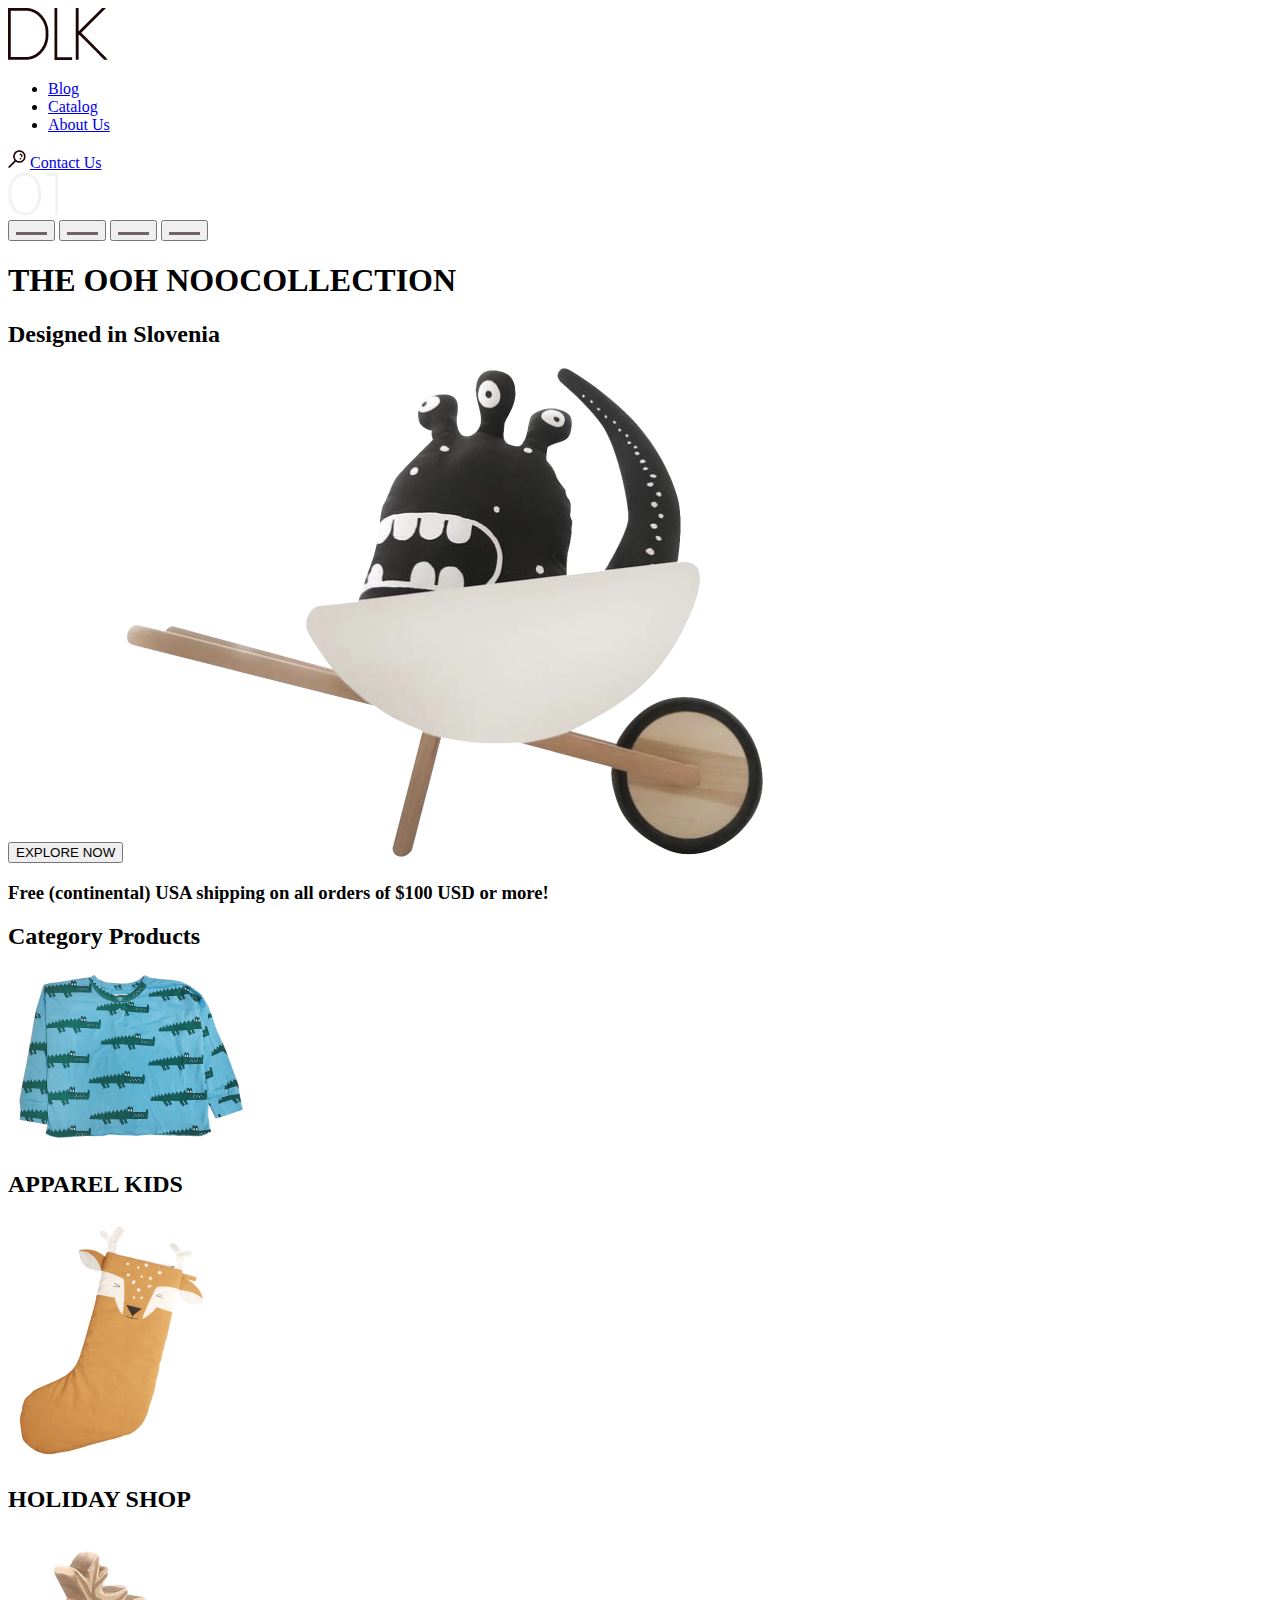
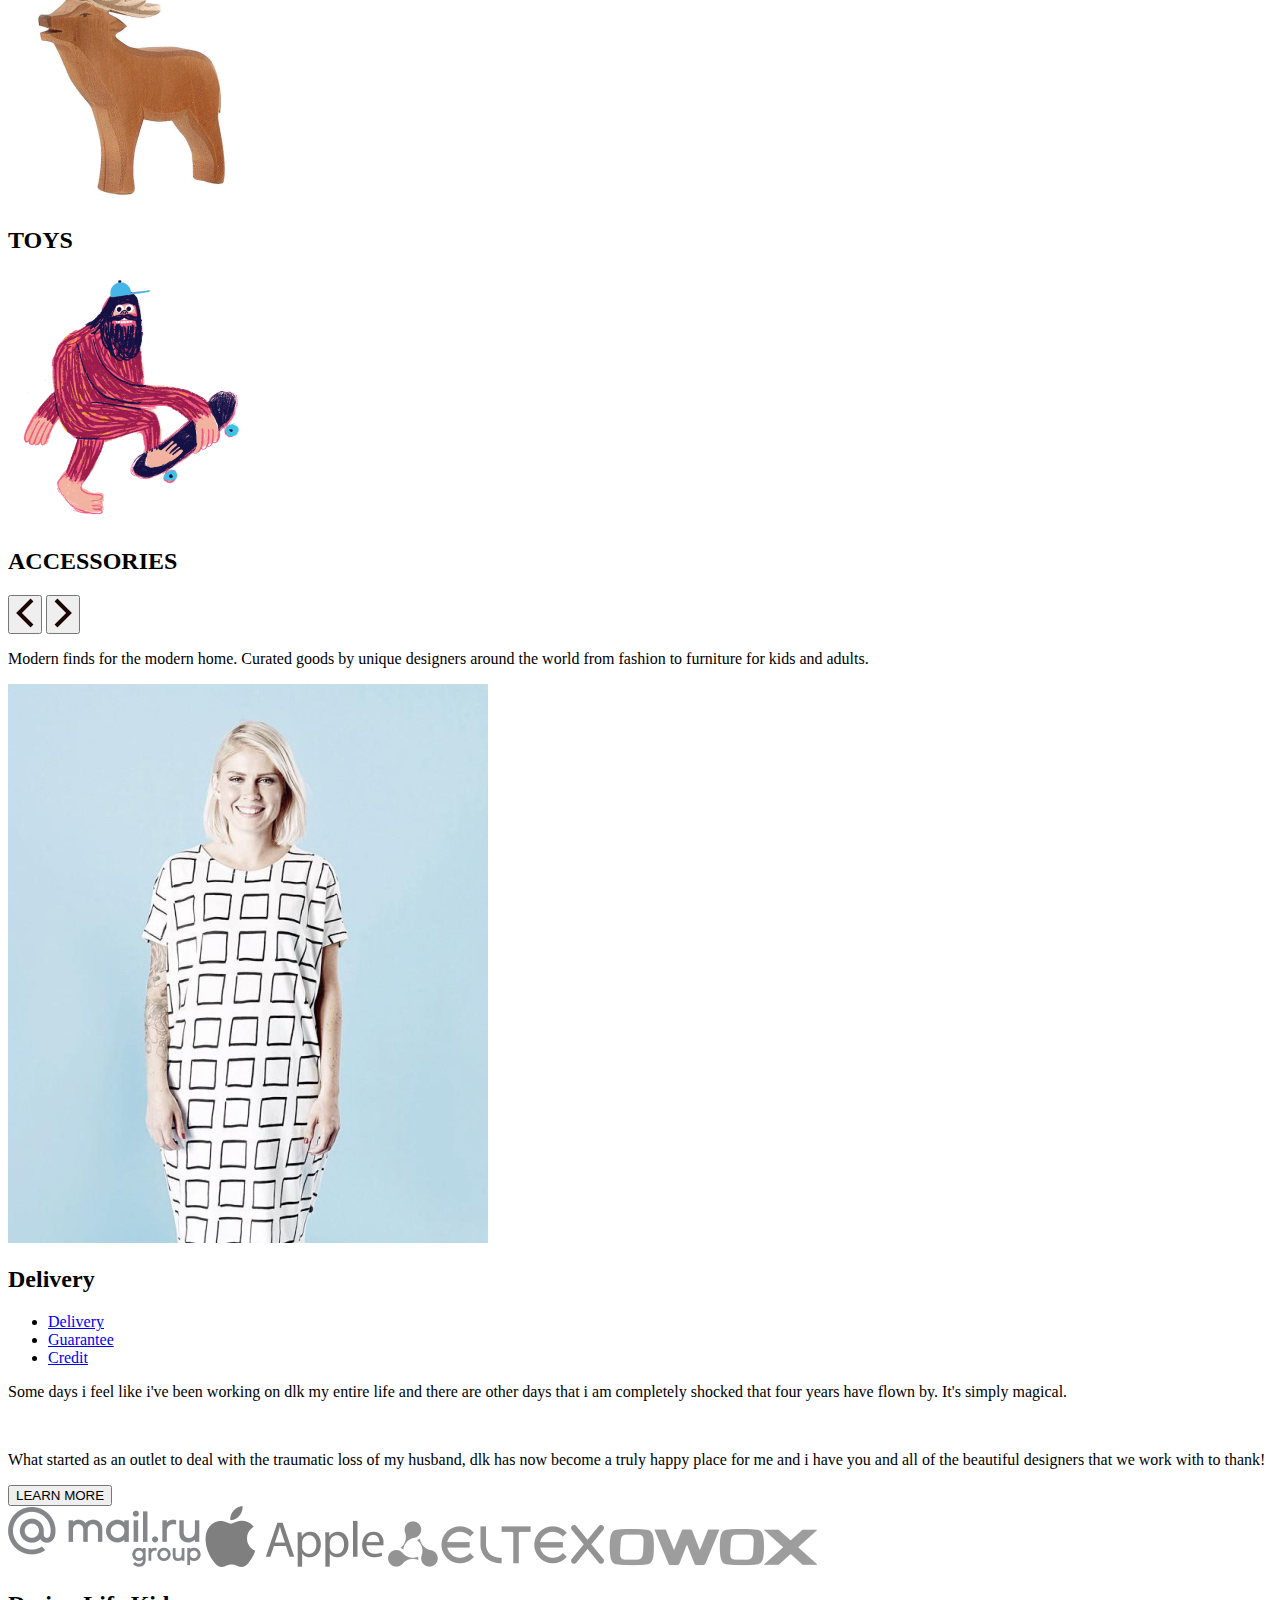
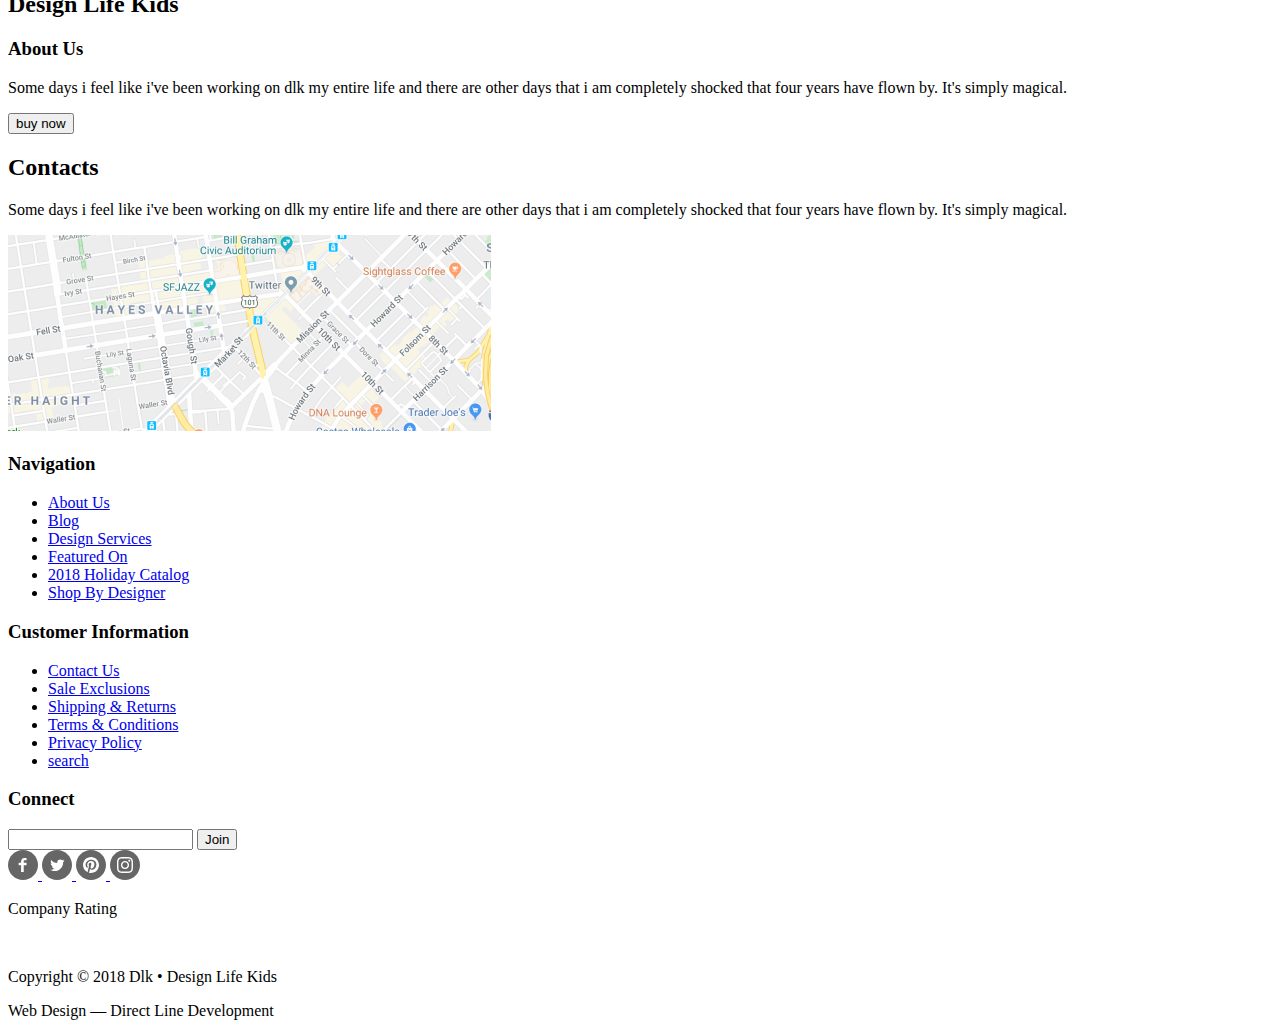
==== index.html @ 0e1472c7 "page 2" ====
<!DOCTYPE html>
<html lang="en">
<head>
    <meta charset="UTF-8">
    <title>main page </title>
</head>
<body>

    <header class= 'header'>
    <img src="image/logo.jpg" alt="logo">
    <nav>
        <ul>
            <li><a href="#">Blog</a></li>
            <li><a href="#">Catalog</a></li>
            <li><a href="#">About Us</a></li>
        </ul>
    </nav>
    <a href="#"><img src="image/search.png" alt="seach"></a>
    <a href="#">Contact  Us</a>
    </header>
    <main> 
    
        <section class= "slide">
            <img src="image/01.png" alt="logo">
            <div>
                <button><img src="image/Rectangle(active).png" alt="slider"></button>
                <button><img src="image/Rectangle(active).png" alt="slider"></button>
                <button><img src="image/Rectangle(active).png" alt="slider"></button>
                <button><img src="image/Rectangle(active).png" alt="slider"></button>
                <h1>THE OOH NOOCOLLECTION</h1>
                <h2>Designed in Slovenia</h2>
                <button>EXPLORE NOW</button>
                <img src="image/image.png" alt="content">
                <h3> Free (continental) USA shipping on all orders of $100 USD or more!</h3>
            </div>
            
        </section>
        
            <h2>Category Products</h2>
    <section class="pic" >
    
            <img src="image/apparel_kids.png" alt="pic">
            <h2>APPAREL
                KIDS</h2>
        </section>
        <section class="banner">
<img src="image/holiday_shop.png" alt="pic">
<h2>HOLIDAY SHOP</h2>
        </section>
        <section class="banner">
            <img src="image/toys.png" alt="pic">
            <h2>TOYS</h2>
        </section>
        <section class="banner">
            <img src="image/accessories.png" alt="pic">
            <h2>ACCESSORIES</h2>

        </section>
        <div>
            <button>
                <img src="image/vector_left.png" alt="vector_left">
            </button>
            <button>
                <img src="image/vector_right.png" alt="vector_right">
            </button>
            <p>Modern finds for the modern home. Curated goods by unique designers around the world from fashion to furniture for kids and adults.</p>
        </div>
        <img src="image/pic.png" alt="pic">
        <section class="menu">
            <h2>Delivery</h2>
            <ul>
                <li><a href="#">Delivery</a></li>
                <li><a href="#">Guarantee</a></li>
                <li><a href="#">Credit</a></li>
            </ul>
            <p>Some days i feel like i've been working on dlk my entire life and there are other days that i am completely shocked that four years have flown by. It's simply magical.</p>
            <br>
            <p>What started as an outlet to deal  with the traumatic loss of my husband, dlk has now become a truly happy place for me and i have you and all of the beautiful designers that we work with to thank!</p>
<button>LEARN MORE</button>
        </section>
        <div>
            <img src="image/brends/mail.ru.png" alt="mail_ru">
            <img src="image/brends/apple.png" alt="apple">
            <img src="image/brends/eltex.png" alt="eltex">
            <img src="image/brends/owox.png" alt="owox">
        </div>
<article class="Design Life Kids">
    
    <h2>Design Life Kids</h2>
    <h3>About Us</h3>
    <p>Some days i feel like i've been working on dlk my entire life and there are other days that i am completely shocked that four years have flown by. It's simply magical.</p>
<button>buy now</button>
</article>
<article class="contacts">
    <h2>Contacts</h2>
    <p>Some days i feel like i've been working on dlk my entire life and there are other days that i am completely shocked that four years have flown by. It's simply magical.</p>
    <img src="image/map.png" alt="map">

</article>


        



        
</main>
<footer >
    <nav class="map">
        <h3>Navigation</h3>
        
        <ul>
            <li><a href="#">About Us</a></li>
            <li><a href="#">Blog</a></li>
            <li><a href="#">Design Services</a></li>
            <li><a href="#">Featured On</a></li>
            <li><a href="#">2018 Holiday Catalog</a></li>
            <li><a href="#">Shop By Designer</a></li>
        </ul>
        <h3>Customer Information</h3>
        <ul>
        <li><a href="#">Contact Us</a></li>
        <li><a href="#">Sale Exclusions</a></li>
        <li><a href="#">Shipping & Returns</a></li>
        <li><a href="#">Terms & Conditions</a></li>
        <li><a href="#">Privacy Policy</a></li>
        <li><a href="#">search</a></li>
        </ul>
        <h3>Connect</h3>
        <input type="email">
        <button>Join</button>
        <div>
        <a href="#">
            <svg width="30" height="30" viewBox="0 0 30 30" fill="none" xmlns="http://www.w3.org/2000/svg">
                <path fill-rule="evenodd" clip-rule="evenodd" d="M0 15C0 6.71573 6.71573 0 15 0C23.2843 0 30 6.71573 30 15C30 23.2843 23.2843 30 15 30C6.71573 30 0 23.2843 0 15Z" fill="#666666"/>
                <path fill-rule="evenodd" clip-rule="evenodd" d="M18.5527 10.3672H16.2967C16.0307 10.3672 15.7337 10.7172 15.7337 11.1852V12.8142H18.5527V15.1352H15.7337V22.1052H13.0707V15.1352H10.6577V12.8142H13.0707V11.4472C13.0707 9.48823 14.4317 7.89423 16.2967 7.89423H18.5527V10.3672Z" fill="white"/>
                </svg>
                
        </a>
        <a href="#">
            <svg width="30" height="30" viewBox="0 0 30 30" fill="none" xmlns="http://www.w3.org/2000/svg">
                <path fill-rule="evenodd" clip-rule="evenodd" d="M0 15C0 6.71573 6.71573 0 15 0C23.2843 0 30 6.71573 30 15C30 23.2843 23.2843 30 15 30C6.71573 30 0 23.2843 0 15Z" fill="#666666"/>
                <path fill-rule="evenodd" clip-rule="evenodd" d="M21.1006 12.2891C21.1056 12.4161 21.1096 12.5431 21.1096 12.6721C21.1096 16.5761 18.1366 21.0781 12.7026 21.0781C11.0346 21.0781 9.48058 20.5881 8.17358 19.7501C8.40658 19.7771 8.64158 19.7911 8.87958 19.7911C10.2636 19.7911 11.5376 19.3181 12.5486 18.5251C11.2556 18.5021 10.1656 17.6481 9.78758 16.4751C9.96858 16.5101 10.1546 16.5271 10.3446 16.5271C10.6136 16.5271 10.8746 16.4921 11.1226 16.4241C9.77158 16.1521 8.75158 14.9591 8.75158 13.5271V13.4901C9.15058 13.7111 9.60758 13.8441 10.0916 13.8591C9.29858 13.3301 8.77758 12.4261 8.77758 11.4001C8.77758 10.8591 8.92258 10.3521 9.17658 9.91612C10.6326 11.7031 12.8106 12.8791 15.2656 13.0021C15.2156 12.7851 15.1906 12.5601 15.1906 12.3281C15.1906 10.6971 16.5126 9.37512 18.1446 9.37512C18.9936 9.37512 19.7616 9.73212 20.2996 10.3071C20.9736 10.1761 21.6056 9.93012 22.1766 9.59012C21.9556 10.2811 21.4886 10.8591 20.8766 11.2251C21.4746 11.1541 22.0446 10.9961 22.5756 10.7601C22.1776 11.3521 21.6776 11.8731 21.1006 12.2891Z" fill="white"/>
                </svg>
                
        </a>
        <a href="#"><svg width="30" height="30" viewBox="0 0 30 30" fill="none" xmlns="http://www.w3.org/2000/svg">
            <path fill-rule="evenodd" clip-rule="evenodd" d="M0 15C0 6.71573 6.71573 0 15 0C23.2843 0 30 6.71573 30 15C30 23.2843 23.2843 30 15 30C6.71573 30 0 23.2843 0 15Z" fill="#666666"/>
            <path fill-rule="evenodd" clip-rule="evenodd" d="M15.0005 7C10.5825 7 7 10.5816 7 15.0005C7 18.2754 8.97001 21.0902 11.7896 22.3273C11.767 21.7694 11.7858 21.0977 11.9279 20.49C12.0821 19.8408 12.9571 16.1313 12.9571 16.1313C12.9571 16.1313 12.7021 15.6205 12.7021 14.865C12.7021 13.6796 13.3898 12.7943 14.245 12.7943C14.9722 12.7943 15.3241 13.3409 15.3241 13.9957C15.3241 14.7267 14.8575 15.8208 14.6176 16.8341C14.4172 17.6836 15.0428 18.3751 15.8801 18.3751C17.3957 18.3751 18.4165 16.4286 18.4165 14.1218C18.4165 12.3691 17.2358 11.0567 15.088 11.0567C12.6617 11.0567 11.1498 12.8658 11.1498 14.8866C11.1498 15.5847 11.3549 16.0758 11.6767 16.4559C11.8253 16.6318 11.8451 16.7014 11.7914 16.9027C11.7538 17.0486 11.6654 17.4042 11.6287 17.5444C11.5751 17.7466 11.4114 17.82 11.2288 17.7448C10.1102 17.2885 9.58999 16.0645 9.58999 14.6881C9.58999 12.4161 11.5064 9.68972 15.3072 9.68972C18.3619 9.68972 20.3724 11.9015 20.3724 14.2732C20.3724 17.4117 18.6282 19.7562 16.0551 19.7562C15.1924 19.7562 14.3795 19.2895 14.1011 18.7599C14.1011 18.7599 13.6363 20.6029 13.5385 20.9585C13.3691 21.5747 13.037 22.1919 12.7332 22.6717C13.4529 22.8843 14.213 23 15.0005 23C19.4184 23 23 19.4184 23 15.0005C23 10.5816 19.4184 7 15.0005 7Z" fill="white"/>
            </svg>
            </a>
        <a href="#"><svg width="30" height="30" viewBox="0 0 30 30" fill="none" xmlns="http://www.w3.org/2000/svg">
            <path fill-rule="evenodd" clip-rule="evenodd" d="M0 15C0 6.71573 6.71573 0 15 0C23.2843 0 30 6.71573 30 15C30 23.2843 23.2843 30 15 30C6.71573 30 0 23.2843 0 15Z" fill="#666666"/>
            <path fill-rule="evenodd" clip-rule="evenodd" d="M15 7C12.8273 7 12.5549 7.0092 11.7016 7.04813C10.8501 7.08697 10.2686 7.22223 9.7597 7.42C9.23363 7.62443 8.7875 7.89797 8.3427 8.3427C7.89797 8.7875 7.62443 9.23363 7.42 9.7597C7.22223 10.2686 7.08697 10.8501 7.04813 11.7016C7.0092 12.5549 7 12.8273 7 15C7 17.1727 7.0092 17.4451 7.04813 18.2984C7.08697 19.1499 7.22223 19.7314 7.42 20.2403C7.62443 20.7664 7.89797 21.2125 8.3427 21.6573C8.7875 22.102 9.23363 22.3756 9.7597 22.58C10.2686 22.7778 10.8501 22.913 11.7016 22.9519C12.5549 22.9908 12.8273 23 15 23C17.1727 23 17.4451 22.9908 18.2984 22.9519C19.1499 22.913 19.7314 22.7778 20.2403 22.58C20.7664 22.3756 21.2125 22.102 21.6573 21.6573C22.102 21.2125 22.3756 20.7664 22.58 20.2403C22.7778 19.7314 22.913 19.1499 22.9519 18.2984C22.9908 17.4451 23 17.1727 23 15C23 12.8273 22.9908 12.5549 22.9519 11.7016C22.913 10.8501 22.7778 10.2686 22.58 9.7597C22.3756 9.23363 22.102 8.7875 21.6573 8.3427C21.2125 7.89797 20.7664 7.62443 20.2403 7.42C19.7314 7.22223 19.1499 7.08697 18.2984 7.04813C17.4451 7.0092 17.1727 7 15 7ZM15 8.44143C17.1361 8.44143 17.3891 8.4496 18.2327 8.4881C19.0127 8.52367 19.4363 8.65397 19.7182 8.76353C20.0916 8.90867 20.3581 9.08203 20.638 9.362C20.918 9.6419 21.0913 9.9084 21.2365 10.2818C21.346 10.5637 21.4763 10.9873 21.5119 11.7673C21.5504 12.6109 21.5586 12.8639 21.5586 15C21.5586 17.1361 21.5504 17.3891 21.5119 18.2327C21.4763 19.0127 21.346 19.4363 21.2365 19.7182C21.0913 20.0916 20.918 20.3581 20.638 20.638C20.3581 20.918 20.0916 21.0913 19.7182 21.2365C19.4363 21.346 19.0127 21.4763 18.2327 21.5119C17.3892 21.5504 17.1363 21.5586 15 21.5586C12.8637 21.5586 12.6108 21.5504 11.7673 21.5119C10.9873 21.4763 10.5637 21.346 10.2818 21.2365C9.9084 21.0913 9.64193 20.918 9.36197 20.638C9.08207 20.3581 8.90867 20.0916 8.76353 19.7182C8.65397 19.4363 8.52367 19.0127 8.4881 18.2327C8.4496 17.3891 8.44143 17.1361 8.44143 15C8.44143 12.8639 8.4496 12.6109 8.4881 11.7673C8.52367 10.9873 8.65397 10.5637 8.76353 10.2818C8.90867 9.9084 9.08203 9.6419 9.36197 9.362C9.64193 9.08203 9.9084 8.90867 10.2818 8.76353C10.5637 8.65397 10.9873 8.52367 11.7673 8.4881C12.6109 8.4496 12.8639 8.44143 15 8.44143ZM10.8919 15C10.8919 12.7311 12.7311 10.8919 15 10.8919C17.2689 10.8919 19.1081 12.7311 19.1081 15C19.1081 17.2689 17.2689 19.1081 15 19.1081C12.7311 19.1081 10.8919 17.2689 10.8919 15ZM15 17.6667C13.5272 17.6667 12.3333 16.4728 12.3333 15C12.3333 13.5272 13.5272 12.3333 15 12.3333C16.4728 12.3333 17.6667 13.5272 17.6667 15C17.6667 16.4728 16.4728 17.6667 15 17.6667ZM19.2704 11.6896C19.8006 11.6896 20.2304 11.2598 20.2304 10.7296C20.2304 10.1994 19.8006 9.76957 19.2704 9.76957C18.7402 9.76957 18.3104 10.1994 18.3104 10.7296C18.3104 11.2598 18.7402 11.6896 19.2704 11.6896Z" fill="white"/>
            </svg>
            </a>
        </div>
    </nav>
    <div class="comapany_rating">
        <p>Company Rating</p>
        
        <img src="image/Star.png" alt="Star">
        <img src="image/Star.png" alt="Star">
        <img src="image/Star.png" alt="Star">
        <img src="image/Star.png" alt="Star">
        <p>Copyright © 2018 Dlk • Design Life Kids</p>
        <p>Web Design — Direct Line Development</p>
        
        
        
        


    </div>
</footer>
    
    

</body>
</html>
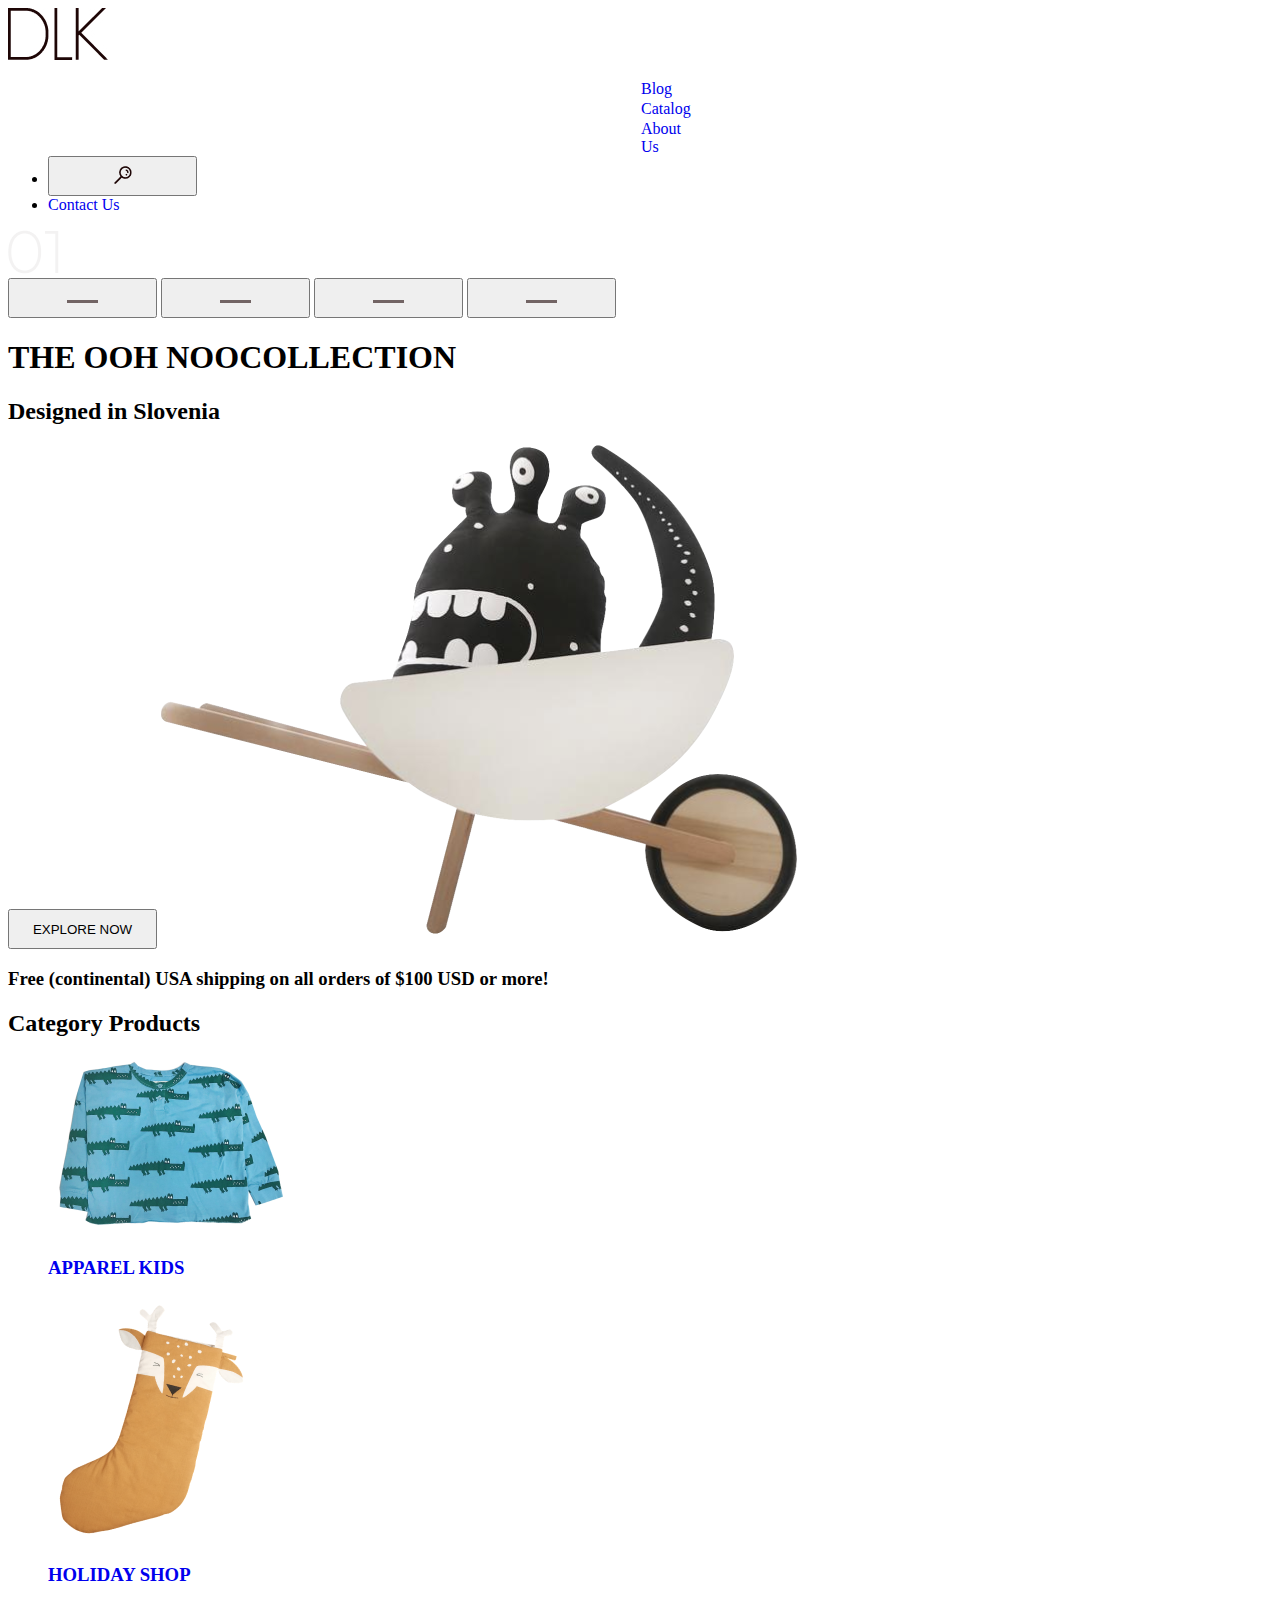
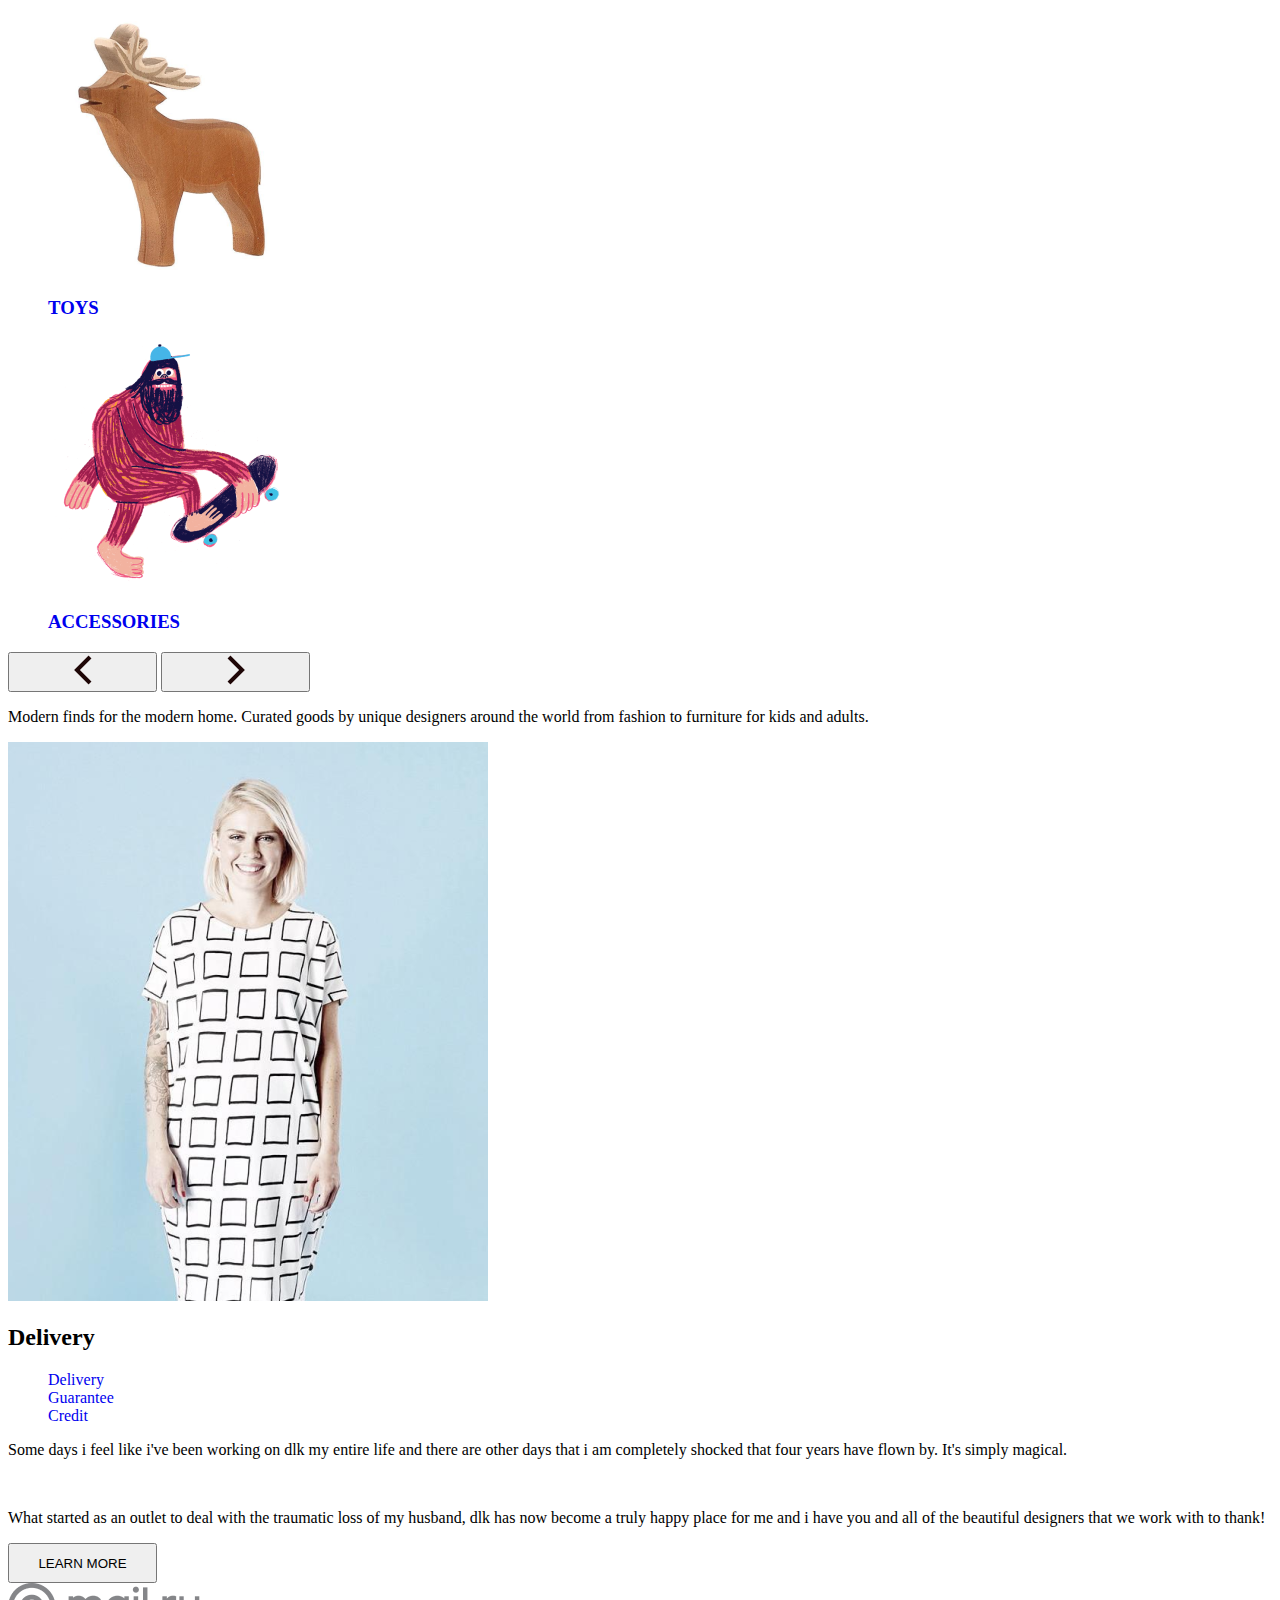
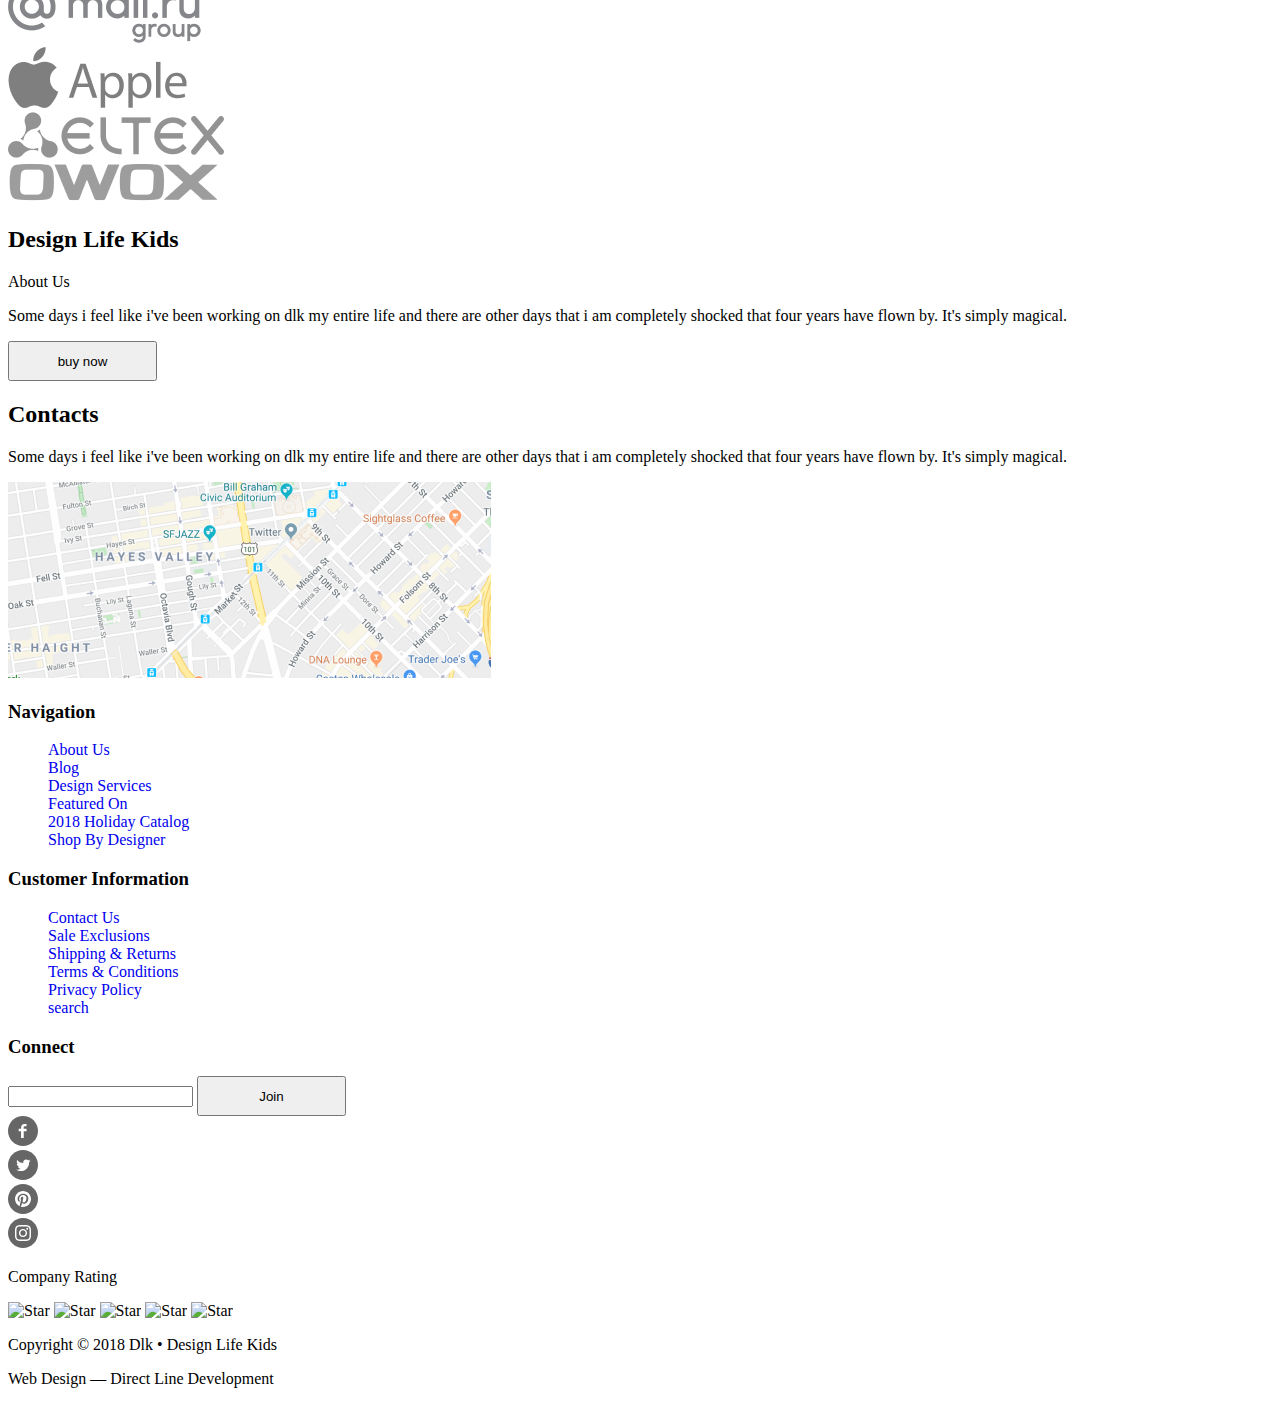
==== commit aa3a1cbe: "3" ====
--- a/index.html
+++ b/index.html
@@ -1,61 +1,78 @@
 <!DOCTYPE html>
 <html lang="en">
+
 <head>
     <meta charset="UTF-8">
-    <title>main page </title>
+    <title>Design Life Kids </title>
+    <link
+        href="https://fonts.googleapis.com/css2?family=Crimson+Text:ital@1&family=Montserrat:wght@700&family=Open+Sans&display=swap"
+        rel="stylesheet">
+    <link rel="stylesheet" href="css/common.css">
+    <meta name="viewport" content="width=device-width, initial-scale=1">
 </head>
+
 <body>
 
-    <header class= 'header'>
-    <img src="image/logo.jpg" alt="logo">
-    <nav>
-        <ul>
-            <li><a href="#">Blog</a></li>
-            <li><a href="#">Catalog</a></li>
-            <li><a href="#">About Us</a></li>
-        </ul>
-    </nav>
-    <a href="#"><img src="image/search.png" alt="seach"></a>
-    <a href="#">Contact  Us</a>
+    <header class="header">
+        <a href=""><img src="image/logo.jpg" alt="logo"></a>
+        <nav>
+            <ul class="dots-none">
+                <li class="header_menu"><a href="pages/blog.html">Blog</a></li>
+                <li class="header_menu"><a href="pages/catalog.html">Catalog</a></li>
+                <li class="header_menu"><a href="#">About Us</a></li>
+            </ul>
+        </nav>
+
+        <div>
+            <ul>
+                <li><button><img src="image/search.png" alt="seach"></button></li>
+                <li><a class="" href="/pages/contact-us.html">Contact Us</a></li>
+            </ul>
+
+        </div>
+
     </header>
-    <main> 
-    
-        <section class= "slide">
+
+    <main>
+
+        <section class="slide">
             <img src="image/01.png" alt="logo">
             <div>
                 <button><img src="image/Rectangle(active).png" alt="slider"></button>
                 <button><img src="image/Rectangle(active).png" alt="slider"></button>
                 <button><img src="image/Rectangle(active).png" alt="slider"></button>
                 <button><img src="image/Rectangle(active).png" alt="slider"></button>
+            </div>
+
+            <div>
                 <h1>THE OOH NOOCOLLECTION</h1>
                 <h2>Designed in Slovenia</h2>
                 <button>EXPLORE NOW</button>
                 <img src="image/image.png" alt="content">
                 <h3> Free (continental) USA shipping on all orders of $100 USD or more!</h3>
             </div>
-            
         </section>
-        
+
+        <section class="pic">
             <h2>Category Products</h2>
-    <section class="pic" >
-    
-            <img src="image/apparel_kids.png" alt="pic">
-            <h2>APPAREL
-                KIDS</h2>
+            <ul class="dots-none">
+                <li><a href="#"><img src="image/apparel_kids.png" alt=""><h3>APPAREL
+                    KIDS</h3></a></li>
+                <li><a href="#"><img src="image/holiday_shop.png" alt="">
+                        <h3>HOLIDAY SHOP</h3>
+                    </a></li>
+
+                <li><a href="/pages/toys.html"><img src="image/toys.png" alt="pic">
+                        <h3>TOYS</h3>
+                    </a></li>
+
+                <li><a href="#"><img src="image/accessories.png" alt="pic">
+                        <h3>ACCESSORIES</h3>
+                    </a></li>
+
+            </ul>
         </section>
-        <section class="banner">
-<img src="image/holiday_shop.png" alt="pic">
-<h2>HOLIDAY SHOP</h2>
-        </section>
-        <section class="banner">
-            <img src="image/toys.png" alt="pic">
-            <h2>TOYS</h2>
-        </section>
-        <section class="banner">
-            <img src="image/accessories.png" alt="pic">
-            <h2>ACCESSORIES</h2>
-
-        </section>
+
         <div>
             <button>
                 <img src="image/vector_left.png" alt="vector_left">
@@ -63,118 +80,150 @@
             <button>
                 <img src="image/vector_right.png" alt="vector_right">
             </button>
-            <p>Modern finds for the modern home. Curated goods by unique designers around the world from fashion to furniture for kids and adults.</p>
-        </div>
-        <img src="image/pic.png" alt="pic">
-        <section class="menu">
-            <h2>Delivery</h2>
-            <ul>
-                <li><a href="#">Delivery</a></li>
-                <li><a href="#">Guarantee</a></li>
-                <li><a href="#">Credit</a></li>
-            </ul>
-            <p>Some days i feel like i've been working on dlk my entire life and there are other days that i am completely shocked that four years have flown by. It's simply magical.</p>
-            <br>
-            <p>What started as an outlet to deal  with the traumatic loss of my husband, dlk has now become a truly happy place for me and i have you and all of the beautiful designers that we work with to thank!</p>
-<button>LEARN MORE</button>
+            <p>Modern finds for the modern home. Curated goods by unique designers around the world from fashion to
+                furniture for kids and adults.</p>
+        </div>
+
+        <section>
+
+            <div><img src="image/pic.png" alt="pic">
+                <h2>Delivery</h2>
+            </div>
+
+            <div>
+
+                <ul class="dots-none">
+                    <li><a href="#">Delivery</a></li>
+                    <li><a href="#">Guarantee</a></li>
+                    <li><a href="#">Credit</a></li>
+                </ul>
+            </div>
+            <div>
+                <p>Some days i feel like i've been working on dlk my entire life and there are other days that
+                    i am completely shocked that four years have flown by. It's simply magical.</p>
+                <br>
+                <p>What started as an outlet to deal with the traumatic loss of my husband, dlk has now become a truly
+                    happy place for me and i have you and all of the beautiful designers that we work with to thank!</p>
+            </div>
+            <button>LEARN MORE</button>
         </section>
-        <div>
-            <img src="image/brends/mail.ru.png" alt="mail_ru">
-            <img src="image/brends/apple.png" alt="apple">
-            <img src="image/brends/eltex.png" alt="eltex">
-            <img src="image/brends/owox.png" alt="owox">
-        </div>
-<article class="Design Life Kids">
-    
-    <h2>Design Life Kids</h2>
-    <h3>About Us</h3>
-    <p>Some days i feel like i've been working on dlk my entire life and there are other days that i am completely shocked that four years have flown by. It's simply magical.</p>
-<button>buy now</button>
-</article>
-<article class="contacts">
-    <h2>Contacts</h2>
-    <p>Some days i feel like i've been working on dlk my entire life and there are other days that i am completely shocked that four years have flown by. It's simply magical.</p>
-    <img src="image/map.png" alt="map">
-
-</article>
-
-
-        
-
-
-
-        
-</main>
-<footer >
-    <nav class="map">
-        <h3>Navigation</h3>
-        
-        <ul>
-            <li><a href="#">About Us</a></li>
-            <li><a href="#">Blog</a></li>
-            <li><a href="#">Design Services</a></li>
-            <li><a href="#">Featured On</a></li>
-            <li><a href="#">2018 Holiday Catalog</a></li>
-            <li><a href="#">Shop By Designer</a></li>
-        </ul>
-        <h3>Customer Information</h3>
-        <ul>
-        <li><a href="#">Contact Us</a></li>
-        <li><a href="#">Sale Exclusions</a></li>
-        <li><a href="#">Shipping & Returns</a></li>
-        <li><a href="#">Terms & Conditions</a></li>
-        <li><a href="#">Privacy Policy</a></li>
-        <li><a href="#">search</a></li>
-        </ul>
-        <h3>Connect</h3>
-        <input type="email">
-        <button>Join</button>
-        <div>
-        <a href="#">
-            <svg width="30" height="30" viewBox="0 0 30 30" fill="none" xmlns="http://www.w3.org/2000/svg">
-                <path fill-rule="evenodd" clip-rule="evenodd" d="M0 15C0 6.71573 6.71573 0 15 0C23.2843 0 30 6.71573 30 15C30 23.2843 23.2843 30 15 30C6.71573 30 0 23.2843 0 15Z" fill="#666666"/>
-                <path fill-rule="evenodd" clip-rule="evenodd" d="M18.5527 10.3672H16.2967C16.0307 10.3672 15.7337 10.7172 15.7337 11.1852V12.8142H18.5527V15.1352H15.7337V22.1052H13.0707V15.1352H10.6577V12.8142H13.0707V11.4472C13.0707 9.48823 14.4317 7.89423 16.2967 7.89423H18.5527V10.3672Z" fill="white"/>
-                </svg>
-                
-        </a>
-        <a href="#">
-            <svg width="30" height="30" viewBox="0 0 30 30" fill="none" xmlns="http://www.w3.org/2000/svg">
-                <path fill-rule="evenodd" clip-rule="evenodd" d="M0 15C0 6.71573 6.71573 0 15 0C23.2843 0 30 6.71573 30 15C30 23.2843 23.2843 30 15 30C6.71573 30 0 23.2843 0 15Z" fill="#666666"/>
-                <path fill-rule="evenodd" clip-rule="evenodd" d="M21.1006 12.2891C21.1056 12.4161 21.1096 12.5431 21.1096 12.6721C21.1096 16.5761 18.1366 21.0781 12.7026 21.0781C11.0346 21.0781 9.48058 20.5881 8.17358 19.7501C8.40658 19.7771 8.64158 19.7911 8.87958 19.7911C10.2636 19.7911 11.5376 19.3181 12.5486 18.5251C11.2556 18.5021 10.1656 17.6481 9.78758 16.4751C9.96858 16.5101 10.1546 16.5271 10.3446 16.5271C10.6136 16.5271 10.8746 16.4921 11.1226 16.4241C9.77158 16.1521 8.75158 14.9591 8.75158 13.5271V13.4901C9.15058 13.7111 9.60758 13.8441 10.0916 13.8591C9.29858 13.3301 8.77758 12.4261 8.77758 11.4001C8.77758 10.8591 8.92258 10.3521 9.17658 9.91612C10.6326 11.7031 12.8106 12.8791 15.2656 13.0021C15.2156 12.7851 15.1906 12.5601 15.1906 12.3281C15.1906 10.6971 16.5126 9.37512 18.1446 9.37512C18.9936 9.37512 19.7616 9.73212 20.2996 10.3071C20.9736 10.1761 21.6056 9.93012 22.1766 9.59012C21.9556 10.2811 21.4886 10.8591 20.8766 11.2251C21.4746 11.1541 22.0446 10.9961 22.5756 10.7601C22.1776 11.3521 21.6776 11.8731 21.1006 12.2891Z" fill="white"/>
-                </svg>
-                
-        </a>
-        <a href="#"><svg width="30" height="30" viewBox="0 0 30 30" fill="none" xmlns="http://www.w3.org/2000/svg">
-            <path fill-rule="evenodd" clip-rule="evenodd" d="M0 15C0 6.71573 6.71573 0 15 0C23.2843 0 30 6.71573 30 15C30 23.2843 23.2843 30 15 30C6.71573 30 0 23.2843 0 15Z" fill="#666666"/>
-            <path fill-rule="evenodd" clip-rule="evenodd" d="M15.0005 7C10.5825 7 7 10.5816 7 15.0005C7 18.2754 8.97001 21.0902 11.7896 22.3273C11.767 21.7694 11.7858 21.0977 11.9279 20.49C12.0821 19.8408 12.9571 16.1313 12.9571 16.1313C12.9571 16.1313 12.7021 15.6205 12.7021 14.865C12.7021 13.6796 13.3898 12.7943 14.245 12.7943C14.9722 12.7943 15.3241 13.3409 15.3241 13.9957C15.3241 14.7267 14.8575 15.8208 14.6176 16.8341C14.4172 17.6836 15.0428 18.3751 15.8801 18.3751C17.3957 18.3751 18.4165 16.4286 18.4165 14.1218C18.4165 12.3691 17.2358 11.0567 15.088 11.0567C12.6617 11.0567 11.1498 12.8658 11.1498 14.8866C11.1498 15.5847 11.3549 16.0758 11.6767 16.4559C11.8253 16.6318 11.8451 16.7014 11.7914 16.9027C11.7538 17.0486 11.6654 17.4042 11.6287 17.5444C11.5751 17.7466 11.4114 17.82 11.2288 17.7448C10.1102 17.2885 9.58999 16.0645 9.58999 14.6881C9.58999 12.4161 11.5064 9.68972 15.3072 9.68972C18.3619 9.68972 20.3724 11.9015 20.3724 14.2732C20.3724 17.4117 18.6282 19.7562 16.0551 19.7562C15.1924 19.7562 14.3795 19.2895 14.1011 18.7599C14.1011 18.7599 13.6363 20.6029 13.5385 20.9585C13.3691 21.5747 13.037 22.1919 12.7332 22.6717C13.4529 22.8843 14.213 23 15.0005 23C19.4184 23 23 19.4184 23 15.0005C23 10.5816 19.4184 7 15.0005 7Z" fill="white"/>
-            </svg>
-            </a>
-        <a href="#"><svg width="30" height="30" viewBox="0 0 30 30" fill="none" xmlns="http://www.w3.org/2000/svg">
-            <path fill-rule="evenodd" clip-rule="evenodd" d="M0 15C0 6.71573 6.71573 0 15 0C23.2843 0 30 6.71573 30 15C30 23.2843 23.2843 30 15 30C6.71573 30 0 23.2843 0 15Z" fill="#666666"/>
-            <path fill-rule="evenodd" clip-rule="evenodd" d="M15 7C12.8273 7 12.5549 7.0092 11.7016 7.04813C10.8501 7.08697 10.2686 7.22223 9.7597 7.42C9.23363 7.62443 8.7875 7.89797 8.3427 8.3427C7.89797 8.7875 7.62443 9.23363 7.42 9.7597C7.22223 10.2686 7.08697 10.8501 7.04813 11.7016C7.0092 12.5549 7 12.8273 7 15C7 17.1727 7.0092 17.4451 7.04813 18.2984C7.08697 19.1499 7.22223 19.7314 7.42 20.2403C7.62443 20.7664 7.89797 21.2125 8.3427 21.6573C8.7875 22.102 9.23363 22.3756 9.7597 22.58C10.2686 22.7778 10.8501 22.913 11.7016 22.9519C12.5549 22.9908 12.8273 23 15 23C17.1727 23 17.4451 22.9908 18.2984 22.9519C19.1499 22.913 19.7314 22.7778 20.2403 22.58C20.7664 22.3756 21.2125 22.102 21.6573 21.6573C22.102 21.2125 22.3756 20.7664 22.58 20.2403C22.7778 19.7314 22.913 19.1499 22.9519 18.2984C22.9908 17.4451 23 17.1727 23 15C23 12.8273 22.9908 12.5549 22.9519 11.7016C22.913 10.8501 22.7778 10.2686 22.58 9.7597C22.3756 9.23363 22.102 8.7875 21.6573 8.3427C21.2125 7.89797 20.7664 7.62443 20.2403 7.42C19.7314 7.22223 19.1499 7.08697 18.2984 7.04813C17.4451 7.0092 17.1727 7 15 7ZM15 8.44143C17.1361 8.44143 17.3891 8.4496 18.2327 8.4881C19.0127 8.52367 19.4363 8.65397 19.7182 8.76353C20.0916 8.90867 20.3581 9.08203 20.638 9.362C20.918 9.6419 21.0913 9.9084 21.2365 10.2818C21.346 10.5637 21.4763 10.9873 21.5119 11.7673C21.5504 12.6109 21.5586 12.8639 21.5586 15C21.5586 17.1361 21.5504 17.3891 21.5119 18.2327C21.4763 19.0127 21.346 19.4363 21.2365 19.7182C21.0913 20.0916 20.918 20.3581 20.638 20.638C20.3581 20.918 20.0916 21.0913 19.7182 21.2365C19.4363 21.346 19.0127 21.4763 18.2327 21.5119C17.3892 21.5504 17.1363 21.5586 15 21.5586C12.8637 21.5586 12.6108 21.5504 11.7673 21.5119C10.9873 21.4763 10.5637 21.346 10.2818 21.2365C9.9084 21.0913 9.64193 20.918 9.36197 20.638C9.08207 20.3581 8.90867 20.0916 8.76353 19.7182C8.65397 19.4363 8.52367 19.0127 8.4881 18.2327C8.4496 17.3891 8.44143 17.1361 8.44143 15C8.44143 12.8639 8.4496 12.6109 8.4881 11.7673C8.52367 10.9873 8.65397 10.5637 8.76353 10.2818C8.90867 9.9084 9.08203 9.6419 9.36197 9.362C9.64193 9.08203 9.9084 8.90867 10.2818 8.76353C10.5637 8.65397 10.9873 8.52367 11.7673 8.4881C12.6109 8.4496 12.8639 8.44143 15 8.44143ZM10.8919 15C10.8919 12.7311 12.7311 10.8919 15 10.8919C17.2689 10.8919 19.1081 12.7311 19.1081 15C19.1081 17.2689 17.2689 19.1081 15 19.1081C12.7311 19.1081 10.8919 17.2689 10.8919 15ZM15 17.6667C13.5272 17.6667 12.3333 16.4728 12.3333 15C12.3333 13.5272 13.5272 12.3333 15 12.3333C16.4728 12.3333 17.6667 13.5272 17.6667 15C17.6667 16.4728 16.4728 17.6667 15 17.6667ZM19.2704 11.6896C19.8006 11.6896 20.2304 11.2598 20.2304 10.7296C20.2304 10.1994 19.8006 9.76957 19.2704 9.76957C18.7402 9.76957 18.3104 10.1994 18.3104 10.7296C18.3104 11.2598 18.7402 11.6896 19.2704 11.6896Z" fill="white"/>
-            </svg>
-            </a>
-        </div>
-    </nav>
-    <div class="comapany_rating">
-        <p>Company Rating</p>
-        
-        <img src="image/Star.png" alt="Star">
-        <img src="image/Star.png" alt="Star">
-        <img src="image/Star.png" alt="Star">
-        <img src="image/Star.png" alt="Star">
-        <p>Copyright © 2018 Dlk • Design Life Kids</p>
-        <p>Web Design — Direct Line Development</p>
-        
-        
-        
-        
-
-
-    </div>
-</footer>
-    
-    
+
+        <div>
+            <a href=""><img src="image/brends/mail.ru.png" alt="mail_ru"></a>
+            <a href=""><img src="image/brends/apple.png" alt="apple"></a>
+            <a href=""><img src="image/brends/eltex.png" alt="eltex"></a>
+            <a href=""><img src="image/brends/owox.png" alt="owox"></a>
+        </div>
+
+        <div>
+            <article class="Design Life Kids">
+
+                <h2>Design Life Kids</h2>
+                <span> About Us</span>
+                <p>Some days i feel like i've been working on dlk my entire life and there are other days that
+                    i am completely shocked that four years have flown by. It's simply magical.</p>
+
+                <button>buy now</button>
+
+            </article>
+            <article class="contacts">
+                <h2>Contacts</h2>
+                <p>Some days i feel like i've been working on dlk my entire life and there are other days that
+                    i am completely shocked that four years have flown by. It's simply magical.</p>
+                <img src="image/map.png" alt="map">
+
+            </article>
+
+        </div>
+
+    </main>
+
+    <footer>
+        <nav class="map">
+            <h3>Navigation</h3>
+
+            <ul class="dots-none">
+                <li><a href="#">About Us</a></li>
+                <li><a href="pages/blog.html">Blog</a></li>
+                <li><a href="#">Design Services</a></li>
+                <li><a href="#">Featured On</a></li>
+                <li><a href="#">2018 Holiday Catalog</a></li>
+                <li><a href="#">Shop By Designer</a></li>
+            </ul>
+            <h3>Customer Information</h3>
+            <ul class="dots-none">
+                <li><a href="pages/contact-us.html">Contact Us</a></li>
+                <li><a href="#">Sale Exclusions</a></li>
+                <li><a href="#">Shipping & Returns</a></li>
+                <li><a href="#">Terms & Conditions</a></li>
+                <li><a href="#">Privacy Policy</a></li>
+                <li><a href="#">search</a></li>
+            </ul>
+            <h3>Connect</h3>
+            <input type="email">
+            <button>Join</button>
+            <div>
+                <a href="#">
+                    <svg width="30" height="30" viewBox="0 0 30 30" fill="none" xmlns="http://www.w3.org/2000/svg">
+                        <path fill-rule="evenodd" clip-rule="evenodd"
+                            d="M0 15C0 6.71573 6.71573 0 15 0C23.2843 0 30 6.71573 30 15C30 23.2843 23.2843 30 15 30C6.71573 30 0 23.2843 0 15Z"
+                            fill="#666666" />
+                        <path fill-rule="evenodd" clip-rule="evenodd"
+                            d="M18.5527 10.3672H16.2967C16.0307 10.3672 15.7337 10.7172 15.7337 11.1852V12.8142H18.5527V15.1352H15.7337V22.1052H13.0707V15.1352H10.6577V12.8142H13.0707V11.4472C13.0707 9.48823 14.4317 7.89423 16.2967 7.89423H18.5527V10.3672Z"
+                            fill="white" />
+                    </svg>
+
+                </a>
+                <a href="#">
+                    <svg width="30" height="30" viewBox="0 0 30 30" fill="none" xmlns="http://www.w3.org/2000/svg">
+                        <path fill-rule="evenodd" clip-rule="evenodd"
+                            d="M0 15C0 6.71573 6.71573 0 15 0C23.2843 0 30 6.71573 30 15C30 23.2843 23.2843 30 15 30C6.71573 30 0 23.2843 0 15Z"
+                            fill="#666666" />
+                        <path fill-rule="evenodd" clip-rule="evenodd"
+                            d="M21.1006 12.2891C21.1056 12.4161 21.1096 12.5431 21.1096 12.6721C21.1096 16.5761 18.1366 21.0781 12.7026 21.0781C11.0346 21.0781 9.48058 20.5881 8.17358 19.7501C8.40658 19.7771 8.64158 19.7911 8.87958 19.7911C10.2636 19.7911 11.5376 19.3181 12.5486 18.5251C11.2556 18.5021 10.1656 17.6481 9.78758 16.4751C9.96858 16.5101 10.1546 16.5271 10.3446 16.5271C10.6136 16.5271 10.8746 16.4921 11.1226 16.4241C9.77158 16.1521 8.75158 14.9591 8.75158 13.5271V13.4901C9.15058 13.7111 9.60758 13.8441 10.0916 13.8591C9.29858 13.3301 8.77758 12.4261 8.77758 11.4001C8.77758 10.8591 8.92258 10.3521 9.17658 9.91612C10.6326 11.7031 12.8106 12.8791 15.2656 13.0021C15.2156 12.7851 15.1906 12.5601 15.1906 12.3281C15.1906 10.6971 16.5126 9.37512 18.1446 9.37512C18.9936 9.37512 19.7616 9.73212 20.2996 10.3071C20.9736 10.1761 21.6056 9.93012 22.1766 9.59012C21.9556 10.2811 21.4886 10.8591 20.8766 11.2251C21.4746 11.1541 22.0446 10.9961 22.5756 10.7601C22.1776 11.3521 21.6776 11.8731 21.1006 12.2891Z"
+                            fill="white" />
+                    </svg>
+
+                </a>
+                <a href="#"><svg width="30" height="30" viewBox="0 0 30 30" fill="none"
+                        xmlns="http://www.w3.org/2000/svg">
+                        <path fill-rule="evenodd" clip-rule="evenodd"
+                            d="M0 15C0 6.71573 6.71573 0 15 0C23.2843 0 30 6.71573 30 15C30 23.2843 23.2843 30 15 30C6.71573 30 0 23.2843 0 15Z"
+                            fill="#666666" />
+                        <path fill-rule="evenodd" clip-rule="evenodd"
+                            d="M15.0005 7C10.5825 7 7 10.5816 7 15.0005C7 18.2754 8.97001 21.0902 11.7896 22.3273C11.767 21.7694 11.7858 21.0977 11.9279 20.49C12.0821 19.8408 12.9571 16.1313 12.9571 16.1313C12.9571 16.1313 12.7021 15.6205 12.7021 14.865C12.7021 13.6796 13.3898 12.7943 14.245 12.7943C14.9722 12.7943 15.3241 13.3409 15.3241 13.9957C15.3241 14.7267 14.8575 15.8208 14.6176 16.8341C14.4172 17.6836 15.0428 18.3751 15.8801 18.3751C17.3957 18.3751 18.4165 16.4286 18.4165 14.1218C18.4165 12.3691 17.2358 11.0567 15.088 11.0567C12.6617 11.0567 11.1498 12.8658 11.1498 14.8866C11.1498 15.5847 11.3549 16.0758 11.6767 16.4559C11.8253 16.6318 11.8451 16.7014 11.7914 16.9027C11.7538 17.0486 11.6654 17.4042 11.6287 17.5444C11.5751 17.7466 11.4114 17.82 11.2288 17.7448C10.1102 17.2885 9.58999 16.0645 9.58999 14.6881C9.58999 12.4161 11.5064 9.68972 15.3072 9.68972C18.3619 9.68972 20.3724 11.9015 20.3724 14.2732C20.3724 17.4117 18.6282 19.7562 16.0551 19.7562C15.1924 19.7562 14.3795 19.2895 14.1011 18.7599C14.1011 18.7599 13.6363 20.6029 13.5385 20.9585C13.3691 21.5747 13.037 22.1919 12.7332 22.6717C13.4529 22.8843 14.213 23 15.0005 23C19.4184 23 23 19.4184 23 15.0005C23 10.5816 19.4184 7 15.0005 7Z"
+                            fill="white" />
+                    </svg>
+                </a>
+                <a href="#"><svg width="30" height="30" viewBox="0 0 30 30" fill="none"
+                        xmlns="http://www.w3.org/2000/svg">
+                        <path fill-rule="evenodd" clip-rule="evenodd"
+                            d="M0 15C0 6.71573 6.71573 0 15 0C23.2843 0 30 6.71573 30 15C30 23.2843 23.2843 30 15 30C6.71573 30 0 23.2843 0 15Z"
+                            fill="#666666" />
+                        <path fill-rule="evenodd" clip-rule="evenodd"
+                            d="M15 7C12.8273 7 12.5549 7.0092 11.7016 7.04813C10.8501 7.08697 10.2686 7.22223 9.7597 7.42C9.23363 7.62443 8.7875 7.89797 8.3427 8.3427C7.89797 8.7875 7.62443 9.23363 7.42 9.7597C7.22223 10.2686 7.08697 10.8501 7.04813 11.7016C7.0092 12.5549 7 12.8273 7 15C7 17.1727 7.0092 17.4451 7.04813 18.2984C7.08697 19.1499 7.22223 19.7314 7.42 20.2403C7.62443 20.7664 7.89797 21.2125 8.3427 21.6573C8.7875 22.102 9.23363 22.3756 9.7597 22.58C10.2686 22.7778 10.8501 22.913 11.7016 22.9519C12.5549 22.9908 12.8273 23 15 23C17.1727 23 17.4451 22.9908 18.2984 22.9519C19.1499 22.913 19.7314 22.7778 20.2403 22.58C20.7664 22.3756 21.2125 22.102 21.6573 21.6573C22.102 21.2125 22.3756 20.7664 22.58 20.2403C22.7778 19.7314 22.913 19.1499 22.9519 18.2984C22.9908 17.4451 23 17.1727 23 15C23 12.8273 22.9908 12.5549 22.9519 11.7016C22.913 10.8501 22.7778 10.2686 22.58 9.7597C22.3756 9.23363 22.102 8.7875 21.6573 8.3427C21.2125 7.89797 20.7664 7.62443 20.2403 7.42C19.7314 7.22223 19.1499 7.08697 18.2984 7.04813C17.4451 7.0092 17.1727 7 15 7ZM15 8.44143C17.1361 8.44143 17.3891 8.4496 18.2327 8.4881C19.0127 8.52367 19.4363 8.65397 19.7182 8.76353C20.0916 8.90867 20.3581 9.08203 20.638 9.362C20.918 9.6419 21.0913 9.9084 21.2365 10.2818C21.346 10.5637 21.4763 10.9873 21.5119 11.7673C21.5504 12.6109 21.5586 12.8639 21.5586 15C21.5586 17.1361 21.5504 17.3891 21.5119 18.2327C21.4763 19.0127 21.346 19.4363 21.2365 19.7182C21.0913 20.0916 20.918 20.3581 20.638 20.638C20.3581 20.918 20.0916 21.0913 19.7182 21.2365C19.4363 21.346 19.0127 21.4763 18.2327 21.5119C17.3892 21.5504 17.1363 21.5586 15 21.5586C12.8637 21.5586 12.6108 21.5504 11.7673 21.5119C10.9873 21.4763 10.5637 21.346 10.2818 21.2365C9.9084 21.0913 9.64193 20.918 9.36197 20.638C9.08207 20.3581 8.90867 20.0916 8.76353 19.7182C8.65397 19.4363 8.52367 19.0127 8.4881 18.2327C8.4496 17.3891 8.44143 17.1361 8.44143 15C8.44143 12.8639 8.4496 12.6109 8.4881 11.7673C8.52367 10.9873 8.65397 10.5637 8.76353 10.2818C8.90867 9.9084 9.08203 9.6419 9.36197 9.362C9.64193 9.08203 9.9084 8.90867 10.2818 8.76353C10.5637 8.65397 10.9873 8.52367 11.7673 8.4881C12.6109 8.4496 12.8639 8.44143 15 8.44143ZM10.8919 15C10.8919 12.7311 12.7311 10.8919 15 10.8919C17.2689 10.8919 19.1081 12.7311 19.1081 15C19.1081 17.2689 17.2689 19.1081 15 19.1081C12.7311 19.1081 10.8919 17.2689 10.8919 15ZM15 17.6667C13.5272 17.6667 12.3333 16.4728 12.3333 15C12.3333 13.5272 13.5272 12.3333 15 12.3333C16.4728 12.3333 17.6667 13.5272 17.6667 15C17.6667 16.4728 16.4728 17.6667 15 17.6667ZM19.2704 11.6896C19.8006 11.6896 20.2304 11.2598 20.2304 10.7296C20.2304 10.1994 19.8006 9.76957 19.2704 9.76957C18.7402 9.76957 18.3104 10.1994 18.3104 10.7296C18.3104 11.2598 18.7402 11.6896 19.2704 11.6896Z"
+                            fill="white" />
+                    </svg>
+                </a>
+            </div>
+        </nav>
+        <div class="company-rating">
+            <p>Company Rating</p>
+
+            <img src="image/star.png" alt="Star">
+            <img src="image/star.png" alt="Star">
+            <img src="image/star.png" alt="Star">
+            <img src="image/star.png" alt="Star">
+            <img src="image/star.png" alt="Star">
+
+        </div>
+        <div>
+            <p>Copyright © 2018 Dlk • Design Life Kids</p>
+            <p>Web Design — Direct Line Development</p>
+        </div>
+
+    </footer>
 
 </body>
+
 </html>--- a/css/common.css
+++ b/css/common.css
@@ -0,0 +1,51 @@
+.body {
+    font-family: 'Crimson Text', serif;
+    font-family: 'Montserrat', sans-serif;
+    font-family: 'Open Sans', sans-serif;
+    font-size: 14px;
+    color:#1E0606;
+    font-style: normal;
+    
+
+}
+
+a{
+    text-decoration: none;
+    display: block;
+}
+
+/*header*/
+
+.logo{
+    margin: auto;
+}
+
+
+.header_menu > a{
+
+    display: flex;
+    margin: auto;
+    width: 38px;
+    height: 20px;
+    left: 157px;
+
+    
+
+}
+
+
+
+.dots-none li {
+    list-style-type: none;
+}
+
+button{
+
+    width: 149px;
+    height: 40px;
+    top: 1705px;
+    left:  710px;
+    padding: 9px, 22px, 9px, 22px;
+    background: #000000, ;
+}
+
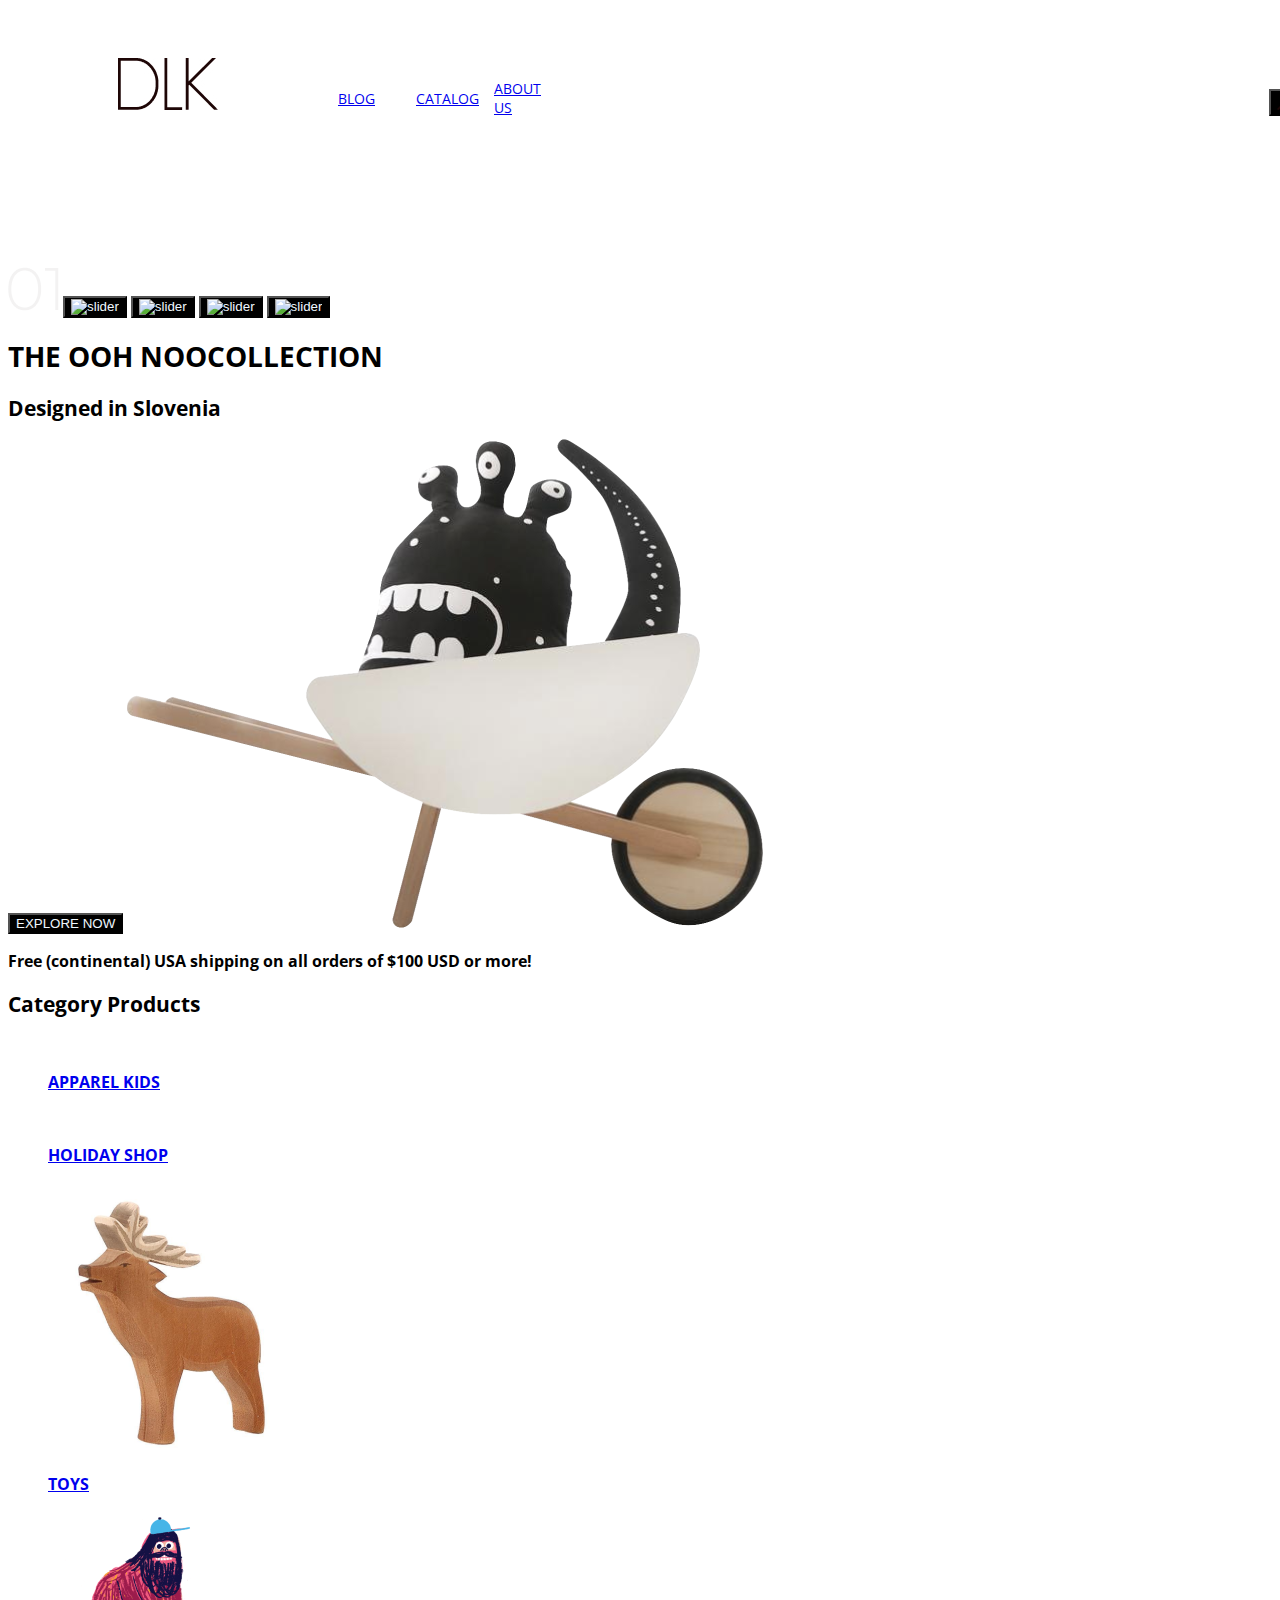
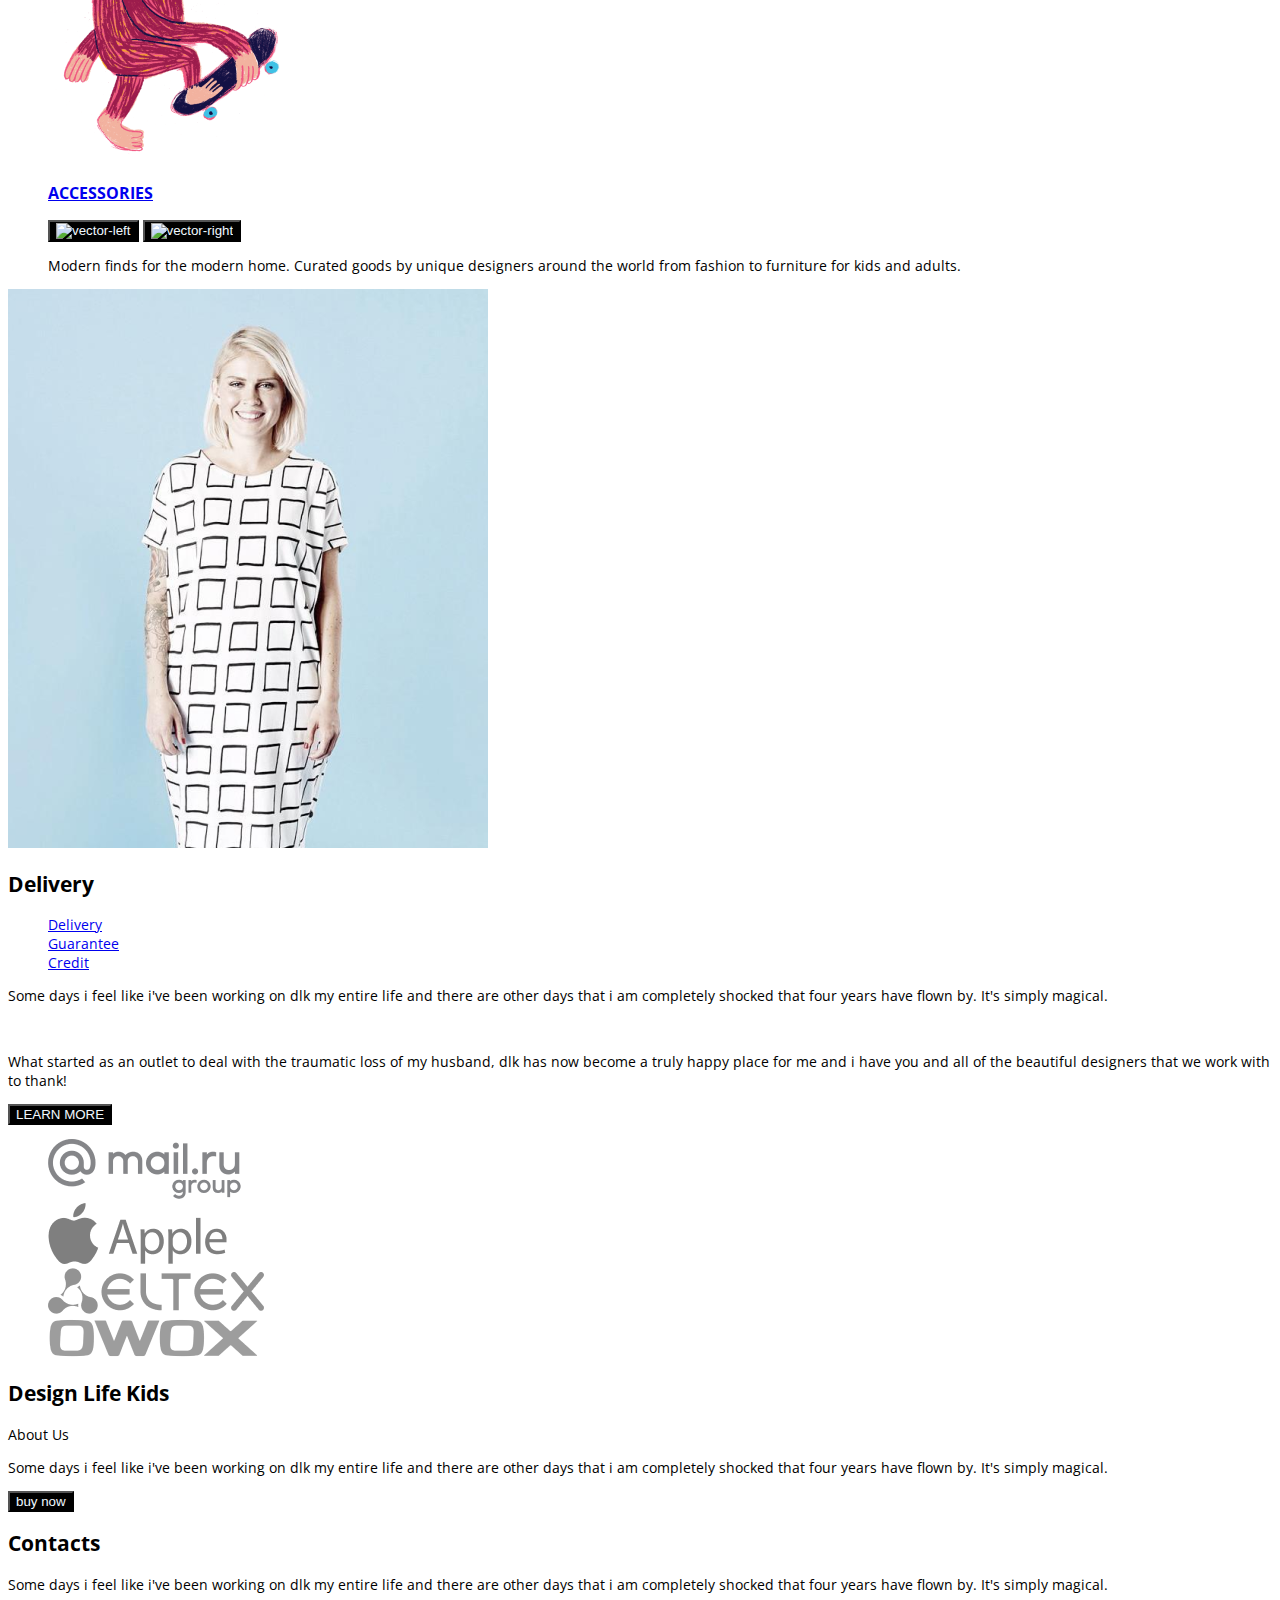
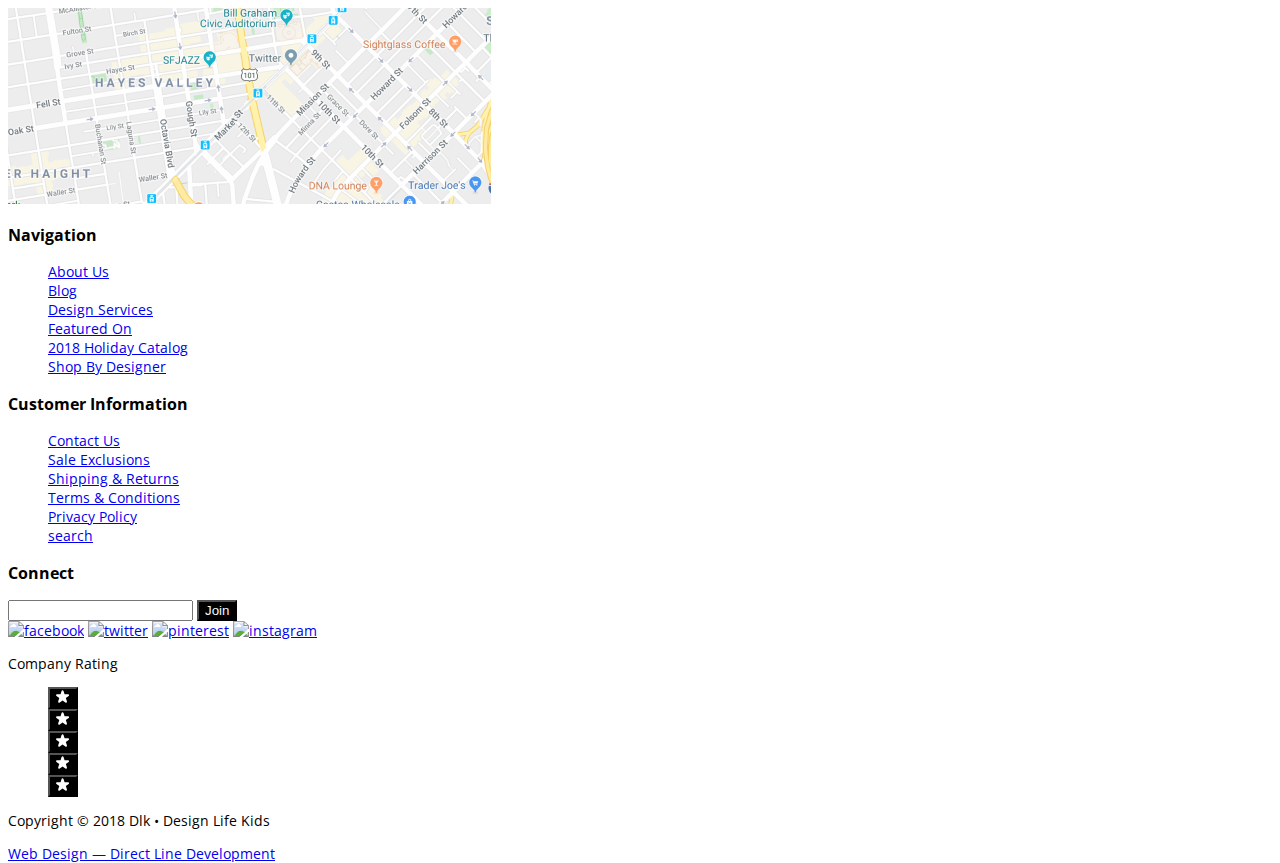
==== commit cc5ac0dc: "added by file common css" ====
--- a/index.html
+++ b/index.html
@@ -7,26 +7,28 @@
     <link
         href="https://fonts.googleapis.com/css2?family=Crimson+Text:ital@1&family=Montserrat:wght@700&family=Open+Sans&display=swap"
         rel="stylesheet">
+    <link rel="stylesheet" href="css/normalize.css">
     <link rel="stylesheet" href="css/common.css">
+    <link rel="stylesheet" href="css/index.css">
     <meta name="viewport" content="width=device-width, initial-scale=1">
 </head>
 
 <body>
 
     <header class="header">
-        <a href=""><img src="image/logo.jpg" alt="logo"></a>
-        <nav>
-            <ul class="dots-none">
-                <li class="header_menu"><a href="pages/blog.html">Blog</a></li>
-                <li class="header_menu"><a href="pages/catalog.html">Catalog</a></li>
-                <li class="header_menu"><a href="#">About Us</a></li>
+        <a class="logo" href=""><img src="image/logo.jpg" alt="logo"></a>
+        <nav class="header-menu">
+            <ul class="navi-menu">
+                <li class="navi-point"><a href="pages/blog.html">Blog</a></li>
+                <li class="navi-point"><a href="pages/catalog.html">Catalog</a></li>
+                <li class="navi-point"><a href="#">About Us</a></li>
             </ul>
         </nav>
 
-        <div>
+        <div class="search-contact">
             <ul>
-                <li><button><img src="image/search.png" alt="seach"></button></li>
-                <li><a class="" href="/pages/contact-us.html">Contact Us</a></li>
+                <li class="search"><button><img src="image/search.png" alt="seach"></button></li>
+                <li class="contact"><a href="/pages/contact-us.html">Contact Us</a></li>
             </ul>
 
         </div>
@@ -37,28 +39,36 @@
 
         <section class="slide">
             <img src="image/01.png" alt="logo">
-            <div>
-                <button><img src="image/Rectangle(active).png" alt="slider"></button>
-                <button><img src="image/Rectangle(active).png" alt="slider"></button>
-                <button><img src="image/Rectangle(active).png" alt="slider"></button>
-                <button><img src="image/Rectangle(active).png" alt="slider"></button>
-            </div>
-
-            <div>
+                <button><img src="image/rectangle2.png" alt="slider"></button>
+                
+                <button><img src="image/rectangle2.png" alt="slider"></button>
+                    
+                <button><img src="image/rectangle2.png" alt="slider"></button>
+                
+                <button><img src="image/rectangle2.png" alt="slider"></button>    
+
+        <div>
+                <div>
                 <h1>THE OOH NOOCOLLECTION</h1>
                 <h2>Designed in Slovenia</h2>
                 <button>EXPLORE NOW</button>
                 <img src="image/image.png" alt="content">
                 <h3> Free (continental) USA shipping on all orders of $100 USD or more!</h3>
             </div>
+            <div></div>
+            <div></div>
+            <div></div>
+        </div>
         </section>
 
-        <section class="pic">
+        <section class="category-block">
             <h2>Category Products</h2>
-            <ul class="dots-none">
-                <li><a href="#"><img src="image/apparel_kids.png" alt=""><h3>APPAREL
-                    KIDS</h3></a></li>
-                <li><a href="#"><img src="image/holiday_shop.png" alt="">
+            <ul class="">
+                <li><a href="#"><img src="image/apparel-kids.png" alt="">
+                        <h3>APPAREL
+                            KIDS</h3>
+                    </a></li>
+                <li><a href="#"><img src="image/holiday-shop.png" alt="">
                         <h3>HOLIDAY SHOP</h3>
                     </a></li>
 
@@ -69,30 +79,26 @@
                 <li><a href="#"><img src="image/accessories.png" alt="pic">
                         <h3>ACCESSORIES</h3>
                     </a></li>
-
+                
+                <button>
+                    <img src="image/vector-left.png" alt="vector-left">
+                </button>
+                <button>
+                    <img src="image/vector-right.png" alt="vector-right">
+                </button>
+                <p>Modern finds for the modern home. Curated goods by unique designers around the world from fashion to
+                    furniture for kids and adults.</p>
             </ul>
         </section>
 
-        <div>
-            <button>
-                <img src="image/vector_left.png" alt="vector_left">
-            </button>
-            <button>
-                <img src="image/vector_right.png" alt="vector_right">
-            </button>
-            <p>Modern finds for the modern home. Curated goods by unique designers around the world from fashion to
-                furniture for kids and adults.</p>
-        </div>
-
         <section>
 
-            <div><img src="image/pic.png" alt="pic">
-                <h2>Delivery</h2>
-            </div>
-
-            <div>
-
-                <ul class="dots-none">
+            <img src="image/pic.png" alt="pic">
+            <h2>Delivery</h2>
+
+            <div>
+
+                <ul class="">
                     <li><a href="#">Delivery</a></li>
                     <li><a href="#">Guarantee</a></li>
                     <li><a href="#">Credit</a></li>
@@ -108,15 +114,21 @@
             <button>LEARN MORE</button>
         </section>
 
-        <div>
-            <a href=""><img src="image/brends/mail.ru.png" alt="mail_ru"></a>
-            <a href=""><img src="image/brends/apple.png" alt="apple"></a>
-            <a href=""><img src="image/brends/eltex.png" alt="eltex"></a>
-            <a href=""><img src="image/brends/owox.png" alt="owox"></a>
-        </div>
-
-        <div>
-            <article class="Design Life Kids">
+        <ul>
+            <li><a href=""><img src="image/brends/mail.ru.png" alt="mail_ru"></a></li>
+            <li><a href=""><img src="image/brends/apple.png" alt="apple"></a></li>
+            <li><a href=""><img src="image/brends/eltex.png" alt="eltex"></a></li>
+            <li><a href=""><img src="image/brends/owox.png" alt="owox"></a></li>
+
+        </ul>
+
+
+
+
+
+
+        <div>
+            <article class="">
 
                 <h2>Design Life Kids</h2>
                 <span> About Us</span>
@@ -139,90 +151,115 @@
     </main>
 
     <footer>
-        <nav class="map">
-            <h3>Navigation</h3>
-
-            <ul class="dots-none">
-                <li><a href="#">About Us</a></li>
-                <li><a href="pages/blog.html">Blog</a></li>
-                <li><a href="#">Design Services</a></li>
-                <li><a href="#">Featured On</a></li>
-                <li><a href="#">2018 Holiday Catalog</a></li>
-                <li><a href="#">Shop By Designer</a></li>
-            </ul>
-            <h3>Customer Information</h3>
-            <ul class="dots-none">
-                <li><a href="pages/contact-us.html">Contact Us</a></li>
-                <li><a href="#">Sale Exclusions</a></li>
-                <li><a href="#">Shipping & Returns</a></li>
-                <li><a href="#">Terms & Conditions</a></li>
-                <li><a href="#">Privacy Policy</a></li>
-                <li><a href="#">search</a></li>
-            </ul>
-            <h3>Connect</h3>
-            <input type="email">
-            <button>Join</button>
-            <div>
-                <a href="#">
-                    <svg width="30" height="30" viewBox="0 0 30 30" fill="none" xmlns="http://www.w3.org/2000/svg">
-                        <path fill-rule="evenodd" clip-rule="evenodd"
-                            d="M0 15C0 6.71573 6.71573 0 15 0C23.2843 0 30 6.71573 30 15C30 23.2843 23.2843 30 15 30C6.71573 30 0 23.2843 0 15Z"
-                            fill="#666666" />
-                        <path fill-rule="evenodd" clip-rule="evenodd"
-                            d="M18.5527 10.3672H16.2967C16.0307 10.3672 15.7337 10.7172 15.7337 11.1852V12.8142H18.5527V15.1352H15.7337V22.1052H13.0707V15.1352H10.6577V12.8142H13.0707V11.4472C13.0707 9.48823 14.4317 7.89423 16.2967 7.89423H18.5527V10.3672Z"
-                            fill="white" />
-                    </svg>
-
-                </a>
-                <a href="#">
-                    <svg width="30" height="30" viewBox="0 0 30 30" fill="none" xmlns="http://www.w3.org/2000/svg">
-                        <path fill-rule="evenodd" clip-rule="evenodd"
-                            d="M0 15C0 6.71573 6.71573 0 15 0C23.2843 0 30 6.71573 30 15C30 23.2843 23.2843 30 15 30C6.71573 30 0 23.2843 0 15Z"
-                            fill="#666666" />
-                        <path fill-rule="evenodd" clip-rule="evenodd"
-                            d="M21.1006 12.2891C21.1056 12.4161 21.1096 12.5431 21.1096 12.6721C21.1096 16.5761 18.1366 21.0781 12.7026 21.0781C11.0346 21.0781 9.48058 20.5881 8.17358 19.7501C8.40658 19.7771 8.64158 19.7911 8.87958 19.7911C10.2636 19.7911 11.5376 19.3181 12.5486 18.5251C11.2556 18.5021 10.1656 17.6481 9.78758 16.4751C9.96858 16.5101 10.1546 16.5271 10.3446 16.5271C10.6136 16.5271 10.8746 16.4921 11.1226 16.4241C9.77158 16.1521 8.75158 14.9591 8.75158 13.5271V13.4901C9.15058 13.7111 9.60758 13.8441 10.0916 13.8591C9.29858 13.3301 8.77758 12.4261 8.77758 11.4001C8.77758 10.8591 8.92258 10.3521 9.17658 9.91612C10.6326 11.7031 12.8106 12.8791 15.2656 13.0021C15.2156 12.7851 15.1906 12.5601 15.1906 12.3281C15.1906 10.6971 16.5126 9.37512 18.1446 9.37512C18.9936 9.37512 19.7616 9.73212 20.2996 10.3071C20.9736 10.1761 21.6056 9.93012 22.1766 9.59012C21.9556 10.2811 21.4886 10.8591 20.8766 11.2251C21.4746 11.1541 22.0446 10.9961 22.5756 10.7601C22.1776 11.3521 21.6776 11.8731 21.1006 12.2891Z"
-                            fill="white" />
-                    </svg>
-
-                </a>
-                <a href="#"><svg width="30" height="30" viewBox="0 0 30 30" fill="none"
-                        xmlns="http://www.w3.org/2000/svg">
-                        <path fill-rule="evenodd" clip-rule="evenodd"
-                            d="M0 15C0 6.71573 6.71573 0 15 0C23.2843 0 30 6.71573 30 15C30 23.2843 23.2843 30 15 30C6.71573 30 0 23.2843 0 15Z"
-                            fill="#666666" />
-                        <path fill-rule="evenodd" clip-rule="evenodd"
-                            d="M15.0005 7C10.5825 7 7 10.5816 7 15.0005C7 18.2754 8.97001 21.0902 11.7896 22.3273C11.767 21.7694 11.7858 21.0977 11.9279 20.49C12.0821 19.8408 12.9571 16.1313 12.9571 16.1313C12.9571 16.1313 12.7021 15.6205 12.7021 14.865C12.7021 13.6796 13.3898 12.7943 14.245 12.7943C14.9722 12.7943 15.3241 13.3409 15.3241 13.9957C15.3241 14.7267 14.8575 15.8208 14.6176 16.8341C14.4172 17.6836 15.0428 18.3751 15.8801 18.3751C17.3957 18.3751 18.4165 16.4286 18.4165 14.1218C18.4165 12.3691 17.2358 11.0567 15.088 11.0567C12.6617 11.0567 11.1498 12.8658 11.1498 14.8866C11.1498 15.5847 11.3549 16.0758 11.6767 16.4559C11.8253 16.6318 11.8451 16.7014 11.7914 16.9027C11.7538 17.0486 11.6654 17.4042 11.6287 17.5444C11.5751 17.7466 11.4114 17.82 11.2288 17.7448C10.1102 17.2885 9.58999 16.0645 9.58999 14.6881C9.58999 12.4161 11.5064 9.68972 15.3072 9.68972C18.3619 9.68972 20.3724 11.9015 20.3724 14.2732C20.3724 17.4117 18.6282 19.7562 16.0551 19.7562C15.1924 19.7562 14.3795 19.2895 14.1011 18.7599C14.1011 18.7599 13.6363 20.6029 13.5385 20.9585C13.3691 21.5747 13.037 22.1919 12.7332 22.6717C13.4529 22.8843 14.213 23 15.0005 23C19.4184 23 23 19.4184 23 15.0005C23 10.5816 19.4184 7 15.0005 7Z"
-                            fill="white" />
-                    </svg>
-                </a>
-                <a href="#"><svg width="30" height="30" viewBox="0 0 30 30" fill="none"
-                        xmlns="http://www.w3.org/2000/svg">
-                        <path fill-rule="evenodd" clip-rule="evenodd"
-                            d="M0 15C0 6.71573 6.71573 0 15 0C23.2843 0 30 6.71573 30 15C30 23.2843 23.2843 30 15 30C6.71573 30 0 23.2843 0 15Z"
-                            fill="#666666" />
-                        <path fill-rule="evenodd" clip-rule="evenodd"
-                            d="M15 7C12.8273 7 12.5549 7.0092 11.7016 7.04813C10.8501 7.08697 10.2686 7.22223 9.7597 7.42C9.23363 7.62443 8.7875 7.89797 8.3427 8.3427C7.89797 8.7875 7.62443 9.23363 7.42 9.7597C7.22223 10.2686 7.08697 10.8501 7.04813 11.7016C7.0092 12.5549 7 12.8273 7 15C7 17.1727 7.0092 17.4451 7.04813 18.2984C7.08697 19.1499 7.22223 19.7314 7.42 20.2403C7.62443 20.7664 7.89797 21.2125 8.3427 21.6573C8.7875 22.102 9.23363 22.3756 9.7597 22.58C10.2686 22.7778 10.8501 22.913 11.7016 22.9519C12.5549 22.9908 12.8273 23 15 23C17.1727 23 17.4451 22.9908 18.2984 22.9519C19.1499 22.913 19.7314 22.7778 20.2403 22.58C20.7664 22.3756 21.2125 22.102 21.6573 21.6573C22.102 21.2125 22.3756 20.7664 22.58 20.2403C22.7778 19.7314 22.913 19.1499 22.9519 18.2984C22.9908 17.4451 23 17.1727 23 15C23 12.8273 22.9908 12.5549 22.9519 11.7016C22.913 10.8501 22.7778 10.2686 22.58 9.7597C22.3756 9.23363 22.102 8.7875 21.6573 8.3427C21.2125 7.89797 20.7664 7.62443 20.2403 7.42C19.7314 7.22223 19.1499 7.08697 18.2984 7.04813C17.4451 7.0092 17.1727 7 15 7ZM15 8.44143C17.1361 8.44143 17.3891 8.4496 18.2327 8.4881C19.0127 8.52367 19.4363 8.65397 19.7182 8.76353C20.0916 8.90867 20.3581 9.08203 20.638 9.362C20.918 9.6419 21.0913 9.9084 21.2365 10.2818C21.346 10.5637 21.4763 10.9873 21.5119 11.7673C21.5504 12.6109 21.5586 12.8639 21.5586 15C21.5586 17.1361 21.5504 17.3891 21.5119 18.2327C21.4763 19.0127 21.346 19.4363 21.2365 19.7182C21.0913 20.0916 20.918 20.3581 20.638 20.638C20.3581 20.918 20.0916 21.0913 19.7182 21.2365C19.4363 21.346 19.0127 21.4763 18.2327 21.5119C17.3892 21.5504 17.1363 21.5586 15 21.5586C12.8637 21.5586 12.6108 21.5504 11.7673 21.5119C10.9873 21.4763 10.5637 21.346 10.2818 21.2365C9.9084 21.0913 9.64193 20.918 9.36197 20.638C9.08207 20.3581 8.90867 20.0916 8.76353 19.7182C8.65397 19.4363 8.52367 19.0127 8.4881 18.2327C8.4496 17.3891 8.44143 17.1361 8.44143 15C8.44143 12.8639 8.4496 12.6109 8.4881 11.7673C8.52367 10.9873 8.65397 10.5637 8.76353 10.2818C8.90867 9.9084 9.08203 9.6419 9.36197 9.362C9.64193 9.08203 9.9084 8.90867 10.2818 8.76353C10.5637 8.65397 10.9873 8.52367 11.7673 8.4881C12.6109 8.4496 12.8639 8.44143 15 8.44143ZM10.8919 15C10.8919 12.7311 12.7311 10.8919 15 10.8919C17.2689 10.8919 19.1081 12.7311 19.1081 15C19.1081 17.2689 17.2689 19.1081 15 19.1081C12.7311 19.1081 10.8919 17.2689 10.8919 15ZM15 17.6667C13.5272 17.6667 12.3333 16.4728 12.3333 15C12.3333 13.5272 13.5272 12.3333 15 12.3333C16.4728 12.3333 17.6667 13.5272 17.6667 15C17.6667 16.4728 16.4728 17.6667 15 17.6667ZM19.2704 11.6896C19.8006 11.6896 20.2304 11.2598 20.2304 10.7296C20.2304 10.1994 19.8006 9.76957 19.2704 9.76957C18.7402 9.76957 18.3104 10.1994 18.3104 10.7296C18.3104 11.2598 18.7402 11.6896 19.2704 11.6896Z"
-                            fill="white" />
-                    </svg>
-                </a>
+        <nav class="footer-navigation">
+
+            <div>
+                <h3>Navigation</h3>
+
+                <ul class="">
+                    <li><a href="#">About Us</a></li>
+                    <li><a href="pages/blog.html">Blog</a></li>
+                    <li><a href="#">Design Services</a></li>
+                    <li><a href="#">Featured On</a></li>
+                    <li><a href="#">2018 Holiday Catalog</a></li>
+                    <li><a href="#">Shop By Designer</a></li>
+                </ul>
+            </div>
+
+            <div>
+                <h3>Customer Information</h3>
+
+                <ul class="dots-none">
+                    <li><a href="pages/contact-us.html">Contact Us</a></li>
+                    <li><a href="#">Sale Exclusions</a></li>
+                    <li><a href="#">Shipping & Returns</a></li>
+                    <li><a href="#">Terms & Conditions</a></li>
+                    <li><a href="#">Privacy Policy</a></li>
+                    <li><a href="#">search</a></li>
+                </ul>
+            </div>
+            <div>
+                <h3>Connect</h3>
+                <input type="email">
+                <button>Join</button>
+                <div>
+                    <a href="#"><img src="/image/brends/facebook.jpg" alt="facebook"></a>
+                    <a href="#"><img src="/image/brends/twitter.jpg" alt="twitter"></a>
+                    <a href="#"><img src="/image/brends/pinterest.jpg" alt="pinterest"></a>
+                    <a href="#"><img src="/image/brends/instagram.jpg" alt="instagram"></a>
+                </div>
             </div>
         </nav>
-        <div class="company-rating">
-            <p>Company Rating</p>
-
-            <img src="image/star.png" alt="Star">
-            <img src="image/star.png" alt="Star">
-            <img src="image/star.png" alt="Star">
-            <img src="image/star.png" alt="Star">
-            <img src="image/star.png" alt="Star">
-
+        <div>
+            <div class="company-rating">
+                <p>Company Rating</p>
+                <ul>
+                    <li>
+                        <button>
+                            <svg width="14" height="13" viewBox="0 0 14 13" fill="none"
+                                xmlns="http://www.w3.org/2000/svg">
+                                <path
+                                    d="M5.60845 0.927052C5.9078 0.0057416 7.21121 0.00574088 7.51056 0.927052L8.58013 4.21885H12.0413C13.0101 4.21885 13.4128 5.45846 12.6291 6.02786L9.82895 8.06231L10.8985 11.3541C11.1979 12.2754 10.1434 13.0415 9.35968 12.4721L6.55951 10.4377L3.75934 12.4721C2.97563 13.0415 1.92115 12.2754 2.2205 11.3541L3.29007 8.06231L0.4899 6.02787C-0.293814 5.45846 0.108961 4.21885 1.07768 4.21885H4.53888L5.60845 0.927052Z"
+                                    fill="white" />
+                            </svg>
+                        </button>
+                    </li>
+                    <li><button><svg width="14" height="13" viewBox="0 0 14 13" fill="none"
+                                xmlns="http://www.w3.org/2000/svg">
+                                <path
+                                    d="M5.60845 0.927052C5.9078 0.0057416 7.21121 0.00574088 7.51056 0.927052L8.58013 4.21885H12.0413C13.0101 4.21885 13.4128 5.45846 12.6291 6.02786L9.82895 8.06231L10.8985 11.3541C11.1979 12.2754 10.1434 13.0415 9.35968 12.4721L6.55951 10.4377L3.75934 12.4721C2.97563 13.0415 1.92115 12.2754 2.2205 11.3541L3.29007 8.06231L0.4899 6.02787C-0.293814 5.45846 0.108961 4.21885 1.07768 4.21885H4.53888L5.60845 0.927052Z"
+                                    fill="white" />
+                            </svg>
+                        </button></li>
+                    <li><button><svg width="14" height="13" viewBox="0 0 14 13" fill="none"
+                                xmlns="http://www.w3.org/2000/svg">
+                                <path
+                                    d="M5.60845 0.927052C5.9078 0.0057416 7.21121 0.00574088 7.51056 0.927052L8.58013 4.21885H12.0413C13.0101 4.21885 13.4128 5.45846 12.6291 6.02786L9.82895 8.06231L10.8985 11.3541C11.1979 12.2754 10.1434 13.0415 9.35968 12.4721L6.55951 10.4377L3.75934 12.4721C2.97563 13.0415 1.92115 12.2754 2.2205 11.3541L3.29007 8.06231L0.4899 6.02787C-0.293814 5.45846 0.108961 4.21885 1.07768 4.21885H4.53888L5.60845 0.927052Z"
+                                    fill="white" />
+                            </svg>
+                        </button></li>
+                    <li><button><svg width="14" height="13" viewBox="0 0 14 13" fill="none"
+                                xmlns="http://www.w3.org/2000/svg">
+                                <path
+                                    d="M5.60845 0.927052C5.9078 0.0057416 7.21121 0.00574088 7.51056 0.927052L8.58013 4.21885H12.0413C13.0101 4.21885 13.4128 5.45846 12.6291 6.02786L9.82895 8.06231L10.8985 11.3541C11.1979 12.2754 10.1434 13.0415 9.35968 12.4721L6.55951 10.4377L3.75934 12.4721C2.97563 13.0415 1.92115 12.2754 2.2205 11.3541L3.29007 8.06231L0.4899 6.02787C-0.293814 5.45846 0.108961 4.21885 1.07768 4.21885H4.53888L5.60845 0.927052Z"
+                                    fill="white" />
+                            </svg>
+                        </button></li>
+                    <li><button><svg width="14" height="13" viewBox="0 0 14 13" fill="none"
+                                xmlns="http://www.w3.org/2000/svg">
+                                <path
+                                    d="M5.60845 0.927052C5.9078 0.0057416 7.21121 0.00574088 7.51056 0.927052L8.58013 4.21885H12.0413C13.0101 4.21885 13.4128 5.45846 12.6291 6.02786L9.82895 8.06231L10.8985 11.3541C11.1979 12.2754 10.1434 13.0415 9.35968 12.4721L6.55951 10.4377L3.75934 12.4721C2.97563 13.0415 1.92115 12.2754 2.2205 11.3541L3.29007 8.06231L0.4899 6.02787C-0.293814 5.45846 0.108961 4.21885 1.07768 4.21885H4.53888L5.60845 0.927052Z"
+                                    fill="white" />
+                            </svg>
+                        </button></li>
+                </ul>
+
+            </div>
         </div>
         <div>
             <p>Copyright © 2018 Dlk • Design Life Kids</p>
-            <p>Web Design — Direct Line Development</p>
+            <a href="#">Web Design — Direct Line Development</a>
         </div>
 
     </footer>
+    <!-- <form action="#" method="POST">
+            <fieldset>
+                <input type="text" id="name-contact">
+                <label for="name-contact">Name</label>
+
+            </fieldset>
+            <fieldset>
+                <input type="number" id="contact-phone">
+                <label for="contact-phone">Phone</label>
+            </fieldset>
+            <fieldset>
+                <input type="email" id="email-contact">
+                <label for="email-contact">Email</label>
+            </fieldset>
+            <textarea name="message" id="message" cols="30" rows="10"></textarea>
+            <label for="message">Message</label>
+            <button type="submit" class="button">submit</button>
+        </form> -->
 
 </body>
 
--- a/css/common.css
+++ b/css/common.css
@@ -1,51 +1,70 @@
-.body {
+*{box-sizing: border-box;}
+
+body{
     font-family: 'Crimson Text', serif;
     font-family: 'Montserrat', sans-serif;
     font-family: 'Open Sans', sans-serif;
     font-size: 14px;
-    color:#1E0606;
     font-style: normal;
-    
+    max-width:1400px;
+    max-height: 3007px;
+}
+
+li{
+  list-style-type: none;
+}
+
+button{
+  color: aliceblue;
+  background-color: black;
+}
+
+
+/* header */
+
+.header{
+  display: inline-flex;
+}
+
+.logo{
+  margin: 50px 60px 129px 110px;
 
 }
 
-a{
-    text-decoration: none;
-    display: block;
+.header-menu{
+  display: inline-flex;
 }
 
-/*header*/
+.navi-menu{
+  display: inline-flex;
 
-.logo{
-    margin: auto;
 }
 
+.navi-point{
+  width: 38px;
+  height: 20px;
+  display: flex;
+align-items: center;
+text-transform: uppercase;
+margin: 66px 20px 145px;
 
-.header_menu > a{
+}
 
-    display: flex;
-    margin: auto;
-    width: 38px;
-    height: 20px;
-    left: 157px;
+.search-contact{
+  display:inline-flex;
+  margin-top: 67px;
+  margin-right: 110px;
+  margin-left: 677px;
+  
+}
 
-    
+.search{
+
+}
+
+.contact{
+  margin-left: 23px;
 
 }
 
 
-
-.dots-none li {
-    list-style-type: none;
-}
-
-button{
-
-    width: 149px;
-    height: 40px;
-    top: 1705px;
-    left:  710px;
-    padding: 9px, 22px, 9px, 22px;
-    background: #000000, ;
-}
-
--- a/css/index.css
+++ b/css/index.css
@@ -0,0 +1,4 @@
+button{
+    color: aliceblue;
+    background-color: black;
+}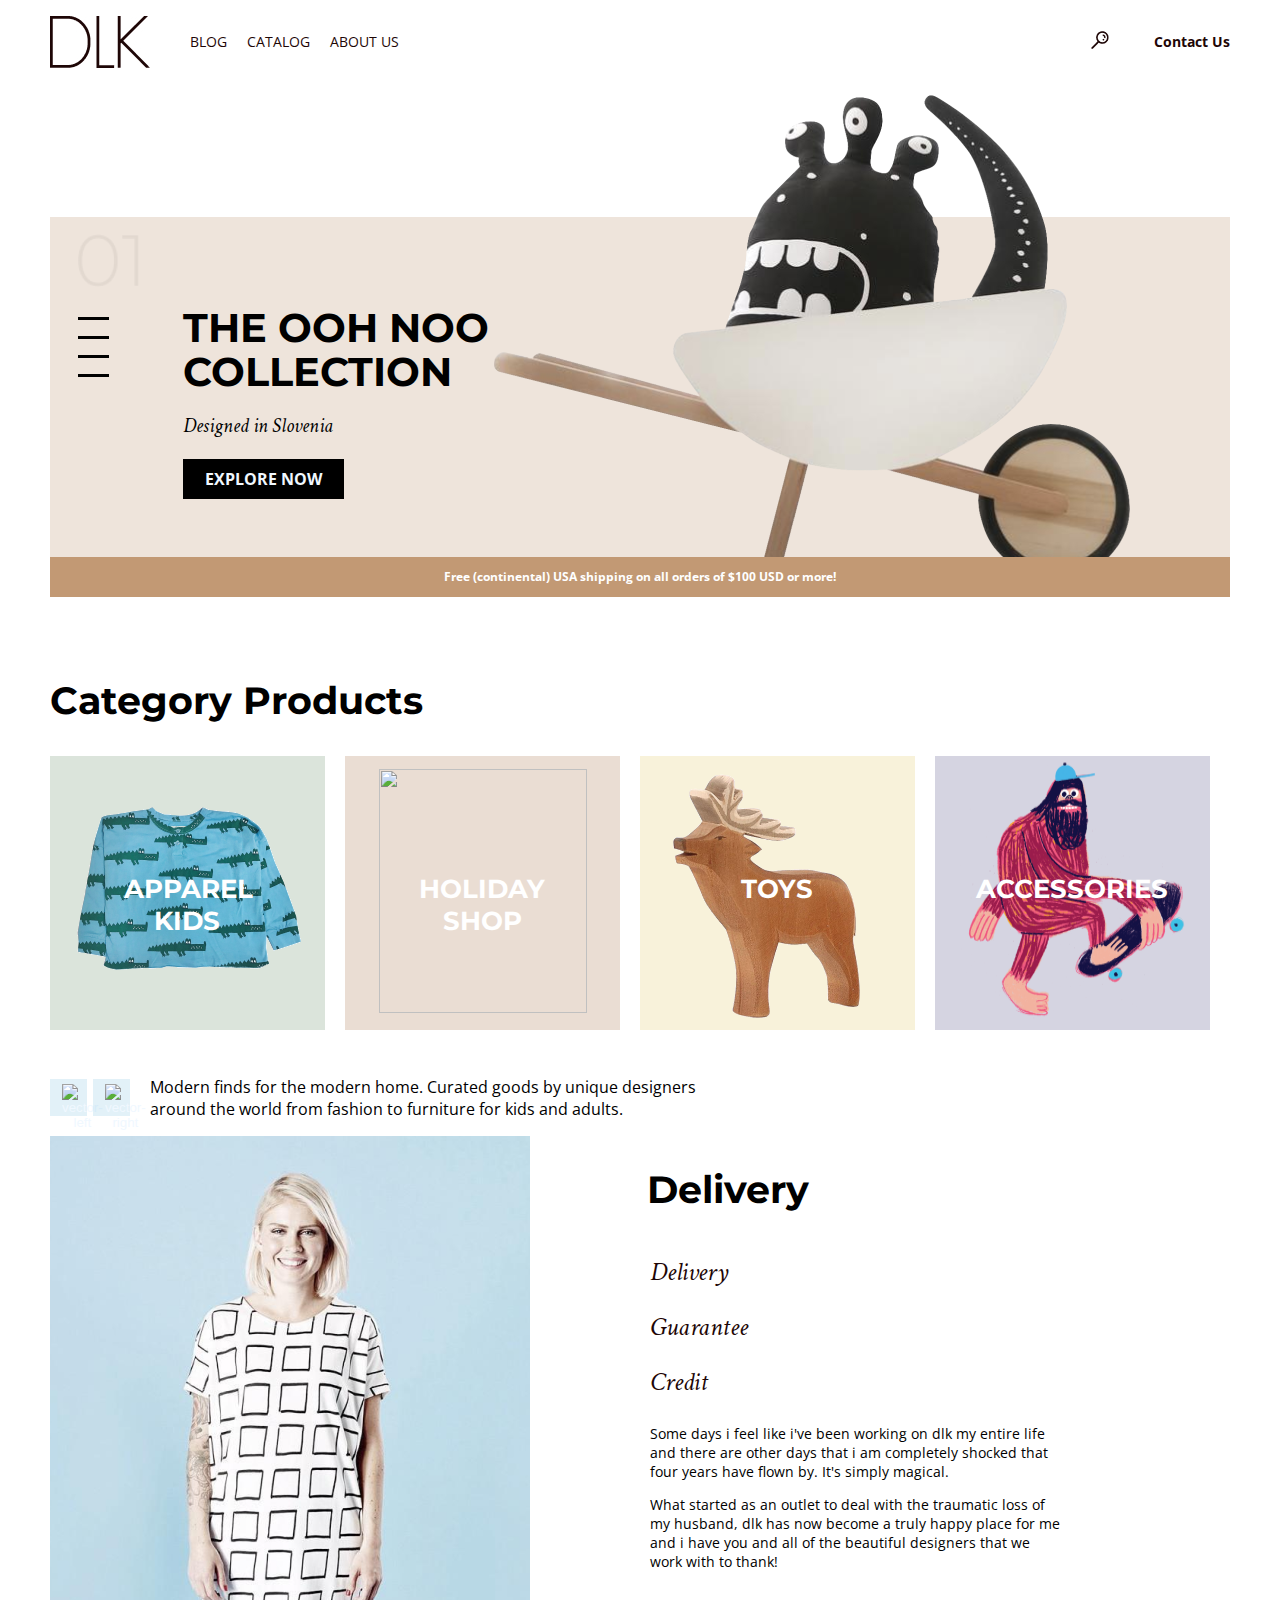
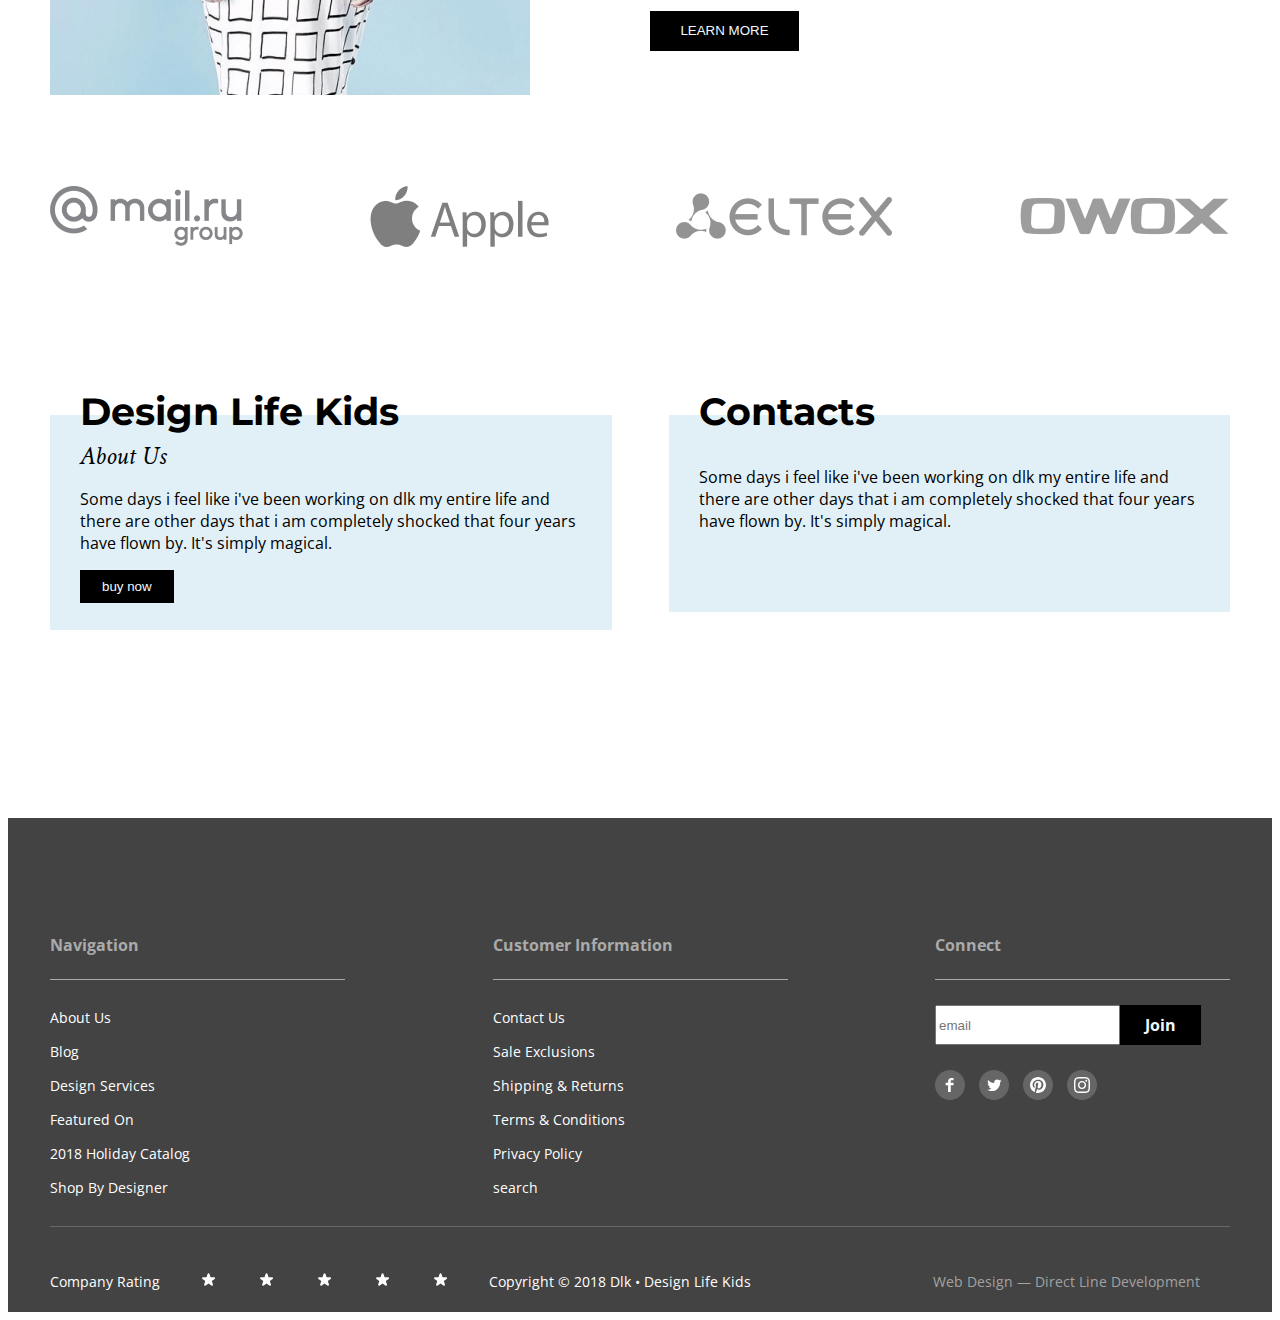
==== commit e82ae4f8: "stylized the main page" ====
--- a/index.html
+++ b/index.html
@@ -9,236 +9,309 @@
         rel="stylesheet">
     <link rel="stylesheet" href="css/normalize.css">
     <link rel="stylesheet" href="css/common.css">
-    <link rel="stylesheet" href="css/index.css">
+    <link rel="stylesheet" href="index.css">
     <meta name="viewport" content="width=device-width, initial-scale=1">
 </head>
 
 <body>
 
     <header class="header">
-        <a class="logo" href=""><img src="image/logo.jpg" alt="logo"></a>
-        <nav class="header-menu">
-            <ul class="navi-menu">
-                <li class="navi-point"><a href="pages/blog.html">Blog</a></li>
-                <li class="navi-point"><a href="pages/catalog.html">Catalog</a></li>
-                <li class="navi-point"><a href="#">About Us</a></li>
+
+        <div class="container header-container ">
+            <div class="header-menu">
+                <img class="logo" src="image/logo.jpg" alt="logo" width="100px" height="52px">
+                <nav>
+                    <ul class="navi-menu">
+                        <li class="navi-point"><a href="pages/blog.html">Blog</a></li>
+                        <li class="navi-point"><a href="pages/catalog.html">Catalog</a></li>
+                        <li class="navi-point"><a href="#">About Us</a></li>
+                    </ul>
+                </nav>
+            </div>
+            <div class="search-contact">
+                <ul class="search-menu">
+                    <li><button class="search"><img src="image/search.png" alt="seach"></button></li>
+                    <li><a class="contact" href="/pages/contact-us.html"><strong>Contact Us</strong> </a></li>
+                </ul>
+
+            </div>
+        </div>
+    </header>
+
+    <main>
+        <div class="container container-main">
+
+            <section class="slide">
+                <div class="wrapper-div">
+                    <img class="slide-one" src="image/01.png" alt="logo">
+                    <ul class="pagination-menu">
+                        <li><button class="pagination-point"></button></li>
+                        <li><button class="pagination-point"></button></li>
+                        <li><button class="pagination-point"></button></li>
+                        <li><button class="pagination-point"></button></li>
+                    </ul>
+                </div>
+                <div class="banner">
+                    <div class="banner-title">
+                        <h1 class="slide-title">THE OOH NOO COLLECTION</h1>
+                        <h2 class="slide-title-two">Designed in Slovenia</h2>
+                        <button class="button-slide">EXPLORE NOW</button>
+                    </div>
+                    <div class="slide-img"><img src="image/image.png" alt="content"></div>
+                    <div class="text-banner">
+                        <h3 class="banner-text"> Free (continental) USA shipping on all orders of $100 USD or more!
+                        </h3>
+                    </div>
+
+                    <div class="hidden"></div>
+                    <div class="hidden"></div>
+                    <div></div>
+                </div>
+            </section>
+
+            <section class="category-block">
+                <h2 class="category-maintitle">Category Products</h2>
+                <ul class="category-list">
+                    <li class="category1"><a href="#"><img src="image/apparel-kids.png" alt="" width="244px"
+                                height="177px">
+                            <h3 class="category-title">APPAREL
+                                KIDS</h3>
+                        </a></li>
+                    <li class="category2"><a href="#"><img src="image/holiday-shop.png" alt="" width="208px"
+                                height="244px">
+                            <h3 class="category-title">HOLIDAY SHOP</h3>
+                        </a></li>
+
+                    <li class="category3"><a href="/pages/toys.html"><img src="image/toys.png" alt="pic" width="270px"
+                                height="270px">
+                            <h3 class="category-title">TOYS</h3>
+                        </a></li>
+
+                    <li class="category4"><a href="#"><img src="image/accessories.png" alt="pic" width="240px"
+                                height="270px">
+                            <h3 class="category-title4">ACCESSORIES</h3>
+                        </a></li>
+
+
+                </ul>
+                <div class="category-info">
+                    <button class="category-button">
+                        <img src="image/vector-left.png" alt="vector-left" width="13px" height="26px">
+                    </button>
+                    <button class="category-button">
+                        <img src="image/vector-right.png" alt="vector-right" width="13px" height="26px">
+                    </button>
+                    <p class="category-textinfo">Modern finds for the modern home. Curated goods by unique designers
+                        around the world from fashion
+                        to
+                        furniture for kids and adults.</p>
+                </div>
+            </section>
+
+            <section class="product-card">
+
+                <img src="image/pic.png" alt="pic" width="480px" height="559px">
+
+
+                <div class="card-info">
+                    <h2 class="info-title">Delivery</h2>
+
+                    <ul class="card-menu">
+                        <li class="point1"><a href="#">Delivery</a></li>
+                        <li class="point2"><a href="#">Guarantee</a></li>
+                        <li class="point3"><a href="#">Credit</a></li>
+                    </ul>
+
+                    <div class="productcard-text">
+                        <p>Some days i feel like i've been working on dlk my entire life and there are other days that
+                            i am completely shocked that four years have flown by. It's simply magical.</p>
+
+                        <p>What started as an outlet to deal with the traumatic loss of my husband, dlk has now become
+                            a truly
+                            happy place for me and i have you and all of the beautiful designers that we work with
+                            to thank!
+                        </p>
+                    </div>
+                    <button class="producrcard-button">LEARN MORE</button>
+            </section>
+
+            <ul class="brend-menu">
+                <li><a href=""><img src="image/brends/mail.ru.png" alt="mail_ru"></a></li>
+                <li><a href=""><img src="image/brends/apple.png" alt="apple"></a></li>
+                <li><a href=""><img src="image/brends/eltex.png" alt="eltex"></a></li>
+                <li><a href=""><img src="image/brends/owox.png" alt="owox"></a></li>
+
             </ul>
-        </nav>
-
-        <div class="search-contact">
-            <ul>
-                <li class="search"><button><img src="image/search.png" alt="seach"></button></li>
-                <li class="contact"><a href="/pages/contact-us.html">Contact Us</a></li>
-            </ul>
-
+
+
+
+
+
+
+            <div class="menu-info">
+                <article class="info-about">
+
+                    <h2 class="menu-title">Design Life Kids</h2>
+                    <span> About Us</span>
+                    <p>Some days i feel like i've been working on dlk my entire life and there are other days that
+                        i am completely shocked that four years have flown by. It's simply magical.</p>
+
+                    <button>buy now</button>
+
+                </article>
+                <article class="contacts">
+                    <h2 class="menu-title">Contacts</h2>
+                    <p>Some days i feel like i've been working on dlk my entire life and there are other days that
+                        i am completely shocked that four years have flown by. It's simply magical.</p>
+                    <iframe src="https://yandex.ru/map-widget/v1/?um=constructor%3Ad027800561b76b31ea8612a774747ba34cf7b8c6f690105873f6d2d727c4ecdc&amp;source=constructor" width="483" height="240" frameborder="0"></iframe>
+
+                </article>
+
+            </div>
         </div>
-
-    </header>
-
-    <main>
-
-        <section class="slide">
-            <img src="image/01.png" alt="logo">
-                <button><img src="image/rectangle2.png" alt="slider"></button>
-                
-                <button><img src="image/rectangle2.png" alt="slider"></button>
-                    
-                <button><img src="image/rectangle2.png" alt="slider"></button>
-                
-                <button><img src="image/rectangle2.png" alt="slider"></button>    
-
-        <div>
-                <div>
-                <h1>THE OOH NOOCOLLECTION</h1>
-                <h2>Designed in Slovenia</h2>
-                <button>EXPLORE NOW</button>
-                <img src="image/image.png" alt="content">
-                <h3> Free (continental) USA shipping on all orders of $100 USD or more!</h3>
-            </div>
-            <div></div>
-            <div></div>
-            <div></div>
-        </div>
-        </section>
-
-        <section class="category-block">
-            <h2>Category Products</h2>
-            <ul class="">
-                <li><a href="#"><img src="image/apparel-kids.png" alt="">
-                        <h3>APPAREL
-                            KIDS</h3>
-                    </a></li>
-                <li><a href="#"><img src="image/holiday-shop.png" alt="">
-                        <h3>HOLIDAY SHOP</h3>
-                    </a></li>
-
-                <li><a href="/pages/toys.html"><img src="image/toys.png" alt="pic">
-                        <h3>TOYS</h3>
-                    </a></li>
-
-                <li><a href="#"><img src="image/accessories.png" alt="pic">
-                        <h3>ACCESSORIES</h3>
-                    </a></li>
-                
-                <button>
-                    <img src="image/vector-left.png" alt="vector-left">
-                </button>
-                <button>
-                    <img src="image/vector-right.png" alt="vector-right">
-                </button>
-                <p>Modern finds for the modern home. Curated goods by unique designers around the world from fashion to
-                    furniture for kids and adults.</p>
-            </ul>
-        </section>
-
-        <section>
-
-            <img src="image/pic.png" alt="pic">
-            <h2>Delivery</h2>
-
-            <div>
-
-                <ul class="">
-                    <li><a href="#">Delivery</a></li>
-                    <li><a href="#">Guarantee</a></li>
-                    <li><a href="#">Credit</a></li>
-                </ul>
-            </div>
-            <div>
-                <p>Some days i feel like i've been working on dlk my entire life and there are other days that
-                    i am completely shocked that four years have flown by. It's simply magical.</p>
-                <br>
-                <p>What started as an outlet to deal with the traumatic loss of my husband, dlk has now become a truly
-                    happy place for me and i have you and all of the beautiful designers that we work with to thank!</p>
-            </div>
-            <button>LEARN MORE</button>
-        </section>
-
-        <ul>
-            <li><a href=""><img src="image/brends/mail.ru.png" alt="mail_ru"></a></li>
-            <li><a href=""><img src="image/brends/apple.png" alt="apple"></a></li>
-            <li><a href=""><img src="image/brends/eltex.png" alt="eltex"></a></li>
-            <li><a href=""><img src="image/brends/owox.png" alt="owox"></a></li>
-
-        </ul>
-
-
-
-
-
-
-        <div>
-            <article class="">
-
-                <h2>Design Life Kids</h2>
-                <span> About Us</span>
-                <p>Some days i feel like i've been working on dlk my entire life and there are other days that
-                    i am completely shocked that four years have flown by. It's simply magical.</p>
-
-                <button>buy now</button>
-
-            </article>
-            <article class="contacts">
-                <h2>Contacts</h2>
-                <p>Some days i feel like i've been working on dlk my entire life and there are other days that
-                    i am completely shocked that four years have flown by. It's simply magical.</p>
-                <img src="image/map.png" alt="map">
-
-            </article>
-
-        </div>
-
+        
     </main>
 
-    <footer>
-        <nav class="footer-navigation">
-
-            <div>
-                <h3>Navigation</h3>
-
-                <ul class="">
-                    <li><a href="#">About Us</a></li>
-                    <li><a href="pages/blog.html">Blog</a></li>
-                    <li><a href="#">Design Services</a></li>
-                    <li><a href="#">Featured On</a></li>
-                    <li><a href="#">2018 Holiday Catalog</a></li>
-                    <li><a href="#">Shop By Designer</a></li>
-                </ul>
-            </div>
-
-            <div>
-                <h3>Customer Information</h3>
-
-                <ul class="dots-none">
-                    <li><a href="pages/contact-us.html">Contact Us</a></li>
-                    <li><a href="#">Sale Exclusions</a></li>
-                    <li><a href="#">Shipping & Returns</a></li>
-                    <li><a href="#">Terms & Conditions</a></li>
-                    <li><a href="#">Privacy Policy</a></li>
-                    <li><a href="#">search</a></li>
-                </ul>
-            </div>
-            <div>
-                <h3>Connect</h3>
-                <input type="email">
-                <button>Join</button>
-                <div>
-                    <a href="#"><img src="/image/brends/facebook.jpg" alt="facebook"></a>
-                    <a href="#"><img src="/image/brends/twitter.jpg" alt="twitter"></a>
-                    <a href="#"><img src="/image/brends/pinterest.jpg" alt="pinterest"></a>
-                    <a href="#"><img src="/image/brends/instagram.jpg" alt="instagram"></a>
-                </div>
-            </div>
-        </nav>
-        <div>
-            <div class="company-rating">
-                <p>Company Rating</p>
-                <ul>
-                    <li>
-                        <button>
-                            <svg width="14" height="13" viewBox="0 0 14 13" fill="none"
+    <footer class="footer">
+        <div class="container footer-container">
+            <nav class="footer-navigation">
+
+                <div class="footer-wrapper">
+                    <h3 class="subtitle-nav">Navigation</h3>
+
+                    <ul class="footer-menu">
+                        <li><a class="footer-point" href="#">About Us</a></li>
+                        <li><a class="footer-point" href="pages/blog.html">Blog</a></li>
+                        <li><a class="footer-point" href="#">Design Services</a></li>
+                        <li><a class="footer-point" href="#">Featured On</a></li>
+                        <li><a class="footer-point" href="#">2018 Holiday Catalog</a></li>
+                        <li><a class="footer-point" href="#">Shop By Designer</a></li>
+                    </ul>
+                </div>
+
+                <div class="footer-wrapper">
+                    <h3 class="subtitle-nav">Customer Information</h3>
+
+                    <ul class="footer-menu">
+                        <li><a class="footer-point" href="pages/contact-us.html">Contact Us</a></li>
+                        <li><a class="footer-point" href="#">Sale Exclusions</a></li>
+                        <li><a class="footer-point" href="#">Shipping & Returns</a></li>
+                        <li><a class="footer-point" href="#">Terms & Conditions</a></li>
+                        <li><a class="footer-point" href="#">Privacy Policy</a></li>
+                        <li><a class="footer-point" href="#">search</a></li>
+                    </ul>
+                </div>
+                <div class="footer-wrapper">
+                    <h3 class="subtitle-nav">Connect</h3>
+                    <div class="form">
+                        <input class="email" type="email" placeholder="email">
+                        <button class="email-button">Join</button>
+                    </div>
+                    <div class="footer-brends">
+                        <a href="#"><svg width="30" height="30" viewBox="0 0 30 30" fill="none"
                                 xmlns="http://www.w3.org/2000/svg">
-                                <path
-                                    d="M5.60845 0.927052C5.9078 0.0057416 7.21121 0.00574088 7.51056 0.927052L8.58013 4.21885H12.0413C13.0101 4.21885 13.4128 5.45846 12.6291 6.02786L9.82895 8.06231L10.8985 11.3541C11.1979 12.2754 10.1434 13.0415 9.35968 12.4721L6.55951 10.4377L3.75934 12.4721C2.97563 13.0415 1.92115 12.2754 2.2205 11.3541L3.29007 8.06231L0.4899 6.02787C-0.293814 5.45846 0.108961 4.21885 1.07768 4.21885H4.53888L5.60845 0.927052Z"
+                                <path fill-rule="evenodd" clip-rule="evenodd"
+                                    d="M0 15C0 6.71573 6.71573 0 15 0C23.2843 0 30 6.71573 30 15C30 23.2843 23.2843 30 15 30C6.71573 30 0 23.2843 0 15Z"
+                                    fill="#666666" />
+                                <path fill-rule="evenodd" clip-rule="evenodd"
+                                    d="M18.5527 10.3672H16.2967C16.0307 10.3672 15.7337 10.7172 15.7337 11.1852V12.8142H18.5527V15.1352H15.7337V22.1052H13.0707V15.1352H10.6577V12.8142H13.0707V11.4472C13.0707 9.48823 14.4317 7.89423 16.2967 7.89423H18.5527V10.3672Z"
                                     fill="white" />
                             </svg>
-                        </button>
-                    </li>
-                    <li><button><svg width="14" height="13" viewBox="0 0 14 13" fill="none"
+                        </a>
+                        <a href="#"><svg width="30" height="30" viewBox="0 0 30 30" fill="none"
                                 xmlns="http://www.w3.org/2000/svg">
-                                <path
-                                    d="M5.60845 0.927052C5.9078 0.0057416 7.21121 0.00574088 7.51056 0.927052L8.58013 4.21885H12.0413C13.0101 4.21885 13.4128 5.45846 12.6291 6.02786L9.82895 8.06231L10.8985 11.3541C11.1979 12.2754 10.1434 13.0415 9.35968 12.4721L6.55951 10.4377L3.75934 12.4721C2.97563 13.0415 1.92115 12.2754 2.2205 11.3541L3.29007 8.06231L0.4899 6.02787C-0.293814 5.45846 0.108961 4.21885 1.07768 4.21885H4.53888L5.60845 0.927052Z"
+                                <path fill-rule="evenodd" clip-rule="evenodd"
+                                    d="M0 15C0 6.71573 6.71573 0 15 0C23.2843 0 30 6.71573 30 15C30 23.2843 23.2843 30 15 30C6.71573 30 0 23.2843 0 15Z"
+                                    fill="#666666" />
+                                <path fill-rule="evenodd" clip-rule="evenodd"
+                                    d="M21.1006 12.2891C21.1056 12.4161 21.1096 12.5431 21.1096 12.6721C21.1096 16.5761 18.1366 21.0781 12.7026 21.0781C11.0346 21.0781 9.48058 20.5881 8.17358 19.7501C8.40658 19.7771 8.64158 19.7911 8.87958 19.7911C10.2636 19.7911 11.5376 19.3181 12.5486 18.5251C11.2556 18.5021 10.1656 17.6481 9.78758 16.4751C9.96858 16.5101 10.1546 16.5271 10.3446 16.5271C10.6136 16.5271 10.8746 16.4921 11.1226 16.4241C9.77158 16.1521 8.75158 14.9591 8.75158 13.5271V13.4901C9.15058 13.7111 9.60758 13.8441 10.0916 13.8591C9.29858 13.3301 8.77758 12.4261 8.77758 11.4001C8.77758 10.8591 8.92258 10.3521 9.17658 9.91612C10.6326 11.7031 12.8106 12.8791 15.2656 13.0021C15.2156 12.7851 15.1906 12.5601 15.1906 12.3281C15.1906 10.6971 16.5126 9.37512 18.1446 9.37512C18.9936 9.37512 19.7616 9.73212 20.2996 10.3071C20.9736 10.1761 21.6056 9.93012 22.1766 9.59012C21.9556 10.2811 21.4886 10.8591 20.8766 11.2251C21.4746 11.1541 22.0446 10.9961 22.5756 10.7601C22.1776 11.3521 21.6776 11.8731 21.1006 12.2891Z"
                                     fill="white" />
                             </svg>
-                        </button></li>
-                    <li><button><svg width="14" height="13" viewBox="0 0 14 13" fill="none"
+                        </a>
+                        <a href="#"><svg width="30" height="30" viewBox="0 0 30 30" fill="none"
                                 xmlns="http://www.w3.org/2000/svg">
-                                <path
-                                    d="M5.60845 0.927052C5.9078 0.0057416 7.21121 0.00574088 7.51056 0.927052L8.58013 4.21885H12.0413C13.0101 4.21885 13.4128 5.45846 12.6291 6.02786L9.82895 8.06231L10.8985 11.3541C11.1979 12.2754 10.1434 13.0415 9.35968 12.4721L6.55951 10.4377L3.75934 12.4721C2.97563 13.0415 1.92115 12.2754 2.2205 11.3541L3.29007 8.06231L0.4899 6.02787C-0.293814 5.45846 0.108961 4.21885 1.07768 4.21885H4.53888L5.60845 0.927052Z"
+                                <path fill-rule="evenodd" clip-rule="evenodd"
+                                    d="M0 15C0 6.71573 6.71573 0 15 0C23.2843 0 30 6.71573 30 15C30 23.2843 23.2843 30 15 30C6.71573 30 0 23.2843 0 15Z"
+                                    fill="#666666" />
+                                <path fill-rule="evenodd" clip-rule="evenodd"
+                                    d="M15.0005 7C10.5825 7 7 10.5816 7 15.0005C7 18.2754 8.97001 21.0902 11.7896 22.3273C11.767 21.7694 11.7858 21.0977 11.9279 20.49C12.0821 19.8408 12.9571 16.1313 12.9571 16.1313C12.9571 16.1313 12.7021 15.6205 12.7021 14.865C12.7021 13.6796 13.3898 12.7943 14.245 12.7943C14.9722 12.7943 15.3241 13.3409 15.3241 13.9957C15.3241 14.7267 14.8575 15.8208 14.6176 16.8341C14.4172 17.6836 15.0428 18.3751 15.8801 18.3751C17.3957 18.3751 18.4165 16.4286 18.4165 14.1218C18.4165 12.3691 17.2358 11.0567 15.088 11.0567C12.6617 11.0567 11.1498 12.8658 11.1498 14.8866C11.1498 15.5847 11.3549 16.0758 11.6767 16.4559C11.8253 16.6318 11.8451 16.7014 11.7914 16.9027C11.7538 17.0486 11.6654 17.4042 11.6287 17.5444C11.5751 17.7466 11.4114 17.82 11.2288 17.7448C10.1102 17.2885 9.58999 16.0645 9.58999 14.6881C9.58999 12.4161 11.5064 9.68972 15.3072 9.68972C18.3619 9.68972 20.3724 11.9015 20.3724 14.2732C20.3724 17.4117 18.6282 19.7562 16.0551 19.7562C15.1924 19.7562 14.3795 19.2895 14.1011 18.7599C14.1011 18.7599 13.6363 20.6029 13.5385 20.9585C13.3691 21.5747 13.037 22.1919 12.7332 22.6717C13.4529 22.8843 14.213 23 15.0005 23C19.4184 23 23 19.4184 23 15.0005C23 10.5816 19.4184 7 15.0005 7Z"
                                     fill="white" />
                             </svg>
-                        </button></li>
-                    <li><button><svg width="14" height="13" viewBox="0 0 14 13" fill="none"
+                        </a>
+                        <a href="#"><svg width="30" height="30" viewBox="0 0 30 30" fill="none"
                                 xmlns="http://www.w3.org/2000/svg">
-                                <path
-                                    d="M5.60845 0.927052C5.9078 0.0057416 7.21121 0.00574088 7.51056 0.927052L8.58013 4.21885H12.0413C13.0101 4.21885 13.4128 5.45846 12.6291 6.02786L9.82895 8.06231L10.8985 11.3541C11.1979 12.2754 10.1434 13.0415 9.35968 12.4721L6.55951 10.4377L3.75934 12.4721C2.97563 13.0415 1.92115 12.2754 2.2205 11.3541L3.29007 8.06231L0.4899 6.02787C-0.293814 5.45846 0.108961 4.21885 1.07768 4.21885H4.53888L5.60845 0.927052Z"
+                                <path fill-rule="evenodd" clip-rule="evenodd"
+                                    d="M0 15C0 6.71573 6.71573 0 15 0C23.2843 0 30 6.71573 30 15C30 23.2843 23.2843 30 15 30C6.71573 30 0 23.2843 0 15Z"
+                                    fill="#666666" />
+                                <path fill-rule="evenodd" clip-rule="evenodd"
+                                    d="M15 7C12.8273 7 12.5549 7.0092 11.7016 7.04813C10.8501 7.08697 10.2686 7.22223 9.7597 7.42C9.23363 7.62443 8.7875 7.89797 8.3427 8.3427C7.89797 8.7875 7.62443 9.23363 7.42 9.7597C7.22223 10.2686 7.08697 10.8501 7.04813 11.7016C7.0092 12.5549 7 12.8273 7 15C7 17.1727 7.0092 17.4451 7.04813 18.2984C7.08697 19.1499 7.22223 19.7314 7.42 20.2403C7.62443 20.7664 7.89797 21.2125 8.3427 21.6573C8.7875 22.102 9.23363 22.3756 9.7597 22.58C10.2686 22.7778 10.8501 22.913 11.7016 22.9519C12.5549 22.9908 12.8273 23 15 23C17.1727 23 17.4451 22.9908 18.2984 22.9519C19.1499 22.913 19.7314 22.7778 20.2403 22.58C20.7664 22.3756 21.2125 22.102 21.6573 21.6573C22.102 21.2125 22.3756 20.7664 22.58 20.2403C22.7778 19.7314 22.913 19.1499 22.9519 18.2984C22.9908 17.4451 23 17.1727 23 15C23 12.8273 22.9908 12.5549 22.9519 11.7016C22.913 10.8501 22.7778 10.2686 22.58 9.7597C22.3756 9.23363 22.102 8.7875 21.6573 8.3427C21.2125 7.89797 20.7664 7.62443 20.2403 7.42C19.7314 7.22223 19.1499 7.08697 18.2984 7.04813C17.4451 7.0092 17.1727 7 15 7ZM15 8.44143C17.1361 8.44143 17.3891 8.4496 18.2327 8.4881C19.0127 8.52367 19.4363 8.65397 19.7182 8.76353C20.0916 8.90867 20.3581 9.08203 20.638 9.362C20.918 9.6419 21.0913 9.9084 21.2365 10.2818C21.346 10.5637 21.4763 10.9873 21.5119 11.7673C21.5504 12.6109 21.5586 12.8639 21.5586 15C21.5586 17.1361 21.5504 17.3891 21.5119 18.2327C21.4763 19.0127 21.346 19.4363 21.2365 19.7182C21.0913 20.0916 20.918 20.3581 20.638 20.638C20.3581 20.918 20.0916 21.0913 19.7182 21.2365C19.4363 21.346 19.0127 21.4763 18.2327 21.5119C17.3892 21.5504 17.1363 21.5586 15 21.5586C12.8637 21.5586 12.6108 21.5504 11.7673 21.5119C10.9873 21.4763 10.5637 21.346 10.2818 21.2365C9.9084 21.0913 9.64193 20.918 9.36197 20.638C9.08207 20.3581 8.90867 20.0916 8.76353 19.7182C8.65397 19.4363 8.52367 19.0127 8.4881 18.2327C8.4496 17.3891 8.44143 17.1361 8.44143 15C8.44143 12.8639 8.4496 12.6109 8.4881 11.7673C8.52367 10.9873 8.65397 10.5637 8.76353 10.2818C8.90867 9.9084 9.08203 9.6419 9.36197 9.362C9.64193 9.08203 9.9084 8.90867 10.2818 8.76353C10.5637 8.65397 10.9873 8.52367 11.7673 8.4881C12.6109 8.4496 12.8639 8.44143 15 8.44143ZM10.8919 15C10.8919 12.7311 12.7311 10.8919 15 10.8919C17.2689 10.8919 19.1081 12.7311 19.1081 15C19.1081 17.2689 17.2689 19.1081 15 19.1081C12.7311 19.1081 10.8919 17.2689 10.8919 15ZM15 17.6667C13.5272 17.6667 12.3333 16.4728 12.3333 15C12.3333 13.5272 13.5272 12.3333 15 12.3333C16.4728 12.3333 17.6667 13.5272 17.6667 15C17.6667 16.4728 16.4728 17.6667 15 17.6667ZM19.2704 11.6896C19.8006 11.6896 20.2304 11.2598 20.2304 10.7296C20.2304 10.1994 19.8006 9.76957 19.2704 9.76957C18.7402 9.76957 18.3104 10.1994 18.3104 10.7296C18.3104 11.2598 18.7402 11.6896 19.2704 11.6896Z"
                                     fill="white" />
                             </svg>
-                        </button></li>
-                    <li><button><svg width="14" height="13" viewBox="0 0 14 13" fill="none"
-                                xmlns="http://www.w3.org/2000/svg">
-                                <path
-                                    d="M5.60845 0.927052C5.9078 0.0057416 7.21121 0.00574088 7.51056 0.927052L8.58013 4.21885H12.0413C13.0101 4.21885 13.4128 5.45846 12.6291 6.02786L9.82895 8.06231L10.8985 11.3541C11.1979 12.2754 10.1434 13.0415 9.35968 12.4721L6.55951 10.4377L3.75934 12.4721C2.97563 13.0415 1.92115 12.2754 2.2205 11.3541L3.29007 8.06231L0.4899 6.02787C-0.293814 5.45846 0.108961 4.21885 1.07768 4.21885H4.53888L5.60845 0.927052Z"
-                                    fill="white" />
-                            </svg>
-                        </button></li>
-                </ul>
+                        </a>
+                    </div>
+                </div>
+            </nav>
+            <div class="footer-info">
+                <div class="company-rating">
+                    <p>Company Rating</p>
+                    <ul class="button-star">
+                        <li>
+                            <button class="star">
+                                <svg width="14" height="13" viewBox="0 0 14 13" fill="none"
+                                    xmlns="http://www.w3.org/2000/svg">
+                                    <path
+                                        d="M5.60845 0.927052C5.9078 0.0057416 7.21121 0.00574088 7.51056 0.927052L8.58013 4.21885H12.0413C13.0101 4.21885 13.4128 5.45846 12.6291 6.02786L9.82895 8.06231L10.8985 11.3541C11.1979 12.2754 10.1434 13.0415 9.35968 12.4721L6.55951 10.4377L3.75934 12.4721C2.97563 13.0415 1.92115 12.2754 2.2205 11.3541L3.29007 8.06231L0.4899 6.02787C-0.293814 5.45846 0.108961 4.21885 1.07768 4.21885H4.53888L5.60845 0.927052Z"
+                                        fill="white" />
+                                </svg>
+                            </button>
+                        </li>
+                        <li>
+                            <button class="star">
+                                <svg width="14" height="13" viewBox="0 0 14 13" fill="none"
+                                    xmlns="http://www.w3.org/2000/svg">
+                                    <path
+                                        d="M5.60845 0.927052C5.9078 0.0057416 7.21121 0.00574088 7.51056 0.927052L8.58013 4.21885H12.0413C13.0101 4.21885 13.4128 5.45846 12.6291 6.02786L9.82895 8.06231L10.8985 11.3541C11.1979 12.2754 10.1434 13.0415 9.35968 12.4721L6.55951 10.4377L3.75934 12.4721C2.97563 13.0415 1.92115 12.2754 2.2205 11.3541L3.29007 8.06231L0.4899 6.02787C-0.293814 5.45846 0.108961 4.21885 1.07768 4.21885H4.53888L5.60845 0.927052Z"
+                                        fill="white" />
+                                </svg>
+                            </button>
+                        </li>
+                        <li>
+                            <button class="star">
+                                <svg width="14" height="13" viewBox="0 0 14 13" fill="none"
+                                    xmlns="http://www.w3.org/2000/svg">
+                                    <path
+                                        d="M5.60845 0.927052C5.9078 0.0057416 7.21121 0.00574088 7.51056 0.927052L8.58013 4.21885H12.0413C13.0101 4.21885 13.4128 5.45846 12.6291 6.02786L9.82895 8.06231L10.8985 11.3541C11.1979 12.2754 10.1434 13.0415 9.35968 12.4721L6.55951 10.4377L3.75934 12.4721C2.97563 13.0415 1.92115 12.2754 2.2205 11.3541L3.29007 8.06231L0.4899 6.02787C-0.293814 5.45846 0.108961 4.21885 1.07768 4.21885H4.53888L5.60845 0.927052Z"
+                                        fill="white" />
+                                </svg>
+                            </button>
+                        </li>
+                        <li>
+                            <button class="star">
+                                <svg width="14" height="13" viewBox="0 0 14 13" fill="none"
+                                    xmlns="http://www.w3.org/2000/svg">
+                                    <path
+                                        d="M5.60845 0.927052C5.9078 0.0057416 7.21121 0.00574088 7.51056 0.927052L8.58013 4.21885H12.0413C13.0101 4.21885 13.4128 5.45846 12.6291 6.02786L9.82895 8.06231L10.8985 11.3541C11.1979 12.2754 10.1434 13.0415 9.35968 12.4721L6.55951 10.4377L3.75934 12.4721C2.97563 13.0415 1.92115 12.2754 2.2205 11.3541L3.29007 8.06231L0.4899 6.02787C-0.293814 5.45846 0.108961 4.21885 1.07768 4.21885H4.53888L5.60845 0.927052Z"
+                                        fill="white" />
+                                </svg>
+                            </button>
+                        </li>
+                        <li>
+                            <button class="star">
+                                <svg width="14" height="13" viewBox="0 0 14 13" fill="none"
+                                    xmlns="http://www.w3.org/2000/svg">
+                                    <path
+                                        d="M5.60845 0.927052C5.9078 0.0057416 7.21121 0.00574088 7.51056 0.927052L8.58013 4.21885H12.0413C13.0101 4.21885 13.4128 5.45846 12.6291 6.02786L9.82895 8.06231L10.8985 11.3541C11.1979 12.2754 10.1434 13.0415 9.35968 12.4721L6.55951 10.4377L3.75934 12.4721C2.97563 13.0415 1.92115 12.2754 2.2205 11.3541L3.29007 8.06231L0.4899 6.02787C-0.293814 5.45846 0.108961 4.21885 1.07768 4.21885H4.53888L5.60845 0.927052Z"
+                                        fill="white" />
+                                </svg>
+                            </button>
+                        </li>
+                    </ul>
+                </div>
+
+                <p class="info">Copyright © 2018 Dlk • Design Life Kids</p>
+                <a class="design" href="#">Web Design — Direct Line Development</a>
 
             </div>
-        </div>
-        <div>
-            <p>Copyright © 2018 Dlk • Design Life Kids</p>
-            <a href="#">Web Design — Direct Line Development</a>
         </div>
 
     </footer>
--- a/css/common.css
+++ b/css/common.css
@@ -1,70 +1,294 @@
-*{box-sizing: border-box;}
-
-body{
-    font-family: 'Crimson Text', serif;
-    font-family: 'Montserrat', sans-serif;
-    font-family: 'Open Sans', sans-serif;
-    font-size: 14px;
-    font-style: normal;
-    max-width:1400px;
-    max-height: 3007px;
-}
-
-li{
+* {
+  box-sizing: border-box;
+}
+
+body {
+  font-family: "Crimson Text", serif;
+  font-family: "Montserrat", sans-serif;
+  font-family: "Open Sans", sans-serif;
+  font-size: 14px;
+  font-style: normal;
+}
+
+.container {
+  max-width: 1180px;
+  margin: 0 auto;
+}
+
+li {
   list-style-type: none;
 }
 
-button{
+button {
   color: aliceblue;
   background-color: black;
-}
-
+  border: none;
+}
+
+button:hover{
+  background-color:   rgba(194, 153, 116, 1) ;
+  
+}
+
+button:active{
+  background-color: rgba(207, 175, 145, 1);
+  
+}
+button:disabled{
+  background-color: rgba(199, 193, 193, 1);
+  
+}
+
+a {
+  text-decoration: none;
+  color: #1e0606;
+}
 
 /* header */
-
-.header{
-  display: inline-flex;
-}
-
-.logo{
-  margin: 50px 60px 129px 110px;
-
-}
-
-.header-menu{
-  display: inline-flex;
-}
-
-.navi-menu{
-  display: inline-flex;
-
-}
-
-.navi-point{
-  width: 38px;
-  height: 20px;
-  display: flex;
-align-items: center;
-text-transform: uppercase;
-margin: 66px 20px 145px;
-
-}
-
-.search-contact{
-  display:inline-flex;
-  margin-top: 67px;
-  margin-right: 110px;
-  margin-left: 677px;
-  
-}
-
-.search{
-
-}
-
-.contact{
+.header-container {
+  display: flex;
+  align-items: center;
+  justify-content: space-between;
+}
+
+.header-menu {
+  display: flex;
+  align-items: center;
+}
+
+.logo:hover{
+  
+opacity:0.5;
+
+}
+.logo:active{
+  opacity: 0.2;
+}
+
+.navi-menu {
+  display: flex;
+  align-items: center;
+}
+
+.navi-point {
+  display: inline-block;
+  text-transform: uppercase;
+  margin-right: 20px;
+}
+
+.navi-point a:hover{
+  color:rgb(142,130,130 )
+}
+.navi-point a:active{
+  color: rgb(210, 205, 205);
+}
+
+.about-us {
+  display: block;
+  width: 69px;
+}
+
+
+
+.search-menu {
+  display: flex;
+  align-items: center;
+}
+
+.search-contact {
+  display: flex;
+}
+
+.search {
+  background-color: transparent;
+  border: none;
+}
+
+.search:hover{
+  opacity: 0.5;
+}
+
+.search:active{
+  opacity: 0.2;
+}
+
+.contact {
+  display: inline-block;
   margin-left: 23px;
-
-}
-
-
+  color: #1e0606;
+}
+
+.contact:hover{
+  color:rgb(142,130,130 )
+}
+
+.contact:active{
+  color: rgb(210, 205, 205);
+}
+
+/* footer */
+
+.footer {
+  background-color: #434343;
+  padding-top: 100px;
+}
+
+.footer-container {
+  display: flex;
+  flex-direction: column;
+}
+
+.footer-navigation {
+  display: flex;
+  justify-content: space-between;
+}
+
+.footer-wrapper {
+  display: flex;
+  flex-direction: column;
+  width: 25%;
+  align-items: flex-start;
+}
+
+.footer-brends a{
+  padding-right: 10px;
+}
+.footer-brends a:hover{
+  opacity: 0.5;
+}
+.footer-brends a:active{
+  opacity: 0.2;
+}
+
+.subtitle-nav {
+    color: #aaaaaa;
+    width: 100%;
+    border-bottom: 1px solid;
+    border-top-color:rgba(102, 102, 102, 1);
+    padding-bottom: 23px;
+    margin-bottom: 0;
+
+}
+
+.footer-menu {
+  display: flex;
+  flex-direction: column;
+  padding: 0;
+  padding-top: 28px;
+  margin-top: 0;
+}
+
+.footer-point {
+  color: #ffffff;
+}
+
+.footer-point:hover{
+opacity: 0.5;
+}
+
+.footer-point:active{
+  opacity: 0.2;
+}
+
+
+
+.form{
+  display: flex;
+  flex-direction: row;
+  align-items: center;
+  margin-bottom: 25px;
+  padding-top: 25px;
+
+}
+
+.email{
+  height: 40px;
+}
+
+.email:hover{
+border: inset 1px rgba(253, 253, 253, 1);
+    }
+
+.email:active:active{
+  border: inset 1px rgba(253, 253, 253, 1);
+}
+
+
+button.email-button{
+  width: 81px;
+  height: 40px;
+  font-family: Open Sans;
+  font-style: normal;
+  font-weight: bold;
+  font-size: 16px;
+  line-height: 22px;
+}
+
+
+.footer-menu li {
+  margin-bottom: 15px;
+}
+
+.company-rating {
+  display: flex;
+  max-width: 36%;
+  align-items: center;
+}
+
+.company-rating p:hover{
+  color: rgba(194, 153, 116, 1);
+}
+.company-rating p:active{
+  color: rgba(194, 153, 116, 1);
+}
+
+
+.button-star {
+  display: flex;
+  padding-left: 20px;
+  max-width: 97px;
+  margin-right: 10px;
+}
+
+.footer-info {
+  display: flex;
+  align-items: center;
+  justify-content: space-between;
+  border-top: 1px solid;
+  border-color: #666666;
+  padding-top: 23px;
+  color: #ffffff;
+}
+
+.info {
+  max-width: 33%;
+  padding-left: 40px;
+}
+
+.design {
+  display: block;
+  max-width: 33%;
+  color: #a2a2a2;
+  padding-right: 30px;
+}
+.design:hover{
+  text-decoration: underline;
+  color: #ffffff;
+}
+.design:active{
+  text-decoration: underline;
+  color: #ffffff;
+}
+
+
+.star {
+  background-color: transparent;
+  border: none;
+}
+
+.star svg:hover{
+  color: rgba(131, 110, 91, 1);
+}
+.star svg:active{
+  color:rgba(194, 153, 116, 1);
+}--- a/index.css
+++ b/index.css
@@ -0,0 +1,384 @@
+button{
+    color: aliceblue;
+    background-color: black;
+    padding: 9px 22px;
+}
+
+
+
+/* slide 1 */
+
+.banner{display: flex;
+    justify-content: space-between;
+    flex-wrap: wrap;}
+
+.banner-title{
+    padding-left: 133px;
+    padding-bottom: 89px;
+}
+
+section.slide{
+    display: flex;
+    background-color: #EEE4DB;
+    position: relative;
+    margin-top: 142px;
+}
+
+
+.slide-img{
+    position: absolute;
+    bottom: 0;
+    right: 100px;
+    z-index: 0;
+}
+
+
+.button-slide{
+    font-family: Open Sans;
+font-style: normal;
+font-weight: bold;
+font-size: 16px;
+line-height: 22px;
+width: 161px;
+height: 40px;
+    
+}
+
+.text-banner{
+    display: flex;
+    justify-content: space-around;
+    background-color: #C29974;
+    width: 100%;
+    position: absolute;
+    top: 340px;
+}
+
+.banner-text{
+    font-family: Open Sans;
+font-style: normal;
+font-weight: bold;
+font-size: 12px;
+line-height: 16px;
+color: white;
+}
+
+.slide-one{
+    width: 61px;
+}
+
+.pagination-menu{
+    width: 31px;
+height: 45px;
+padding-left: 0;
+}
+
+button.pagination-point{
+    width: 31px;
+height: 3px;
+padding: 0;
+
+}
+button.pagination-point:active{
+    color: rgba(114, 95, 91, 1);
+}
+
+
+
+
+.wrapper-div{
+    margin-top: 17px;
+    margin-left:28px ;
+    margin-right: 44px;
+    position: absolute;
+}
+
+.slide-title{
+    max-width: 307px;
+    max-height: 88px;
+    font-family: Montserrat;
+    font-style: normal;
+    font-weight: bold;
+    font-size: 40px;
+    line-height: 110%;
+    margin-top: 89px;
+    margin-right: 5px;
+    margin-bottom: 20px;
+}
+    
+
+.slide-title-two{
+    max-width: 151px;
+    max-height: 26px;
+    font-family: Crimson Text;
+    font-style: italic;
+    font-weight: normal;
+    font-size: 20px;
+    line-height: 25px;
+    margin-bottom: 20px;
+}
+
+
+
+/* category products */
+
+.category-block{
+    margin-top: 90px ;
+}
+    
+
+
+.category-maintitle{
+    font-family: Montserrat;
+font-style: normal;
+font-weight: bold;
+font-size: 38px;
+line-height: 46px;
+}
+
+.category-list{
+    display: flex;
+    align-content: center;
+    align-items:stretch;
+    justify-content: space-between;
+    padding-left: 0px;
+}
+
+.category-list li{
+    width: 25%;
+    margin-right: 20px;
+    display: flex;
+    justify-content: space-evenly;
+    align-items: center;
+    position: relative;
+
+}
+
+.category1{
+    background-color: #DBE4DB;  
+}
+
+.category2{
+    background-color:#EADDD3 ;
+}
+
+.category3{
+    background-color: #F8F2DA;
+
+}
+
+
+.category4{
+    background-color:#D5D4E1;}
+
+
+.category-title{
+    position: absolute;
+    left: 26.79%;
+    right: 27.14%;
+    top: 33.25%;
+    bottom: 38.15%;
+    font-family: Montserrat;
+    font-style: normal;
+    font-weight: bold;
+    font-size: 26px;
+    line-height: 32px;
+    text-align: center;
+    color: rgba(255, 255, 255, 1);
+}
+
+
+.category-title:hover{
+text-decoration: underline;
+}
+.category-title:focus{
+    text-decoration: underline;
+}
+
+.category-title4{
+    position: absolute;
+    left: 14.79%;
+    right: 27.14%;
+    top: 33.25%;
+    bottom: 38.15%;
+    font-family: Montserrat;
+    font-style: normal;
+    font-weight: bold;
+    font-size: 26px;
+    line-height: 32px;
+    text-align: center;
+    color: rgba(255, 255, 255, 1);
+}
+
+.category-title4:hover{
+    text-decoration: underline;
+    }
+    .category-title4:focus{
+        text-decoration: underline;
+    }
+
+.category-info{
+    display:flex;
+    align-items: center;
+    margin-top: 30px;
+}
+
+.category-button{
+    background-color: rgba(112, 187, 220, 0.2);
+    width: 37px;
+    height: 37px;
+    padding: 5px 12px 6px 12px;
+    margin-right: 6px
+}
+
+.category-textinfo{
+    font-family: Open Sans;
+    font-style: normal;
+    font-weight: normal;
+    font-size: 16px;
+    line-height: 22px;
+    color: black;
+    width: 50%;
+    margin-left: 14px;
+}
+
+/* product-card */
+
+.product-card{
+    display: flex;
+}
+
+.producrcard-button{
+    margin-top: 26px;
+    width: 149px;
+    height: 40px;
+    margin-left: 60px;
+}
+
+.info-title{
+    font-family: Montserrat;
+font-style: normal;
+font-weight: bold;
+font-size: 38px;
+line-height: 46px;
+padding-left: 57px;
+}
+
+.card-info{
+    margin-left: 60px;
+    width: 35%;
+}
+
+.card-menu{
+    position: relative;
+    padding: 0
+}
+
+ul.card-menu li{
+    font-family: Crimson Text;
+    font-style: italic;
+    font-weight: normal;
+    font-size: 26px;
+    line-height: 32px;
+    
+}
+
+ul.card-menu li :hover{
+    background-color:  rgba(112, 187, 220, 0.2);
+    width: 100%;
+    height: 55px;
+    }
+
+ul.card-menu li a{
+    display: inline-block;
+    width: 100%;
+    height:55px ;
+    padding: 11px 180px 11px 60px;
+}
+
+
+.productcard-text{
+    margin-left: 60px;
+    width: 100%;
+}
+
+.brend-menu{
+    display: flex;
+    justify-content: space-between;
+    padding-left: 0;
+    align-items: center;
+    margin-top: 91px;
+}
+
+.menu-info{
+    display: flex;
+
+}
+
+/* .info-about */
+
+.info-about{
+    padding-left: 30px;
+    background-color: rgba(225, 240, 247, 1);
+    width: 50%;
+    margin-right: 57px;
+    margin-bottom: 188px;
+    margin-top: 150px;
+}
+
+.menu-title{
+    font-family: Montserrat;
+font-style: normal;
+    font-size: 38px;
+line-height: 46px;
+font-weight: bold;
+margin-top: -26px;
+}
+
+article.info-about span{
+    font-family: Crimson Text;
+    font-style: italic;
+    font-weight: normal;
+    font-size: 26px;
+    line-height: 32px;
+    margin-top: -26px;
+    display: block;
+
+}
+
+article.info-about p{
+    font-family: Open Sans;
+font-style: normal;
+font-weight: normal;
+font-size: 16px;
+line-height: 22px;
+    padding-right: 30px;
+}
+
+article.info-about button{
+    margin-bottom: 27px;
+}
+
+/* contacts */
+
+.contacts{
+    background-color: rgba(225, 240, 247, 1);
+    padding-left: 30px;
+    width: 50%;
+    margin-bottom: 206px;
+    margin-top: 150px;
+    position: relative;
+}
+
+.contacts p{
+    padding-right: 30px;
+    font-family: Open Sans;
+    font-style: normal;
+    font-weight: normal;
+    font-size: 16px;
+    line-height: 22px;
+
+}
+
+iframe{
+    position:absolute;
+}
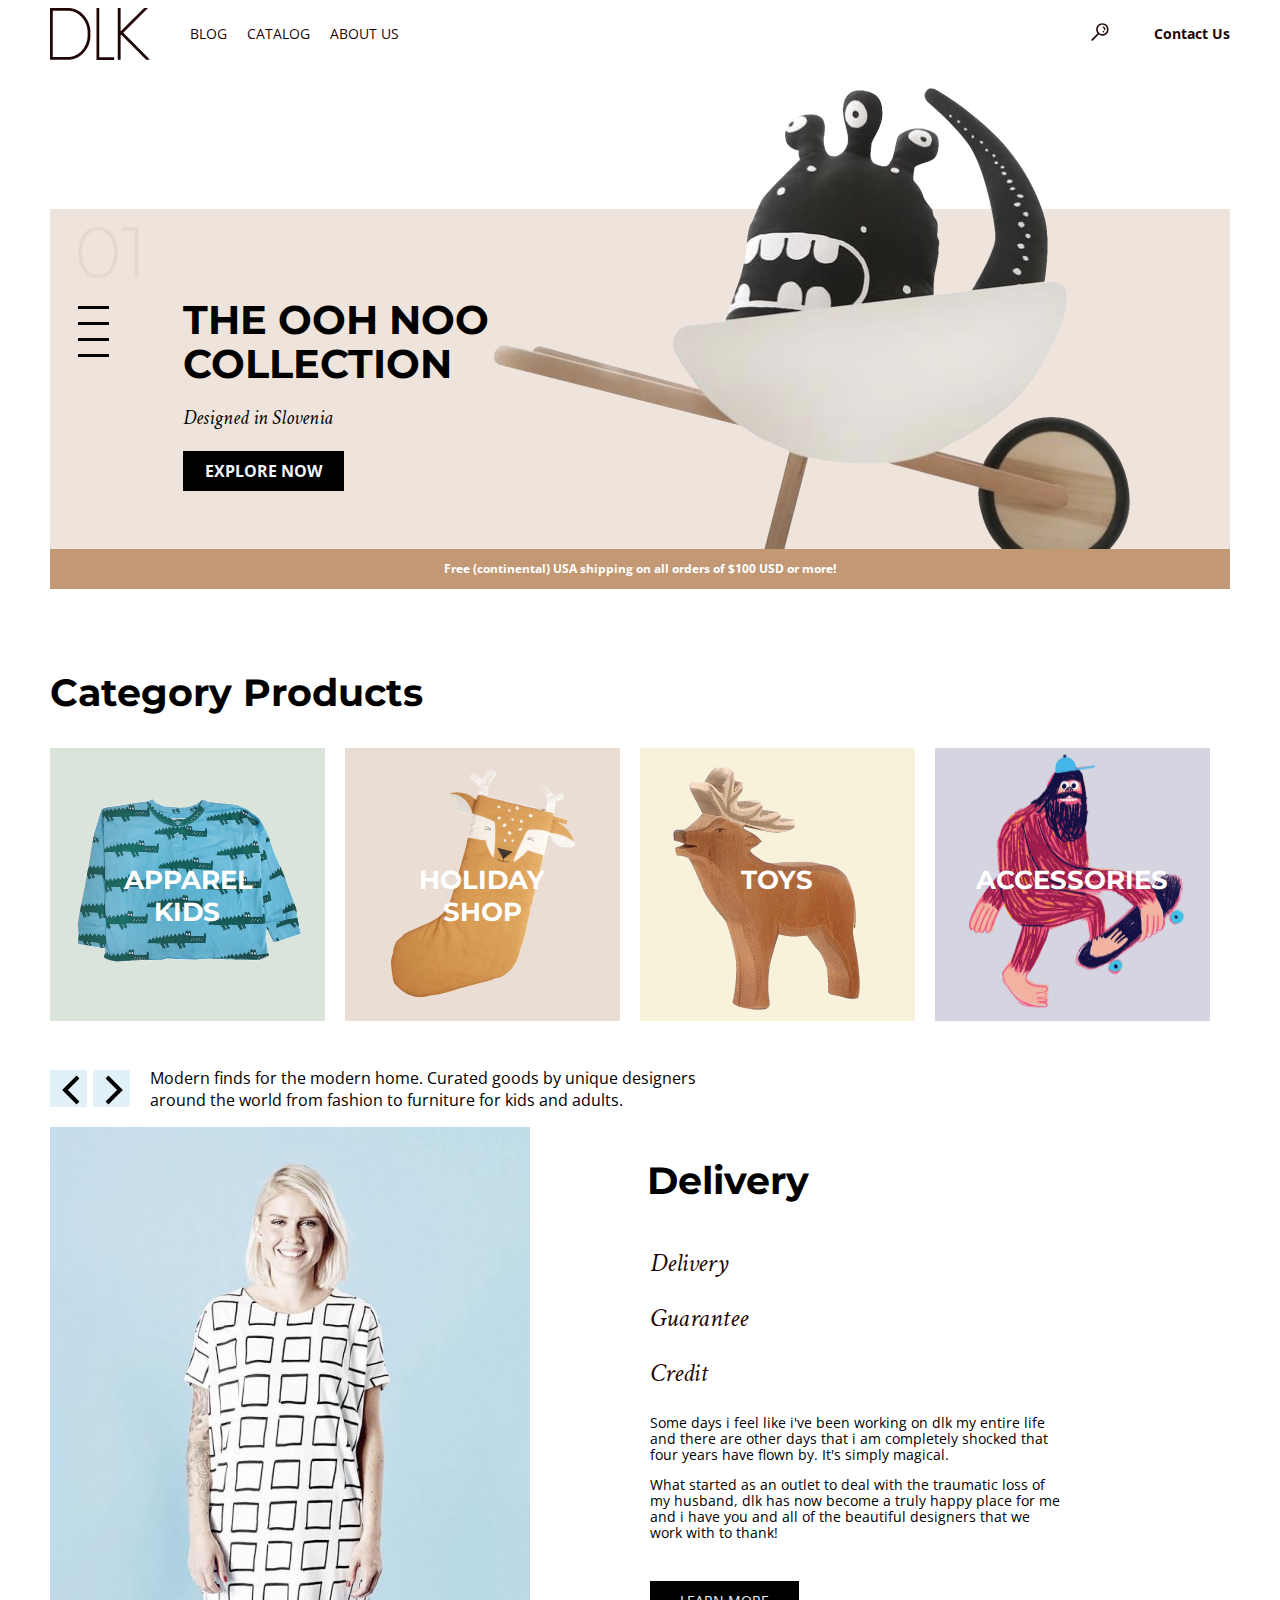
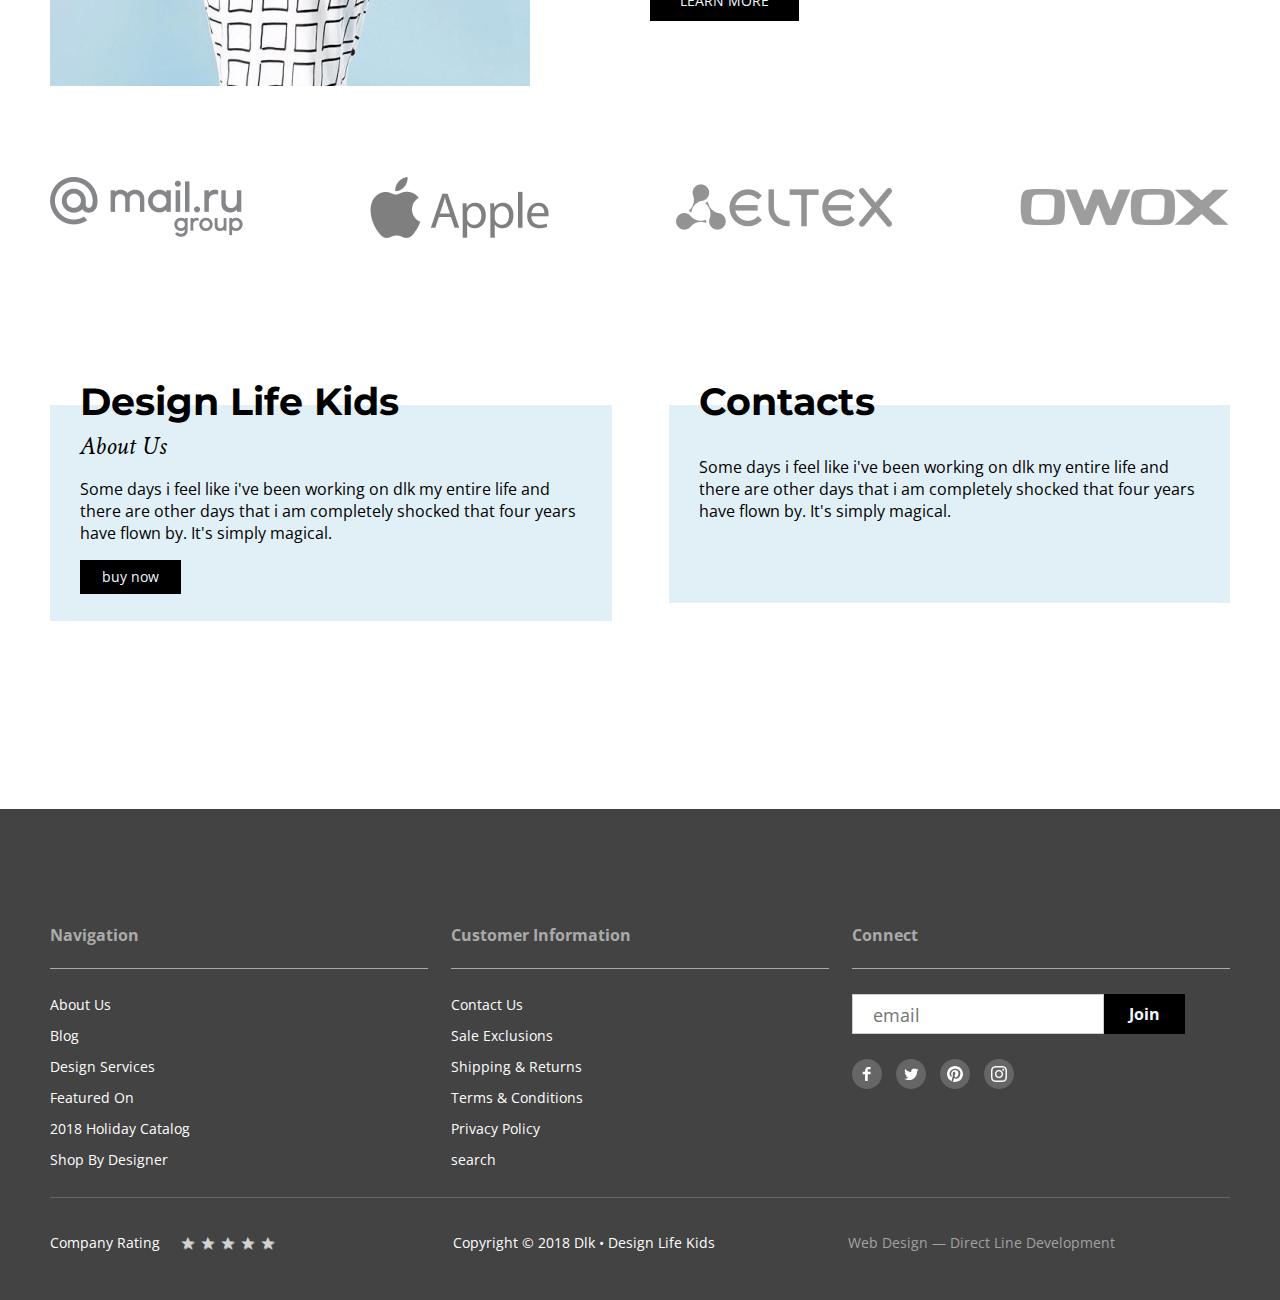
==== commit a19194ed: "Merge pull request #3 from Grishan4ik/main" ====
--- a/index.html
+++ b/index.html
@@ -8,8 +8,8 @@
         href="https://fonts.googleapis.com/css2?family=Crimson+Text:ital@1&family=Montserrat:wght@700&family=Open+Sans&display=swap"
         rel="stylesheet">
     <link rel="stylesheet" href="css/normalize.css">
-    <link rel="stylesheet" href="css/common.css">
-    <link rel="stylesheet" href="index.css">
+    <link rel="stylesheet" href="css/common_min.css">
+    <link rel="stylesheet" href="index_min.css">
     <meta name="viewport" content="width=device-width, initial-scale=1">
 </head>
 
@@ -30,7 +30,10 @@
             </div>
             <div class="search-contact">
                 <ul class="search-menu">
-                    <li><button class="search"><img src="image/search.png" alt="seach"></button></li>
+                    <li><button class="search"><svg width="18" height="18" viewBox="0 0 18 18" fill="none" xmlns="http://www.w3.org/2000/svg">
+                        <path d="M11.3651 0.26001C7.94509 0.26001 5.16509 3.08001 5.16509 6.52001C5.16509 7.98001 5.6651 9.30002 6.4851 10.38L0.605098 16.32C0.265098 16.68 0.265098 17.24 0.605098 17.58C0.785098 17.76 1.0051 17.84 1.2251 17.84C1.4651 17.84 1.6851 17.76 1.8651 17.58L7.7451 11.62C8.7651 12.36 10.0051 12.78 11.3451 12.78C14.7651 12.78 17.5451 9.96001 17.5451 6.52001C17.5651 3.06001 14.7851 0.26001 11.3651 0.26001ZM11.3651 11.2C8.82509 11.2 6.76509 9.10001 6.76509 6.52001C6.76509 3.94001 8.82509 1.84001 11.3651 1.84001C13.9051 1.84001 15.9651 3.94001 15.9651 6.52001C15.9651 9.10001 13.9051 11.2 11.3651 11.2ZM14.4651 6.60001C14.4251 6.94001 14.1251 7.20001 13.7851 7.20001C13.7451 7.20001 13.7251 7.20001 13.6851 7.20001C13.3051 7.14001 13.0451 6.80001 13.0851 6.42001C13.2251 5.38001 12.0651 4.84001 12.0051 4.82001C11.6651 4.66001 11.5051 4.24001 11.6651 3.90001C11.8251 3.56001 12.2251 3.40001 12.5851 3.54001C12.6651 3.56001 14.7451 4.52001 14.4651 6.60001ZM13.0051 8.12001C13.1451 8.26001 13.2451 8.48002 13.2451 8.68002C13.2451 8.90002 13.1651 9.10001 13.0051 9.24002C12.8651 9.38002 12.6451 9.48002 12.4451 9.48002C12.2451 9.48002 12.0251 9.40001 11.8851 9.24002C11.7451 9.10001 11.6451 8.88002 11.6451 8.68002C11.6451 8.48002 11.7251 8.26001 11.8851 8.12001C12.0251 7.98001 12.2451 7.88002 12.4451 7.88002C12.6451 7.88002 12.8451 7.96001 13.0051 8.12001Z" fill="#1E0606"/>
+                        </svg>
+                        </button></li>
                     <li><a class="contact" href="/pages/contact-us.html"><strong>Contact Us</strong> </a></li>
                 </ul>
 
@@ -55,7 +58,7 @@
                     <div class="banner-title">
                         <h1 class="slide-title">THE OOH NOO COLLECTION</h1>
                         <h2 class="slide-title-two">Designed in Slovenia</h2>
-                        <button class="button-slide">EXPLORE NOW</button>
+                        <button class="button-slide btnjs">EXPLORE NOW</button>
                     </div>
                     <div class="slide-img"><img src="image/image.png" alt="content"></div>
                     <div class="text-banner">
@@ -63,9 +66,66 @@
                         </h3>
                     </div>
 
-                    <div class="hidden"></div>
-                    <div class="hidden"></div>
-                    <div></div>
+                    <div class="hidden"><div class="wrapper-div">
+                        <img class="slide-one" src="image/01.png" alt="logo">
+                        <ul class="pagination-menu">
+                            <li><button class="pagination-point"></button></li>
+                            <li><button class="pagination-point"></button></li>
+                            <li><button class="pagination-point"></button></li>
+                            <li><button class="pagination-point"></button></li>
+                        </ul>
+                    </div>
+                    <div class="banner">
+                        <div class="banner-title">
+                            <h1 class="slide-title">THE OOH NOO COLLECTION</h1>
+                            <h2 class="slide-title-two">Designed in Slovenia</h2>
+                            <button class="button-slide btnjs">EXPLORE NOW</button>
+                        </div>
+                        <div class="slide-img"><img src="image/image.png" alt="content"></div>
+                        <div class="text-banner">
+                            <h3 class="banner-text"> Free (continental) USA shipping on all orders of $100 USD or more!
+                            </h3>
+                        </div></div>
+                    <div class="hidden"><div class="wrapper-div">
+                        <img class="slide-one" src="image/01.png" alt="logo">
+                        <ul class="pagination-menu">
+                            <li><button class="pagination-point"></button></li>
+                            <li><button class="pagination-point"></button></li>
+                            <li><button class="pagination-point"></button></li>
+                            <li><button class="pagination-point"></button></li>
+                        </ul>
+                    </div>
+                    <div class="banner">
+                        <div class="banner-title">
+                            <h1 class="slide-title">THE OOH NOO COLLECTION</h1>
+                            <h2 class="slide-title-two">Designed in Slovenia</h2>
+                            <button class="button-slide btnjs">EXPLORE NOW</button>
+                        </div>
+                        <div class="slide-img"><img src="image/image.png" alt="content"></div>
+                        <div class="text-banner">
+                            <h3 class="banner-text"> Free (continental) USA shipping on all orders of $100 USD or more!
+                            </h3>
+                        </div></div>
+                    <div class="hidden"><div class="wrapper-div">
+                        <img class="slide-one" src="image/01.png" alt="logo">
+                        <ul class="pagination-menu">
+                            <li><button class="pagination-point"></button></li>
+                            <li><button class="pagination-point"></button></li>
+                            <li><button class="pagination-point"></button></li>
+                            <li><button class="pagination-point"></button></li>
+                        </ul>
+                    </div>
+                    <div class="banner">
+                        <div class="banner-title">
+                            <h1 class="slide-title">THE OOH NOO COLLECTION</h1>
+                            <h2 class="slide-title-two">Designed in Slovenia</h2>
+                            <button class="button-slide btnjs">EXPLORE NOW</button>
+                        </div>
+                        <div class="slide-img"><img src="image/image.png" alt="content"></div>
+                        <div class="text-banner">
+                            <h3 class="banner-text"> Free (continental) USA shipping on all orders of $100 USD or more!
+                            </h3>
+                        </div></div>
                 </div>
             </section>
 
@@ -95,12 +155,18 @@
 
                 </ul>
                 <div class="category-info">
-                    <button class="category-button">
-                        <img src="image/vector-left.png" alt="vector-left" width="13px" height="26px">
-                    </button>
-                    <button class="category-button">
-                        <img src="image/vector-right.png" alt="vector-right" width="13px" height="26px">
-                    </button>
+                    <div class="category-button">
+                        <svg width="18" height="30" viewBox="0 0 18 30" fill="none" xmlns="http://www.w3.org/2000/svg">
+                            <path class="button_prvs-page" d="M16 2L3 15L16 28" stroke="#1E0606" stroke-width="4"/>
+                            </svg>
+                    </div>        
+                    
+                    <div class="category-button">
+                        <svg width="18" height="30" viewBox="0 0 18 30" fill="none" xmlns="http://www.w3.org/2000/svg">
+                            <path class="button_nxt-page" d="M2 2L15 15L2 28" stroke="#1E0606" stroke-width="4"/>
+                            </svg>
+                    </div>        
+                    
                     <p class="category-textinfo">Modern finds for the modern home. Curated goods by unique designers
                         around the world from fashion
                         to
@@ -163,13 +229,15 @@
                     <h2 class="menu-title">Contacts</h2>
                     <p>Some days i feel like i've been working on dlk my entire life and there are other days that
                         i am completely shocked that four years have flown by. It's simply magical.</p>
-                    <iframe src="https://yandex.ru/map-widget/v1/?um=constructor%3Ad027800561b76b31ea8612a774747ba34cf7b8c6f690105873f6d2d727c4ecdc&amp;source=constructor" width="483" height="240" frameborder="0"></iframe>
+                    <iframe
+                        src="https://yandex.ru/map-widget/v1/?um=constructor%3Ad027800561b76b31ea8612a774747ba34cf7b8c6f690105873f6d2d727c4ecdc&amp;source=constructor"
+                        width="483" height="240" frameborder="0"></iframe>
 
                 </article>
 
             </div>
         </div>
-        
+
     </main>
 
     <footer class="footer">
@@ -254,58 +322,18 @@
             <div class="footer-info">
                 <div class="company-rating">
                     <p>Company Rating</p>
-                    <ul class="button-star">
-                        <li>
-                            <button class="star">
-                                <svg width="14" height="13" viewBox="0 0 14 13" fill="none"
-                                    xmlns="http://www.w3.org/2000/svg">
-                                    <path
-                                        d="M5.60845 0.927052C5.9078 0.0057416 7.21121 0.00574088 7.51056 0.927052L8.58013 4.21885H12.0413C13.0101 4.21885 13.4128 5.45846 12.6291 6.02786L9.82895 8.06231L10.8985 11.3541C11.1979 12.2754 10.1434 13.0415 9.35968 12.4721L6.55951 10.4377L3.75934 12.4721C2.97563 13.0415 1.92115 12.2754 2.2205 11.3541L3.29007 8.06231L0.4899 6.02787C-0.293814 5.45846 0.108961 4.21885 1.07768 4.21885H4.53888L5.60845 0.927052Z"
-                                        fill="white" />
-                                </svg>
-                            </button>
-                        </li>
-                        <li>
-                            <button class="star">
-                                <svg width="14" height="13" viewBox="0 0 14 13" fill="none"
-                                    xmlns="http://www.w3.org/2000/svg">
-                                    <path
-                                        d="M5.60845 0.927052C5.9078 0.0057416 7.21121 0.00574088 7.51056 0.927052L8.58013 4.21885H12.0413C13.0101 4.21885 13.4128 5.45846 12.6291 6.02786L9.82895 8.06231L10.8985 11.3541C11.1979 12.2754 10.1434 13.0415 9.35968 12.4721L6.55951 10.4377L3.75934 12.4721C2.97563 13.0415 1.92115 12.2754 2.2205 11.3541L3.29007 8.06231L0.4899 6.02787C-0.293814 5.45846 0.108961 4.21885 1.07768 4.21885H4.53888L5.60845 0.927052Z"
-                                        fill="white" />
-                                </svg>
-                            </button>
-                        </li>
-                        <li>
-                            <button class="star">
-                                <svg width="14" height="13" viewBox="0 0 14 13" fill="none"
-                                    xmlns="http://www.w3.org/2000/svg">
-                                    <path
-                                        d="M5.60845 0.927052C5.9078 0.0057416 7.21121 0.00574088 7.51056 0.927052L8.58013 4.21885H12.0413C13.0101 4.21885 13.4128 5.45846 12.6291 6.02786L9.82895 8.06231L10.8985 11.3541C11.1979 12.2754 10.1434 13.0415 9.35968 12.4721L6.55951 10.4377L3.75934 12.4721C2.97563 13.0415 1.92115 12.2754 2.2205 11.3541L3.29007 8.06231L0.4899 6.02787C-0.293814 5.45846 0.108961 4.21885 1.07768 4.21885H4.53888L5.60845 0.927052Z"
-                                        fill="white" />
-                                </svg>
-                            </button>
-                        </li>
-                        <li>
-                            <button class="star">
-                                <svg width="14" height="13" viewBox="0 0 14 13" fill="none"
-                                    xmlns="http://www.w3.org/2000/svg">
-                                    <path
-                                        d="M5.60845 0.927052C5.9078 0.0057416 7.21121 0.00574088 7.51056 0.927052L8.58013 4.21885H12.0413C13.0101 4.21885 13.4128 5.45846 12.6291 6.02786L9.82895 8.06231L10.8985 11.3541C11.1979 12.2754 10.1434 13.0415 9.35968 12.4721L6.55951 10.4377L3.75934 12.4721C2.97563 13.0415 1.92115 12.2754 2.2205 11.3541L3.29007 8.06231L0.4899 6.02787C-0.293814 5.45846 0.108961 4.21885 1.07768 4.21885H4.53888L5.60845 0.927052Z"
-                                        fill="white" />
-                                </svg>
-                            </button>
-                        </li>
-                        <li>
-                            <button class="star">
-                                <svg width="14" height="13" viewBox="0 0 14 13" fill="none"
-                                    xmlns="http://www.w3.org/2000/svg">
-                                    <path
-                                        d="M5.60845 0.927052C5.9078 0.0057416 7.21121 0.00574088 7.51056 0.927052L8.58013 4.21885H12.0413C13.0101 4.21885 13.4128 5.45846 12.6291 6.02786L9.82895 8.06231L10.8985 11.3541C11.1979 12.2754 10.1434 13.0415 9.35968 12.4721L6.55951 10.4377L3.75934 12.4721C2.97563 13.0415 1.92115 12.2754 2.2205 11.3541L3.29007 8.06231L0.4899 6.02787C-0.293814 5.45846 0.108961 4.21885 1.07768 4.21885H4.53888L5.60845 0.927052Z"
-                                        fill="white" />
-                                </svg>
-                            </button>
-                        </li>
-                    </ul>
+                    <div class="rating-area">
+                        <input type="radio" id="star-5" name="rating" value="5">
+                        <label for="star-5" title="Оценка «5»"></label>
+                        <input type="radio" id="star-4" name="rating" value="4">
+                        <label for="star-4" title="Оценка «4»"></label>
+                        <input type="radio" id="star-3" name="rating" value="3">
+                        <label for="star-3" title="Оценка «3»"></label>
+                        <input type="radio" id="star-2" name="rating" value="2">
+                        <label for="star-2" title="Оценка «2»"></label>
+                        <input type="radio" id="star-1" name="rating" value="1">
+                        <label for="star-1" title="Оценка «1»"></label>
+                    </div>
                 </div>
 
                 <p class="info">Copyright © 2018 Dlk • Design Life Kids</p>
@@ -315,25 +343,54 @@
         </div>
 
     </footer>
-    <!-- <form action="#" method="POST">
-            <fieldset>
-                <input type="text" id="name-contact">
-                <label for="name-contact">Name</label>
-
-            </fieldset>
-            <fieldset>
-                <input type="number" id="contact-phone">
-                <label for="contact-phone">Phone</label>
-            </fieldset>
-            <fieldset>
-                <input type="email" id="email-contact">
-                <label for="email-contact">Email</label>
-            </fieldset>
-            <textarea name="message" id="message" cols="30" rows="10"></textarea>
-            <label for="message">Message</label>
-            <button type="submit" class="button">submit</button>
-        </form> -->
-
+    <div class="popup_overlay"></div>
+
+    <div class="contact-us_wrapper">
+        <button class="form_btn-closejs"><svg width="15" height="15" viewBox="0 0 15 15" fill="none"
+                xmlns="http://www.w3.org/2000/svg">
+                <path
+                    d="M2.21902 14.6113C1.70029 15.1295 0.893368 15.1295 0.374636 14.6113C0.11527 14.3522 -6.13512e-07 14.0355 -5.9841e-07 13.69C-5.83308e-07 13.3445 0.11527 13.0278 0.374636 12.7687L5.64841 7.5L0.374637 2.23127C0.115271 1.97215 -7.23629e-08 1.65547 -5.72611e-08 1.30998C-4.21593e-08 0.964491 0.115271 0.647806 0.374637 0.388689C0.893369 -0.129545 1.70029 -0.129545 2.21902 0.388689L7.4928 5.65738L12.7666 0.38869C13.2853 -0.129545 14.0922 -0.129545 14.611 0.38869C15.1297 0.906924 15.1297 1.71304 14.611 2.23127L9.33718 7.5L14.611 12.7687C15.1297 13.287 15.1297 14.0931 14.611 14.6113C14.0922 15.1295 13.2853 15.1295 12.7666 14.6113L7.4928 9.34258L2.21902 14.6113Z"
+                    fill="white" />
+            </svg>
+        </button>
+        <form class="contact-us_form" action="#" method="POST">
+
+            <div class="inner_form">
+                <label>
+                    <span>Name</span>
+                    <input type="text" placeholder="Ivan Ivanov" id="name-contact">
+                </label>
+
+                <div class="form_holder">
+                    <label>
+                        <span>Phone</span>
+                        <input type="number" id="contact-phone">
+                    </label>
+
+                    <label>
+                        <span>Email</span>
+                        <input type="email" id="email-contact">
+                    </label>
+                </div>
+                <label>
+                    <span>Message</span>
+                    <textarea name="message" id="message" cols="30" rows="10"></textarea>
+                </label>
+                <label class="form_confirmation">
+                    <input type="checkbox" name="button" id="button" checked>
+                    <span class="checkmark"></span>
+                    <span> By clicking on the button, you consent to the processing of your personal
+                        data</span></label>
+
+
+            </div>
+
+            <button type="submit" class="form_button" disabled>submit</button>
+
+        </form>
+
+    </div>
+    <script src="js/script.js"></script>
 </body>
 
 </html>--- a/css/common_min.css
+++ b/css/common_min.css
@@ -0,0 +1 @@
+*{box-sizing:border-box}body{font-family:"Open Sans",sans-serif;font-size:14px}body,button.email-button{font-style:normal}.container{max-width:1180px}.container,.rating-area{margin:0 auto}li{list-style-type:none}button{color:aliceblue;background-color:black}button,.search{border:none}button:hover{background-color:rgba(194,153,116,1)}button:active{background-color:rgba(207,175,145,1)}button:disabled{background-color:rgba(199,193,193,1)}a{text-decoration:none}a,.contact{color:#1e0606}.header-container,.search-contact,.footer-container,.footer-navigation,.footer-wrapper,.footer-menu,.form,.company-rating,.footer-info,.search-menu,.navi-menu,.header-menu{display:flex}.header-container,.form,.company-rating,.footer-info,.search-menu,.navi-menu,.header-menu{align-items:center}.header-container,.footer-navigation,.footer-info{justify-content:space-between}.logo:active{opacity:0.2}.navi-point,.contact{display:inline-block}.navi-point{text-transform:uppercase;margin-right:20px}.about-us,.design{display:block}.about-us{width:69px}.search,.search:hover{background-color:transparent}.search:hover{cursor:pointer}.rating-area:not(:checked)> label{cursor:pointer;padding:0;float:right;width:20px;font-size:17px;line-height:32px;color:lightgrey;text-shadow:1px 1px #bbb}.search:hover,.footer-point:focus,.footer-brends a:hover,.footer-brends a:focus,.footer-point:hover,.logo:hover{opacity:0.5}.contact{margin-left:23px}.footer{background-color:#434343;padding-top:100px}.footer-container,.footer-wrapper,.footer-menu{flex-direction:column}.footer-wrapper{width:32%;align-items:flex-start}.footer-brends a{padding-right:10px}.footer-menu{padding:0;padding-top:28px;margin-top:0}.footer-point,.footer-info,.design:focus,.design:hover{color:#fff}.form{flex-direction:row;margin-bottom:25px;padding-top:25px}.email{height:40px}button.email-button{height:40px;width:81px;font-family:Open Sans;font-weight:700;font-size:16px;line-height:22px}.email:hover{border:inset 1px rgba(253,253,253,1)}.footer-menu li{margin-bottom:15px}.company-rating{max-width:36%}.info,.design{max-width:33%}.info{padding-left:40px}.design{color:#a2a2a2;margin-right:115px}.rating-area{overflow:hidden;width:120px}.rating-area:not(:checked)> input{display:none}.rating-area:not(:checked)> label:before{content:'★'}.rating-area > input:checked ~ label,.rating-area:not(:checked)> label:hover ~ label,.rating-area:not(:checked)> label:hover,.rating-area > label:hover ~ input:checked ~ label,.rating-area > input:checked + label:hover ~ label,.rating-area > input:checked ~ label:hover,.rating-area > input:checked ~ label:hover ~ label,.rating-area > input:checked + label:hover{color:gold}.rating-area > input:checked ~ label{text-shadow:1px 1px #c60}.rate-area > label:active{position:relative}.contact:hover,.navi-point a:hover{color:rgb(142,130,130)}.contact:active,.navi-point a:active{color:rgb(210,205,205)}.company-rating p:active,.company-rating p:hover{color:rgba(194,153,116,1)}.design:focus,.design:hover{text-decoration:underline}.rating-area > label:hover ~ input:checked ~ label,.rating-area > input:checked + label:hover ~ label,.rating-area > input:checked ~ label:hover,.rating-area > input:checked ~ label:hover ~ label,.rating-area > input:checked + label:hover{text-shadow:1px 1px goldenrod}.subtitle-nav{color:#aaa;width:100%;border-bottom:1px solid;border-top-color:rgba(102,102,102,1);padding-bottom:23px;margin-bottom:0}.footer-info{border-top:1px solid;border-color:#666;padding-top:23px;margin-bottom:35px}--- a/index_min.css
+++ b/index_min.css
@@ -0,0 +1 @@
+button{color:aliceblue;background-color:black}button,.form_button{padding:9px 22px}.banner,section.slide,.text-banner,.category-list,.category-list li,.category-info,.brend-menu,div.form_holder,label,.form_confirmation,.menu-info,.product-card{display:flex}.banner,.category-list,.brend-menu,div.form_holder{justify-content:space-between}.banner{flex-wrap:wrap}.banner-title{padding-left:133px;padding-bottom:89px}section.slide{background-color:#eee4db;margin-top:142px}section.slide,.category-list li,.card-menu,.contacts,.form_confirmation{position:relative}.slide-img,.text-banner,.wrapper-div,.category-title,.category-title4,iframe,.form_btn-closejs,.form_confirmation input,.checkmark{position:absolute}.slide-img{bottom:0;right:100px;z-index:0}.button-slide,.banner-text,.category-textinfo,article.info-about p,.contacts p{font-family:Open Sans}.button-slide,.banner-text,.slide-title,.category-maintitle,.category-title,.category-title4,.category-textinfo,.info-title,.menu-title,article.info-about p,.contacts p{font-style:normal}.button-slide,.banner-text,.slide-title,.category-maintitle,.category-title,.category-title4,.info-title,.menu-title{font-weight:700}.button-slide,.category-textinfo,article.info-about p,.contacts p,.form_button{font-size:16px;line-height:22px}.button-slide{width:161px}.button-slide,.producrcard-button,.form_button{height:40px}.text-banner{justify-content:space-around;background-color:#c29974;top:340px}.text-banner,ul.card-menu li:hover,ul.card-menu li a,.productcard-text,.popup_overlay{width:100%}.banner-text{font-size:12px;line-height:16px;color:white}.slide-one{width:61px}.pagination-menu{width:31px;height:45px}button.pagination-point{width:31px;height:3px;padding:0}.pagination-menu,.category-list,.brend-menu{padding-left:0}.card-menu{padding:0}button.pagination-point:active{color:rgba(114,95,91,1)}.wrapper-div{margin-top:17px;margin-left:28px;margin-right:44px}.slide-title{max-width:307px;max-height:88px;font-size:40px;line-height:110%;margin-top:89px;margin-right:5px}.slide-title,.category-maintitle,.category-title,.category-title4,.info-title,.menu-title{font-family:Montserrat}.slide-title,.slide-title-two{margin-bottom:20px}.slide-title-two{max-width:151px;max-height:26px;font-size:20px}.slide-title-two,ul.card-menu li,article.info-about span{font-family:Crimson Text;font-style:italic}.slide-title-two,.category-textinfo,ul.card-menu li,article.info-about span,article.info-about p,.contacts p{font-weight:400}.slide-title-two,input[type="number"],input[type="email"],input[type="text"]{line-height:25px}.hidden,.popup_overlay,.contact-us_wrapper{display:none}.category-block{margin-top:90px}.category-maintitle,.info-title,.menu-title{font-size:38px;line-height:46px}.category-list{align-content:center;align-items:stretch}.category-list li{width:25%;margin-right:20px;justify-content:space-evenly}.category-list li,.category-info,.brend-menu{align-items:center}.category1{background-color:#dbe4db}.category2{background-color:#eaddd3}.category3{background-color:#f8f2da}.category4{background-color:#d5d4e1}.category-title{left:26.79%;right:27.14%;top:33.25%;bottom:38.15%}.category-title4{right:27.14%;top:33.25%;bottom:38.15%;left:14.79%}.category-title,.category-title4,ul.card-menu li,article.info-about span{font-size:26px;line-height:32px}.category-title,.category-title4{text-align:center;color:rgba(255,255,255,1)}.category-info{margin-top:30px}.category-button,ul.card-menu li:hover{background-color:rgba(112,187,220,0.2)}.category-button{width:37px;height:37px;padding:5px 12px 6px;margin-right:6px}.category-textinfo{color:black;margin-left:14px}.category-textinfo,.info-about,.contacts{width:50%}.producrcard-button{margin-top:26px;width:149px}.producrcard-button,.card-info,.productcard-text{margin-left:60px}.info-title{padding-left:57px}.card-info{width:35%}ul.card-menu li:hover{height:55px}ul.card-menu li a{height:55px;display:inline-block;padding:11px 180px 11px 60px}.brend-menu{margin-top:91px}.info-about,.contacts{padding-left:30px;background-color:rgba(225,240,247,1);margin-top:150px}.info-about{margin-right:57px;margin-bottom:188px}.menu-title{margin-top:-26px}article.info-about span{margin-top:-26px}article.info-about span,.popup_overlay-open,.popup-open{display:block}article.info-about p,.contacts p{padding-right:30px}article.info-about button{margin-bottom:27px}.contacts{margin-bottom:206px}.popup_overlay{height:100vh;background-color:rgba(125,151,218,0.8);position:fixed;top:0;left:0}.contact-us_wrapper{position:fixed;margin-top:50px;top:50%;left:50%;transform:translate(-50%,-50%);align-items:flex-end}.contact-us_wrapper,label{flex-direction:column}.form_btn-closejs{left:97%;bottom:96%}.form_btn-closejs,.form_btn-closejs:hover{background-color:transparent}.form_btn-closejs:hover,.form_confirmation input,.button_nxt-page:hover,.button_prvs-page:hover{cursor:pointer}.contact-us_form{background-color:rgba(229,234,248,1);padding:42px 40px;margin-bottom:60px}.form_holder label{width:48%}label span{margin-top:20px;margin-bottom:3px}textarea{resize:none}textarea,input[type="number"],input[type="email"],input[type="text"]{border:1px solid rgba(0,0,0,0.2)}.form_confirmation{flex-direction:row;margin-top:22px}.form_confirmation span{font-size:14px;line-height:19px;margin-left:20px;padding-left:15px}.form_confirmation input{opacity:0;height:0;width:0}.checkmark{height:22px;width:23px;border:3px solid #c29974;left:-20px}.form_button{width:106px;margin-top:23px}.category-title4:focus,.category-title:focus,.category-title4:hover,.category-title:hover{text-decoration:underline}.button_nxt-page{stroke:black}.button_prvs-page{stroke:black}.button_nxt-page:hover,.button_prvs-page:hover{stroke:rgba(207,175,145,1)}.button_nxt-page:hover{stroke-width:4px}.button_prvs-page:hover{stroke-width:4px}input[type="number"],input[type="email"],input[type="text"]{padding-top:14px;padding-bottom:11px;padding-left:20px;font-size:18px}textarea:hover,input:hover{border:2px solid #c29974}